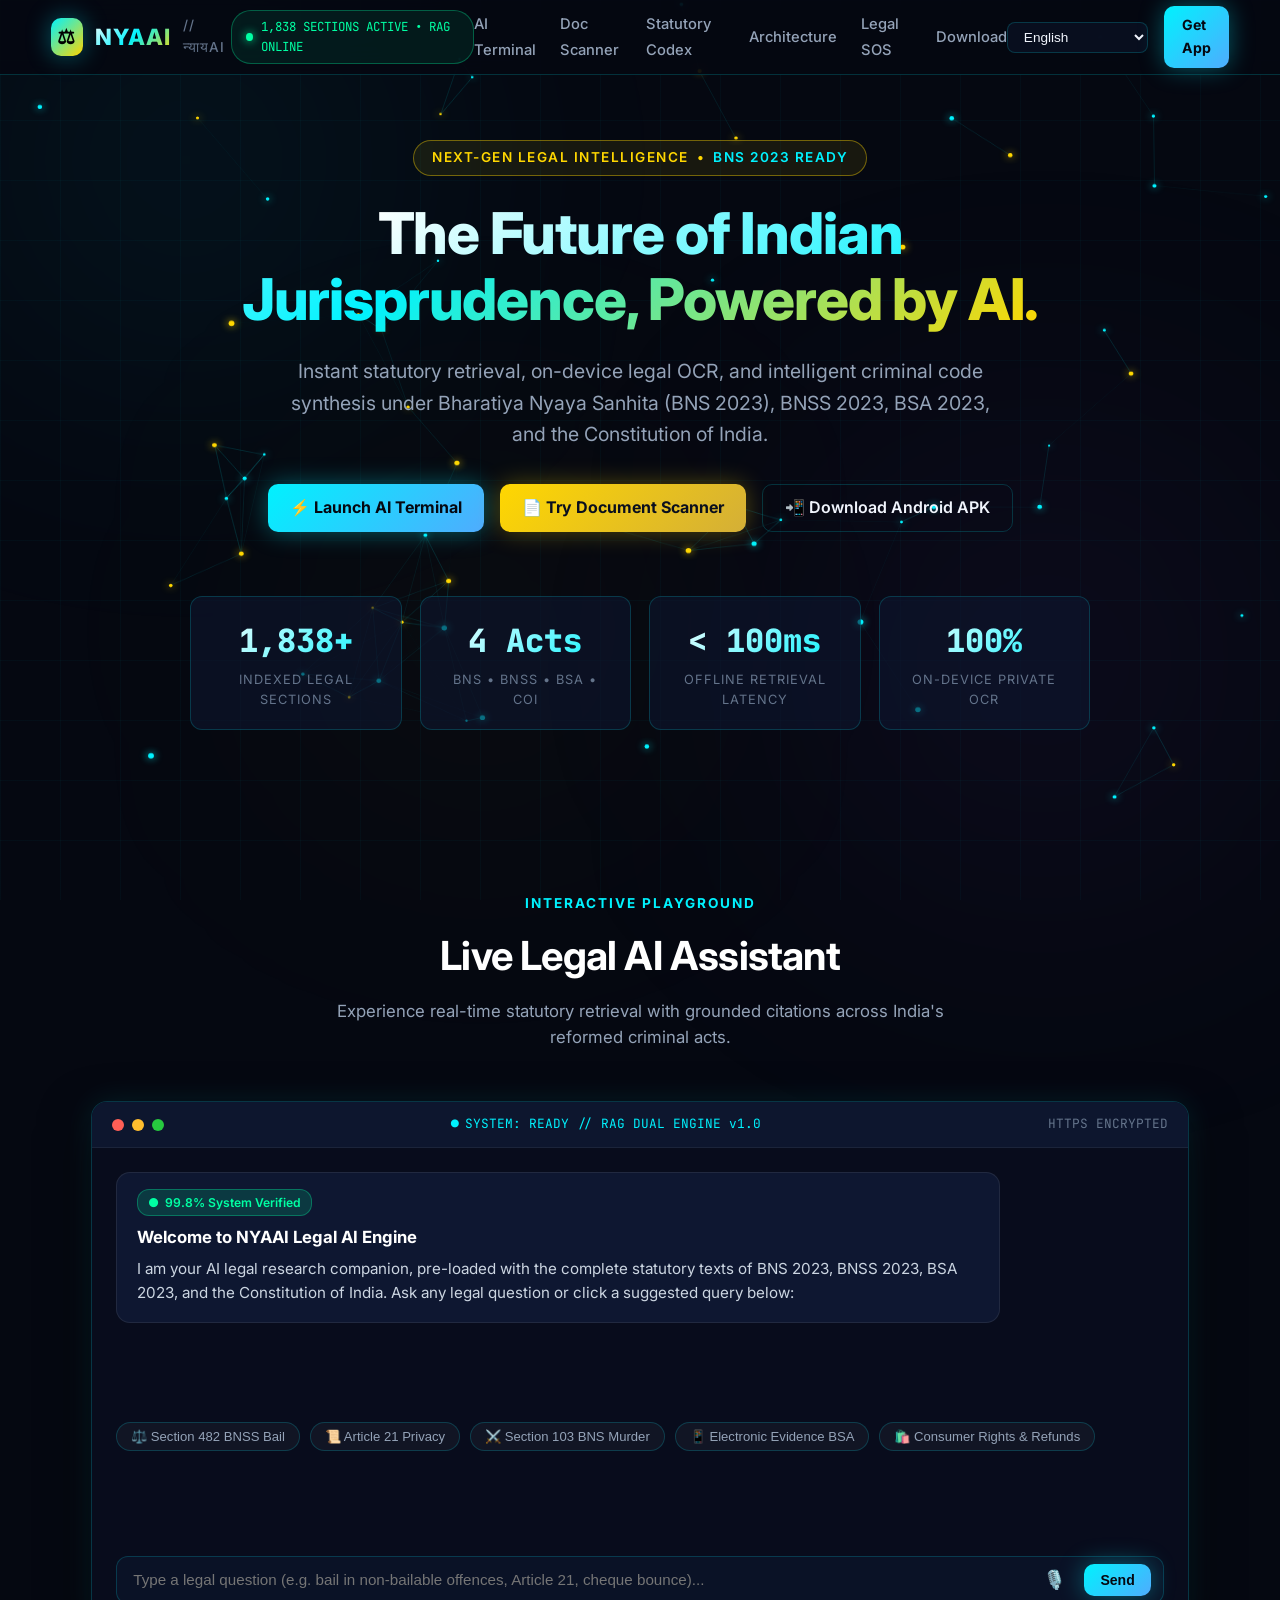
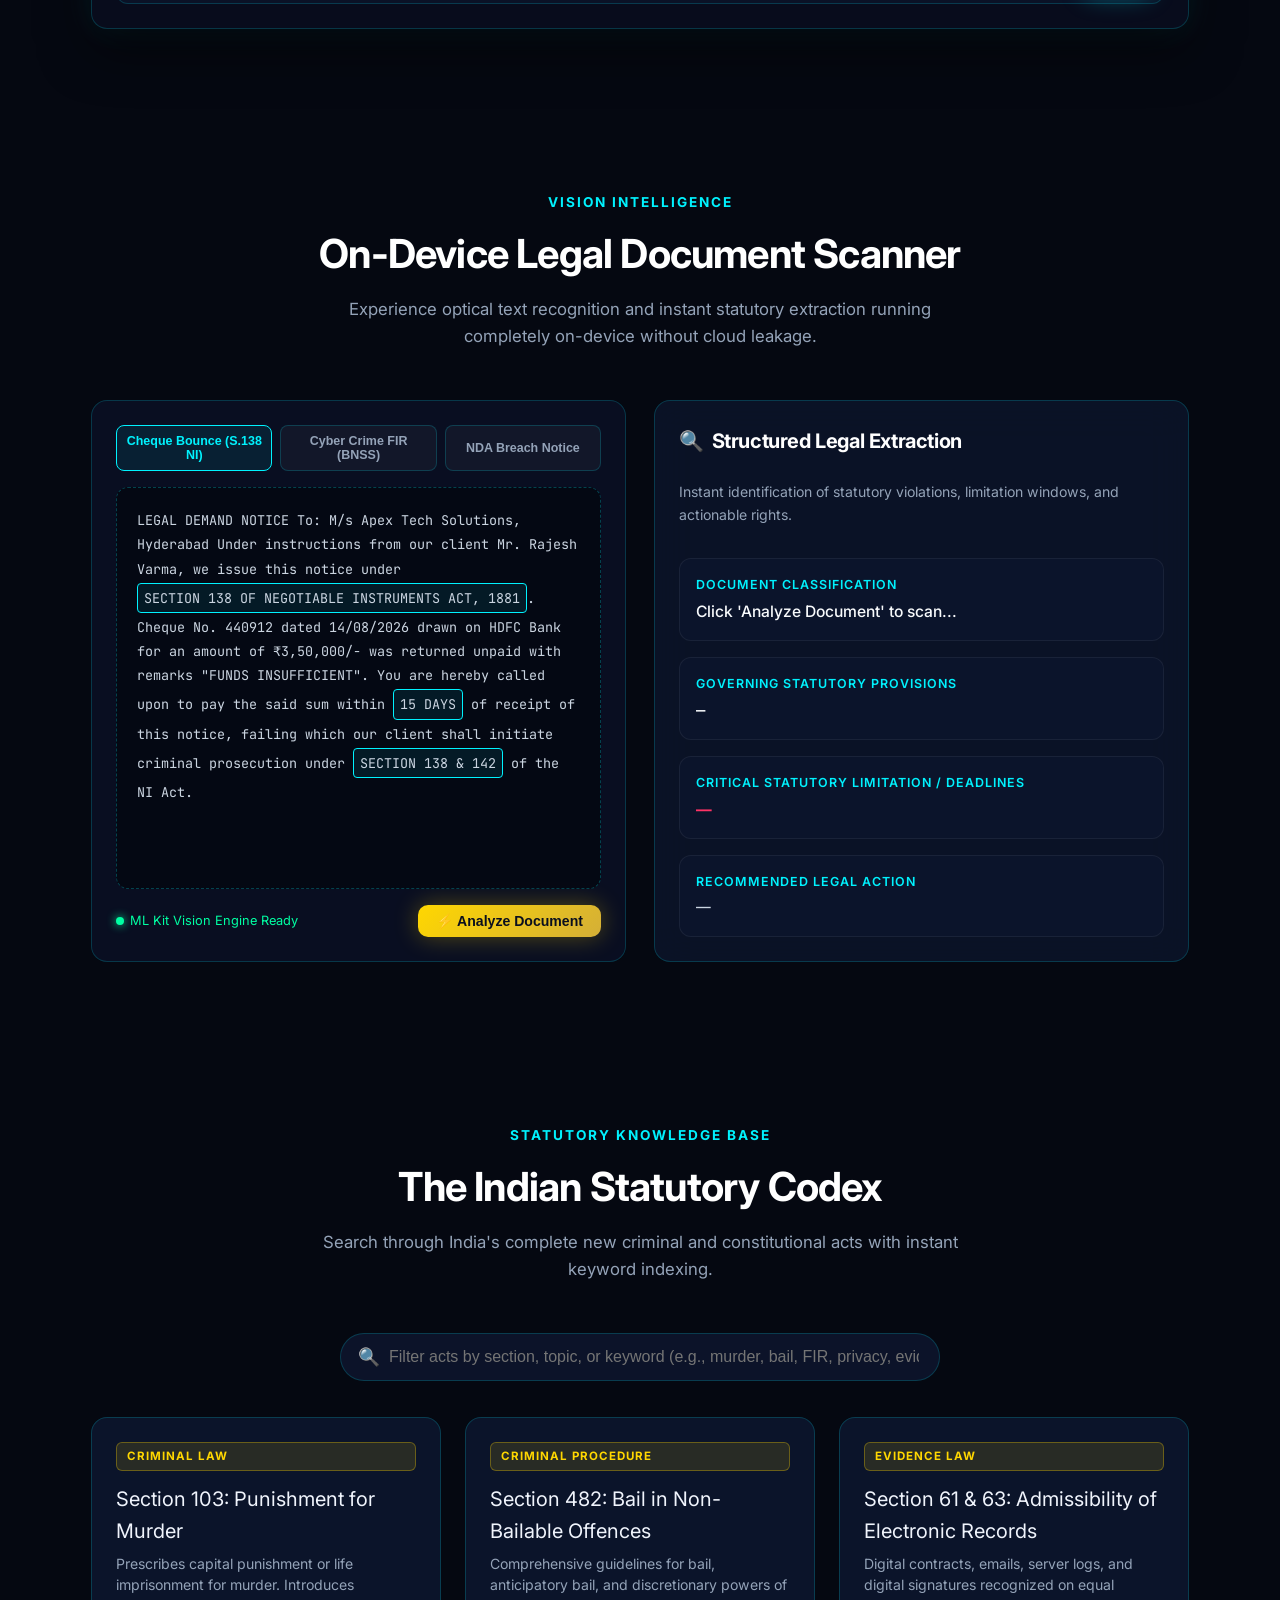
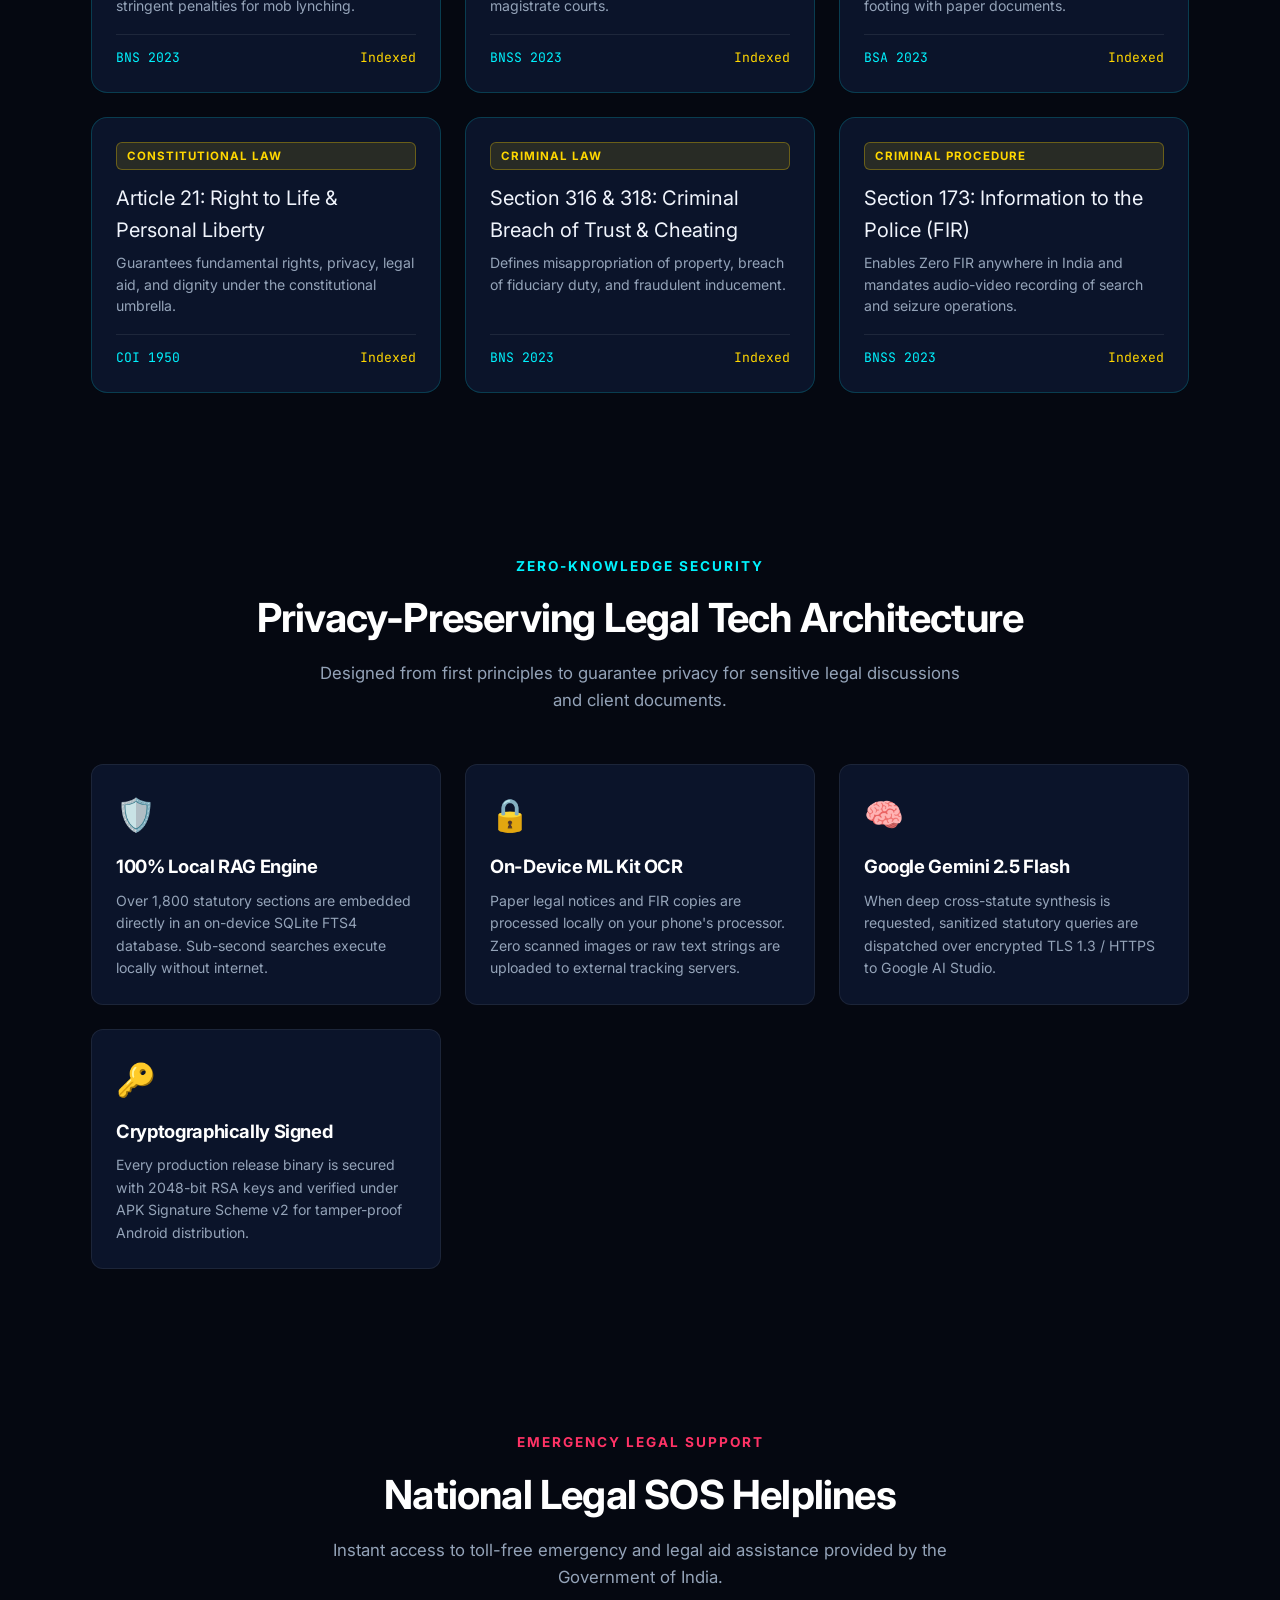
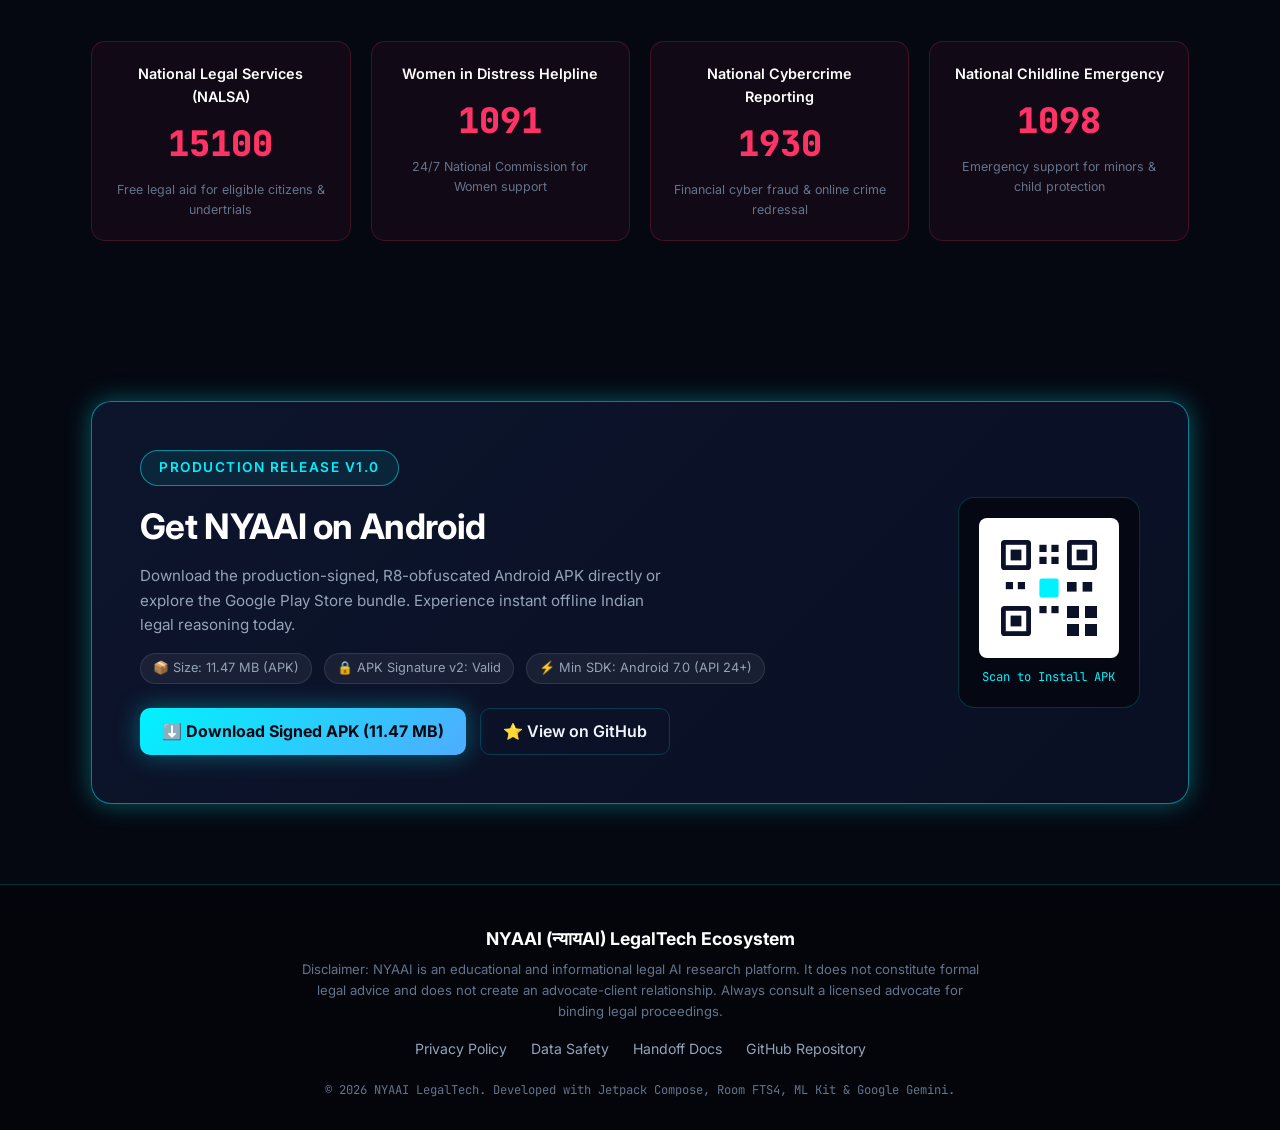
==== docs/index.html @ 8d6d221b "feat(pages): add docs/ folder for GitHub Pages deployment" ====
﻿<!DOCTYPE html>
<html lang="en">
<head>
  <meta charset="UTF-8">
  <meta name="viewport" content="width=device-width, initial-scale=1.0">
  <title>NYAAI (न्यायAI) — The Future of Indian Jurisprudence, Powered by AI</title>
  <meta name="description" content="India's premier AI-powered legal technology platform with offline statutory retrieval for BNS 2023, BNSS 2023, BSA 2023, and Constitution of India.">
  
  <!-- Fonts -->
  <link rel="preconnect" href="https://fonts.googleapis.com">
  <link rel="preconnect" href="https://fonts.gstatic.com" crossorigin>
  <link href="https://fonts.googleapis.com/css2?family=Inter:wght@300;400;500;600;700;800&family=JetBrains+Mono:wght@400;500;700&display=swap" rel="stylesheet">
  
  <link rel="stylesheet" href="styles.css">
</head>
<body>

  <!-- Glowing Mesh Elements -->
  <div class="bg-glow-orb orb-1"></div>
  <div class="bg-glow-orb orb-2"></div>
  <div class="bg-glow-orb orb-3"></div>

  <!-- Cyber Navigation Header -->
  <nav class="cyber-nav">
    <a href="#" class="brand-logo">
      <div class="logo-scales">⚖</div>
      <span class="text-gradient">NYAAI</span>
      <span style="font-size: 0.85rem; color: var(--text-muted); font-weight: 500;">// न्यायAI</span>
    </a>

    <div class="telemetry-pulse">
      <span class="pulse-dot"></span>
      <span class="mono">1,838 SECTIONS ACTIVE • RAG ONLINE</span>
    </div>

    <ul class="nav-links">
      <li><a href="#terminal">AI Terminal</a></li>
      <li><a href="#scanner">Doc Scanner</a></li>
      <li><a href="#codex">Statutory Codex</a></li>
      <li><a href="#architecture">Architecture</a></li>
      <li><a href="#sos">Legal SOS</a></li>
      <li><a href="#download">Download</a></li>
    </ul>

    <div class="nav-actions">
      <select id="langSelect" class="lang-select" aria-label="Language Selector">
        <option value="en">English</option>
        <option value="hi">हिन्दी (Hindi)</option>
        <option value="bn">বাংলা (Bengali)</option>
        <option value="te">తెలుగు (Telugu)</option>
        <option value="ta">தமிழ் (Tamil)</option>
      </select>
      <a href="#download" class="btn-primary" style="padding: 8px 18px; font-size: 0.88rem;">Get App</a>
    </div>
  </nav>

  <!-- Hero Section -->
  <header class="hero-section">
    <canvas id="neuralCanvas"></canvas>
    
    <div class="hero-content">
      <div class="badge-tag">
        <span>Next-Gen Legal Intelligence</span> • 
        <span class="text-cyan">BNS 2023 Ready</span>
      </div>

      <h1 class="hero-title">
        <span class="text-gradient">The Future of Indian Jurisprudence, Powered by AI.</span>
      </h1>

      <p class="hero-subtitle">
        Instant statutory retrieval, on-device legal OCR, and intelligent criminal code synthesis under Bharatiya Nyaya Sanhita (BNS 2023), BNSS 2023, BSA 2023, and the Constitution of India.
      </p>

      <div class="hero-ctas">
        <a href="#terminal" class="btn-primary">⚡ Launch AI Terminal</a>
        <a href="#scanner" class="btn-gold">📄 Try Document Scanner</a>
        <a href="#download" class="btn-outline">📲 Download Android APK</a>
      </div>

      <!-- Live Telemetry Strip -->
      <div class="telemetry-strip">
        <div class="telemetry-cell">
          <div class="telemetry-val">1,838+</div>
          <div class="telemetry-lbl">Indexed Legal Sections</div>
        </div>
        <div class="telemetry-cell">
          <div class="telemetry-val">4 Acts</div>
          <div class="telemetry-lbl">BNS • BNSS • BSA • COI</div>
        </div>
        <div class="telemetry-cell">
          <div class="telemetry-val">&lt; 100ms</div>
          <div class="telemetry-lbl">Offline Retrieval Latency</div>
        </div>
        <div class="telemetry-cell">
          <div class="telemetry-val">100%</div>
          <div class="telemetry-lbl">On-Device Private OCR</div>
        </div>
      </div>
    </div>
  </header>

  <!-- Section 1: Live Interactive AI Terminal -->
  <section id="terminal" class="section-wrapper">
    <div class="section-header">
      <span class="section-tag">Interactive Playground</span>
      <h2 class="section-title">Live Legal AI Assistant</h2>
      <p class="section-desc">Experience real-time statutory retrieval with grounded citations across India's reformed criminal acts.</p>
    </div>

    <div class="terminal-window glass-panel">
      <div class="terminal-titlebar">
        <div class="window-dots">
          <span class="dot dot-red"></span>
          <span class="dot dot-yellow"></span>
          <span class="dot dot-green"></span>
        </div>
        <div class="terminal-status mono">
          <span>●</span> SYSTEM: READY // RAG DUAL ENGINE v1.0
        </div>
        <div style="font-size: 0.8rem; color: var(--text-muted); font-family: var(--font-mono);">
          HTTPS ENCRYPTED
        </div>
      </div>

      <div class="terminal-body">
        <div id="chatHistory" class="chat-history">
          <!-- Initial bot message -->
          <div class="message-bubble bot-message">
            <div class="confidence-chip">
              <span>●</span> 99.8% System Verified
            </div>
            <div style="font-weight: 700; font-size: 1.05rem; margin-bottom: 6px; color: #FFF;">
              Welcome to NYAAI Legal AI Engine
            </div>
            <p style="color: #CBD5E1;">
              I am your AI legal research companion, pre-loaded with the complete statutory texts of BNS 2023, BNSS 2023, BSA 2023, and the Constitution of India. Ask any legal question or click a suggested query below:
            </p>
          </div>
        </div>

        <div class="terminal-suggestions">
          <button class="suggestion-chip" data-query="What are the bail provisions under Section 482 of BNSS 2023?">
            ⚖️ Section 482 BNSS Bail
          </button>
          <button class="suggestion-chip" data-query="Explain Fundamental Rights under Article 21 and Privacy">
            📜 Article 21 Privacy
          </button>
          <button class="suggestion-chip" data-query="What is the punishment for murder under Section 103 of BNS 2023?">
            ⚔️ Section 103 BNS Murder
          </button>
          <button class="suggestion-chip" data-query="How are electronic records and WhatsApp messages admitted under Section 61 and 63 of BSA 2023?">
            📱 Electronic Evidence BSA
          </button>
          <button class="suggestion-chip" data-query="What are consumer rights regarding defective products and refunds?">
            🛍️ Consumer Rights & Refunds
          </button>
        </div>

        <div class="terminal-input-bar">
          <input type="text" id="terminalInput" class="terminalInput terminal-input" placeholder="Type a legal question (e.g. bail in non-bailable offences, Article 21, cheque bounce)..." aria-label="Legal Question Input">
          <button id="micBtn" class="icon-btn" title="Voice Input (Speech to Text)">🎙️</button>
          <button id="sendBtn" class="btn-primary" style="padding: 8px 16px; font-size: 0.88rem;">Send</button>
        </div>
      </div>
    </div>
  </section>

  <!-- Section 2: Interactive Document OCR Scanner -->
  <section id="scanner" class="section-wrapper">
    <div class="section-header">
      <span class="section-tag">Vision Intelligence</span>
      <h2 class="section-title">On-Device Legal Document Scanner</h2>
      <p class="section-desc">Experience optical text recognition and instant statutory extraction running completely on-device without cloud leakage.</p>
    </div>

    <div class="scanner-grid">
      <!-- Left: Scanner Viewport -->
      <div class="scanner-frame glass-panel">
        <div id="scannerLaser" class="scanner-laser"></div>

        <div class="doc-sample-selector">
          <button class="sample-tab active" data-sample="notice138">Cheque Bounce (S.138 NI)</button>
          <button class="sample-tab" data-sample="firReport">Cyber Crime FIR (BNSS)</button>
          <button class="sample-tab" data-sample="ndaBreach">NDA Breach Notice</button>
        </div>

        <div id="docPreview" class="doc-preview-area">
          <!-- Populated by JS -->
        </div>

        <div style="margin-top: 16px; display: flex; justify-content: space-between; align-items: center;">
          <span style="font-size: 0.8rem; color: var(--neon-emerald); display: flex; align-items: center; gap: 6px;">
            <span class="pulse-dot"></span> ML Kit Vision Engine Ready
          </span>
          <button id="scanDocBtn" class="btn-gold" style="padding: 8px 18px; font-size: 0.88rem;">
            ⚡ Analyze Document
          </button>
        </div>
      </div>

      <!-- Right: Structured Legal Breakdown -->
      <div class="analysis-report glass-panel" style="padding: 24px;">
        <h3 style="font-size: 1.25rem; margin-bottom: 8px; color: #FFF; display: flex; align-items: center; gap: 8px;">
          <span>🔍</span> Structured Legal Extraction
        </h3>
        <p style="color: var(--text-secondary); font-size: 0.88rem; margin-bottom: 16px;">
          Instant identification of statutory violations, limitation windows, and actionable rights.
        </p>

        <div class="report-item">
          <div class="report-item-title">Document Classification</div>
          <div id="repType" class="report-item-val text-gold">Click 'Analyze Document' to scan...</div>
        </div>

        <div class="report-item">
          <div class="report-item-title">Governing Statutory Provisions</div>
          <div id="repStatutes" class="report-item-val mono text-cyan">—</div>
        </div>

        <div class="report-item">
          <div class="report-item-title">Critical Statutory Limitation / Deadlines</div>
          <div id="repDeadline" class="report-item-val" style="color: var(--danger); font-weight: 700;">—</div>
        </div>

        <div class="report-item">
          <div class="report-item-title">Recommended Legal Action</div>
          <div id="repAction" class="report-item-val" style="color: #CBD5E1; font-size: 0.92rem;">—</div>
        </div>
      </div>
    </div>
  </section>

  <!-- Section 3: 3D Statutory Codex -->
  <section id="codex" class="section-wrapper">
    <div class="section-header">
      <span class="section-tag">Statutory Knowledge Base</span>
      <h2 class="section-title">The Indian Statutory Codex</h2>
      <p class="section-desc">Search through India's complete new criminal and constitutional acts with instant keyword indexing.</p>
    </div>

    <div class="codex-search-bar">
      <span class="codex-search-icon">🔍</span>
      <input type="text" id="codexSearch" class="codex-search-input" placeholder="Filter acts by section, topic, or keyword (e.g., murder, bail, FIR, privacy, evidence)..." aria-label="Codex Search">
    </div>

    <div id="codexGrid" class="codex-grid">
      <!-- Cards rendered dynamically via JS -->
    </div>
  </section>

  <!-- Section 4: Architecture & Security -->
  <section id="architecture" class="section-wrapper">
    <div class="section-header">
      <span class="section-tag">Zero-Knowledge Security</span>
      <h2 class="section-title">Privacy-Preserving Legal Tech Architecture</h2>
      <p class="section-desc">Designed from first principles to guarantee privacy for sensitive legal discussions and client documents.</p>
    </div>

    <div style="display: grid; grid-template-columns: repeat(auto-fit, minmax(260px, 1fr)); gap: 24px;">
      <div class="glass-card">
        <div style="font-size: 2rem; margin-bottom: 12px;">🛡️</div>
        <h3 style="font-size: 1.15rem; margin-bottom: 8px;">100% Local RAG Engine</h3>
        <p style="color: var(--text-secondary); font-size: 0.88rem;">
          Over 1,800 statutory sections are embedded directly in an on-device SQLite FTS4 database. Sub-second searches execute locally without internet.
        </p>
      </div>

      <div class="glass-card">
        <div style="font-size: 2rem; margin-bottom: 12px;">🔒</div>
        <h3 style="font-size: 1.15rem; margin-bottom: 8px;">On-Device ML Kit OCR</h3>
        <p style="color: var(--text-secondary); font-size: 0.88rem;">
          Paper legal notices and FIR copies are processed locally on your phone's processor. Zero scanned images or raw text strings are uploaded to external tracking servers.
        </p>
      </div>

      <div class="glass-card">
        <div style="font-size: 2rem; margin-bottom: 12px;">🧠</div>
        <h3 style="font-size: 1.15rem; margin-bottom: 8px;">Google Gemini 2.5 Flash</h3>
        <p style="color: var(--text-secondary); font-size: 0.88rem;">
          When deep cross-statute synthesis is requested, sanitized statutory queries are dispatched over encrypted TLS 1.3 / HTTPS to Google AI Studio.
        </p>
      </div>

      <div class="glass-card">
        <div style="font-size: 2rem; margin-bottom: 12px;">🔑</div>
        <h3 style="font-size: 1.15rem; margin-bottom: 8px;">Cryptographically Signed</h3>
        <p style="color: var(--text-secondary); font-size: 0.88rem;">
          Every production release binary is secured with 2048-bit RSA keys and verified under APK Signature Scheme v2 for tamper-proof Android distribution.
        </p>
      </div>
    </div>
  </section>

  <!-- Section 5: Legal SOS Radar -->
  <section id="sos" class="section-wrapper">
    <div class="section-header">
      <span class="section-tag" style="color: var(--danger);">Emergency Legal Support</span>
      <h2 class="section-title">National Legal SOS Helplines</h2>
      <p class="section-desc">Instant access to toll-free emergency and legal aid assistance provided by the Government of India.</p>
    </div>

    <div class="sos-grid">
      <div class="sos-card">
        <div class="sos-label">National Legal Services (NALSA)</div>
        <div class="sos-number">15100</div>
        <div class="sos-desc">Free legal aid for eligible citizens & undertrials</div>
      </div>

      <div class="sos-card">
        <div class="sos-label">Women in Distress Helpline</div>
        <div class="sos-number">1091</div>
        <div class="sos-desc">24/7 National Commission for Women support</div>
      </div>

      <div class="sos-card">
        <div class="sos-label">National Cybercrime Reporting</div>
        <div class="sos-number">1930</div>
        <div class="sos-desc">Financial cyber fraud & online crime redressal</div>
      </div>

      <div class="sos-card">
        <div class="sos-label">National Childline Emergency</div>
        <div class="sos-number">1098</div>
        <div class="sos-desc">Emergency support for minors & child protection</div>
      </div>
    </div>
  </section>

  <!-- Section 6: App Download & Release Hub -->
  <section id="download" class="section-wrapper">
    <div class="download-box">
      <div class="download-info">
        <div class="badge-tag" style="background: rgba(0, 242, 254, 0.08); border-color: var(--border-glow); color: var(--neon-cyan); margin-bottom: 12px;">
          Production Release v1.0
        </div>
        <h2 style="font-size: 2.2rem; margin-bottom: 10px;">Get NYAAI on Android</h2>
        <p style="color: var(--text-secondary); max-width: 540px; font-size: 0.95rem;">
          Download the production-signed, R8-obfuscated Android APK directly or explore the Google Play Store bundle. Experience instant offline Indian legal reasoning today.
        </p>

        <div class="download-badges">
          <span class="metric-pill">📦 Size: 11.47 MB (APK)</span>
          <span class="metric-pill">🔒 APK Signature v2: Valid</span>
          <span class="metric-pill">⚡ Min SDK: Android 7.0 (API 24+)</span>
        </div>

        <div style="display: flex; gap: 14px; flex-wrap: wrap;">
          <a href="../release_package/binaries/app-release.apk" download="app-release.apk" class="btn-primary">
            ⬇️ Download Signed APK (11.47 MB)
          </a>
          <a href="https://github.com/Lunaca47/Nyaai_" target="_blank" rel="noopener noreferrer" class="btn-outline">
            ⭐ View on GitHub
          </a>
        </div>
      </div>

      <div class="qr-card">
        <div class="qr-placeholder">
          <!-- Stylized QR Code SVG -->
          <svg viewBox="0 0 100 100" fill="none" xmlns="http://www.w3.org/2000/svg">
            <rect width="100" height="100" fill="white"/>
            <!-- Outer Markers -->
            <rect x="10" y="10" width="25" height="25" rx="3" fill="#0A1128"/>
            <rect x="14" y="14" width="17" height="17" fill="white"/>
            <rect x="18" y="18" width="9" height="9" fill="#0A1128"/>

            <rect x="65" y="10" width="25" height="25" rx="3" fill="#0A1128"/>
            <rect x="69" y="14" width="17" height="17" fill="white"/>
            <rect x="73" y="18" width="9" height="9" fill="#0A1128"/>

            <rect x="10" y="65" width="25" height="25" rx="3" fill="#0A1128"/>
            <rect x="14" y="69" width="17" height="17" fill="white"/>
            <rect x="18" y="73" width="9" height="9" fill="#0A1128"/>

            <!-- Data Dots -->
            <rect x="42" y="14" width="6" height="6" fill="#0A1128"/>
            <rect x="52" y="14" width="6" height="6" fill="#0A1128"/>
            <rect x="42" y="24" width="6" height="6" fill="#0A1128"/>
            <rect x="52" y="24" width="6" height="6" fill="#0A1128"/>

            <rect x="42" y="42" width="16" height="16" rx="2" fill="#00F2FE"/>
            <rect x="14" y="45" width="6" height="6" fill="#0A1128"/>
            <rect x="24" y="45" width="6" height="6" fill="#0A1128"/>
            <rect x="65" y="45" width="8" height="8" fill="#0A1128"/>
            <rect x="78" y="45" width="8" height="8" fill="#0A1128"/>

            <rect x="42" y="65" width="6" height="6" fill="#0A1128"/>
            <rect x="52" y="65" width="6" height="6" fill="#0A1128"/>
            <rect x="65" y="65" width="10" height="10" fill="#0A1128"/>
            <rect x="80" y="65" width="10" height="10" fill="#0A1128"/>
            <rect x="65" y="80" width="10" height="10" fill="#0A1128"/>
            <rect x="80" y="80" width="10" height="10" fill="#0A1128"/>
          </svg>
        </div>
        <span class="mono" style="font-size: 0.76rem; color: var(--neon-cyan);">Scan to Install APK</span>
      </div>
    </div>
  </section>

  <!-- Cyber Footer -->
  <footer class="cyber-footer">
    <div style="font-weight: 700; font-size: 1.1rem; color: #FFF; margin-bottom: 6px;">
      NYAAI (न्यायAI) LegalTech Ecosystem
    </div>
    <p style="max-width: 680px; margin: 0 auto; font-size: 0.82rem; color: var(--text-muted);">
      Disclaimer: NYAAI is an educational and informational legal AI research platform. It does not constitute formal legal advice and does not create an advocate-client relationship. Always consult a licensed advocate for binding legal proceedings.
    </p>

    <div class="footer-links">
      <a href="../PRIVACY_POLICY.md">Privacy Policy</a>
      <a href="../DATA_SAFETY_GUIDE.md">Data Safety</a>
      <a href="../release_package/HANDOFF_README.md">Handoff Docs</a>
      <a href="https://github.com/Lunaca47/Nyaai_" target="_blank" rel="noopener noreferrer">GitHub Repository</a>
    </div>

    <div class="mono" style="font-size: 0.76rem; color: var(--text-muted); margin-top: 14px;">
      © 2026 NYAAI LegalTech. Developed with Jetpack Compose, Room FTS4, ML Kit & Google Gemini.
    </div>
  </footer>

  <script src="app.js"></script>
</body>
</html>
---- docs/styles.css ----
﻿/* =========================================================
   NYAAI (न्यायAI) — Futuristic Cyber-Legal Design System
   ========================================================= */

:root {
  --bg-primary: #050811;
  --bg-secondary: #0A1124;
  --bg-surface: rgba(14, 23, 48, 0.7);
  --bg-card: rgba(16, 28, 58, 0.65);
  --border-subtle: rgba(0, 242, 254, 0.18);
  --border-glow: rgba(0, 242, 254, 0.5);
  --border-gold: rgba(255, 215, 0, 0.4);

  --neon-cyan: #00F2FE;
  --neon-blue: #4FACFE;
  --neon-emerald: #00FFA3;
  --legal-gold: #FFD700;
  --legal-gold-bright: #FFE866;
  --accent-purple: #9D4EDD;
  --text-primary: #F0F4FC;
  --text-secondary: #94A3B8;
  --text-muted: #64748B;
  --danger: #FF3366;

  --glow-cyan: 0 0 25px rgba(0, 242, 254, 0.35);
  --glow-gold: 0 0 25px rgba(255, 215, 0, 0.3);
  --glow-emerald: 0 0 20px rgba(0, 255, 163, 0.3);

  --font-mono: 'JetBrains Mono', 'Fira Code', 'Courier New', monospace;
  --font-sans: 'Inter', -apple-system, BlinkMacSystemFont, 'Segoe UI', Roboto, sans-serif;
  --transition-smooth: all 0.3s cubic-bezier(0.16, 1, 0.3, 1);
}

* {
  margin: 0;
  padding: 0;
  box-sizing: border-box;
}

html {
  scroll-behavior: smooth;
  font-size: 16px;
}

body {
  font-family: var(--font-sans);
  background-color: var(--bg-primary);
  color: var(--text-primary);
  overflow-x: hidden;
  line-height: 1.6;
  position: relative;
  min-height: 100vh;
}

/* Background Cyber Grid */
body::before {
  content: "";
  position: fixed;
  top: 0;
  left: 0;
  width: 100vw;
  height: 100vh;
  background-image: 
    linear-gradient(to right, rgba(0, 242, 254, 0.03) 1px, transparent 1px),
    linear-gradient(to bottom, rgba(0, 242, 254, 0.03) 1px, transparent 1px);
  background-size: 60px 60px;
  pointer-events: none;
  z-index: 0;
}

/* Background Glowing Mesh */
.bg-glow-orb {
  position: fixed;
  border-radius: 50%;
  filter: blur(140px);
  pointer-events: none;
  z-index: 0;
}

.orb-1 {
  top: -10%;
  left: -5%;
  width: 500px;
  height: 500px;
  background: radial-gradient(circle, rgba(0, 242, 254, 0.15) 0%, transparent 70%);
}

.orb-2 {
  top: 40%;
  right: -5%;
  width: 600px;
  height: 600px;
  background: radial-gradient(circle, rgba(157, 78, 221, 0.12) 0%, transparent 70%);
}

.orb-3 {
  bottom: 5%;
  left: 20%;
  width: 450px;
  height: 450px;
  background: radial-gradient(circle, rgba(255, 215, 0, 0.08) 0%, transparent 70%);
}

/* Custom Cyber Scrollbar */
::-webkit-scrollbar {
  width: 8px;
}
::-webkit-scrollbar-track {
  background: var(--bg-primary);
}
::-webkit-scrollbar-thumb {
  background: linear-gradient(180deg, var(--neon-cyan), var(--accent-purple));
  border-radius: 4px;
}
::-webkit-scrollbar-thumb:hover {
  background: var(--neon-cyan);
  box-shadow: var(--glow-cyan);
}

/* Typography & Utilities */
h1, h2, h3, h4, h5 {
  font-weight: 700;
  letter-spacing: -0.02em;
  color: #FFFFFF;
}

.text-gradient {
  background: linear-gradient(135deg, #FFFFFF 0%, var(--neon-cyan) 50%, var(--legal-gold) 100%);
  -webkit-background-clip: text;
  -webkit-text-fill-color: transparent;
}

.text-gold {
  color: var(--legal-gold);
}

.text-cyan {
  color: var(--neon-cyan);
}

.text-emerald {
  color: var(--neon-emerald);
}

.mono {
  font-family: var(--font-mono);
}

/* Glassmorphism Containers */
.glass-panel {
  background: var(--bg-surface);
  backdrop-filter: blur(20px);
  -webkit-backdrop-filter: blur(20px);
  border: 1px solid var(--border-subtle);
  border-radius: 16px;
  position: relative;
  transition: var(--transition-smooth);
}

.glass-panel:hover {
  border-color: var(--border-glow);
  box-shadow: 0 8px 32px rgba(0, 242, 254, 0.12);
}

.glass-card {
  background: var(--bg-card);
  backdrop-filter: blur(16px);
  -webkit-backdrop-filter: blur(16px);
  border: 1px solid rgba(255, 255, 255, 0.07);
  border-radius: 12px;
  padding: 1.5rem;
  transition: var(--transition-smooth);
}

.glass-card:hover {
  transform: translateY(-4px);
  border-color: var(--neon-cyan);
  box-shadow: var(--glow-cyan);
}

/* Navigation Header */
.cyber-nav {
  position: fixed;
  top: 0;
  left: 0;
  width: 100%;
  height: 75px;
  display: flex;
  align-items: center;
  justify-content: space-between;
  padding: 0 4%;
  background: rgba(5, 8, 17, 0.85);
  backdrop-filter: blur(24px);
  -webkit-backdrop-filter: blur(24px);
  border-bottom: 1px solid var(--border-subtle);
  z-index: 1000;
}

.brand-logo {
  display: flex;
  align-items: center;
  gap: 12px;
  text-decoration: none;
  font-size: 1.4rem;
  font-weight: 800;
  letter-spacing: 1px;
}

.logo-scales {
  width: 38px;
  height: 38px;
  background: linear-gradient(135deg, var(--neon-cyan), var(--legal-gold));
  border-radius: 10px;
  display: flex;
  align-items: center;
  justify-content: center;
  color: #000;
  font-size: 1.25rem;
  box-shadow: var(--glow-cyan);
}

.telemetry-pulse {
  display: flex;
  align-items: center;
  gap: 8px;
  padding: 6px 14px;
  border-radius: 20px;
  background: rgba(0, 255, 163, 0.08);
  border: 1px solid rgba(0, 255, 163, 0.3);
  font-size: 0.78rem;
  color: var(--neon-emerald);
}

.pulse-dot {
  width: 8px;
  height: 8px;
  background: var(--neon-emerald);
  border-radius: 50%;
  box-shadow: 0 0 10px var(--neon-emerald);
  animation: pulse-ring 2s infinite;
}

@keyframes pulse-ring {
  0% { transform: scale(0.95); opacity: 0.8; }
  50% { transform: scale(1.3); opacity: 1; filter: drop-shadow(0 0 6px var(--neon-emerald)); }
  100% { transform: scale(0.95); opacity: 0.8; }
}

.nav-links {
  display: flex;
  align-items: center;
  gap: 24px;
  list-style: none;
}

.nav-links a {
  color: var(--text-secondary);
  text-decoration: none;
  font-size: 0.92rem;
  font-weight: 500;
  transition: var(--transition-smooth);
}

.nav-links a:hover {
  color: var(--neon-cyan);
  text-shadow: 0 0 10px var(--neon-cyan);
}

.nav-actions {
  display: flex;
  align-items: center;
  gap: 16px;
}

.lang-select {
  background: rgba(10, 17, 36, 0.8);
  color: var(--text-primary);
  border: 1px solid var(--border-subtle);
  border-radius: 8px;
  padding: 6px 12px;
  font-size: 0.85rem;
  outline: none;
  cursor: pointer;
  transition: var(--transition-smooth);
}

.lang-select:hover, .lang-select:focus {
  border-color: var(--neon-cyan);
  box-shadow: 0 0 10px rgba(0, 242, 254, 0.3);
}

.btn-primary {
  background: linear-gradient(135deg, var(--neon-cyan), var(--neon-blue));
  color: #050811;
  font-weight: 700;
  padding: 10px 22px;
  border-radius: 10px;
  border: none;
  cursor: pointer;
  text-decoration: none;
  display: inline-flex;
  align-items: center;
  gap: 8px;
  box-shadow: var(--glow-cyan);
  transition: var(--transition-smooth);
}

.btn-primary:hover {
  transform: scale(1.03);
  box-shadow: 0 0 30px rgba(0, 242, 254, 0.6);
}

.btn-gold {
  background: linear-gradient(135deg, var(--legal-gold), #D4AF37);
  color: #0A0F1E;
  font-weight: 700;
  padding: 10px 22px;
  border-radius: 10px;
  border: none;
  cursor: pointer;
  text-decoration: none;
  display: inline-flex;
  align-items: center;
  gap: 8px;
  box-shadow: var(--glow-gold);
  transition: var(--transition-smooth);
}

.btn-gold:hover {
  transform: scale(1.03);
  box-shadow: 0 0 30px rgba(255, 215, 0, 0.5);
}

.btn-outline {
  background: transparent;
  color: var(--text-primary);
  border: 1px solid var(--border-subtle);
  font-weight: 600;
  padding: 10px 22px;
  border-radius: 10px;
  cursor: pointer;
  text-decoration: none;
  display: inline-flex;
  align-items: center;
  gap: 8px;
  transition: var(--transition-smooth);
}

.btn-outline:hover {
  border-color: var(--neon-cyan);
  color: var(--neon-cyan);
  background: rgba(0, 242, 254, 0.05);
  box-shadow: var(--glow-cyan);
}

/* =========================================================
   Hero Section & Canvas
   ========================================================= */
.hero-section {
  position: relative;
  min-height: 90vh;
  display: flex;
  align-items: center;
  justify-content: center;
  padding: 120px 4% 60px 4%;
  overflow: hidden;
  z-index: 1;
}

#neuralCanvas {
  position: absolute;
  top: 0;
  left: 0;
  width: 100%;
  height: 100%;
  z-index: -1;
  pointer-events: none;
}

.hero-content {
  max-width: 900px;
  text-align: center;
  display: flex;
  flex-direction: column;
  align-items: center;
  gap: 24px;
}

.badge-tag {
  display: inline-flex;
  align-items: center;
  gap: 8px;
  padding: 6px 18px;
  border-radius: 30px;
  background: rgba(255, 215, 0, 0.08);
  border: 1px solid var(--border-gold);
  font-size: 0.85rem;
  color: var(--legal-gold);
  text-transform: uppercase;
  letter-spacing: 1.5px;
  font-weight: 600;
}

.hero-title {
  font-size: 3.6rem;
  line-height: 1.15;
  font-weight: 800;
}

.hero-subtitle {
  font-size: 1.22rem;
  color: var(--text-secondary);
  max-width: 720px;
  font-weight: 400;
}

.hero-ctas {
  display: flex;
  gap: 16px;
  flex-wrap: wrap;
  justify-content: center;
  margin-top: 10px;
}

/* Telemetry Grid */
.telemetry-strip {
  display: grid;
  grid-template-columns: repeat(4, 1fr);
  gap: 18px;
  width: 100%;
  max-width: 1100px;
  margin: 40px auto 0 auto;
}

.telemetry-cell {
  background: rgba(14, 23, 48, 0.6);
  border: 1px solid var(--border-subtle);
  border-radius: 12px;
  padding: 18px;
  text-align: center;
  transition: var(--transition-smooth);
}

.telemetry-cell:hover {
  border-color: var(--neon-cyan);
  transform: translateY(-2px);
}

.telemetry-val {
  font-size: 2rem;
  font-weight: 800;
  font-family: var(--font-mono);
  background: linear-gradient(135deg, #FFF, var(--neon-cyan));
  -webkit-background-clip: text;
  -webkit-text-fill-color: transparent;
}

.telemetry-lbl {
  font-size: 0.8rem;
  color: var(--text-muted);
  text-transform: uppercase;
  letter-spacing: 1px;
  margin-top: 4px;
}

/* =========================================================
   Interactive AI Terminal (Playground)
   ========================================================= */
.section-wrapper {
  max-width: 1200px;
  margin: 0 auto;
  padding: 80px 4%;
  position: relative;
  z-index: 1;
}

.section-header {
  text-align: center;
  margin-bottom: 50px;
}

.section-tag {
  font-size: 0.85rem;
  text-transform: uppercase;
  letter-spacing: 2px;
  font-weight: 700;
  color: var(--neon-cyan);
}

.section-title {
  font-size: 2.5rem;
  margin-top: 8px;
}

.section-desc {
  color: var(--text-secondary);
  font-size: 1.05rem;
  max-width: 640px;
  margin: 10px auto 0 auto;
}

.terminal-window {
  border: 1px solid var(--border-subtle);
  border-radius: 16px;
  background: rgba(9, 14, 30, 0.92);
  box-shadow: 0 20px 50px rgba(0, 0, 0, 0.5), 0 0 30px rgba(0, 242, 254, 0.1);
  overflow: hidden;
}

.terminal-titlebar {
  background: rgba(14, 23, 48, 0.95);
  border-bottom: 1px solid rgba(255, 255, 255, 0.06);
  padding: 12px 20px;
  display: flex;
  align-items: center;
  justify-content: space-between;
}

.window-dots {
  display: flex;
  gap: 8px;
}

.dot {
  width: 12px;
  height: 12px;
  border-radius: 50%;
}
.dot-red { background: #FF5F56; }
.dot-yellow { background: #FFBD2E; }
.dot-green { background: #27C93F; }

.terminal-status {
  font-family: var(--font-mono);
  font-size: 0.8rem;
  color: var(--neon-cyan);
  display: flex;
  align-items: center;
  gap: 6px;
}

.terminal-body {
  padding: 24px;
  min-height: 480px;
  display: flex;
  flex-direction: column;
  justify-content: space-between;
}

.chat-history {
  display: flex;
  flex-direction: column;
  gap: 18px;
  max-height: 420px;
  overflow-y: auto;
  padding-right: 8px;
}

.message-bubble {
  max-width: 85%;
  border-radius: 14px;
  padding: 16px 20px;
  font-size: 0.95rem;
  line-height: 1.6;
}

.user-message {
  align-self: flex-end;
  background: linear-gradient(135deg, rgba(0, 242, 254, 0.15), rgba(79, 172, 254, 0.25));
  border: 1px solid rgba(0, 242, 254, 0.4);
  color: #FFFFFF;
}

.bot-message {
  align-self: flex-start;
  background: rgba(16, 26, 54, 0.85);
  border: 1px solid rgba(255, 255, 255, 0.08);
}

.citation-card {
  margin-top: 12px;
  background: rgba(255, 215, 0, 0.06);
  border-left: 3px solid var(--legal-gold);
  border-radius: 4px;
  padding: 10px 14px;
  font-size: 0.88rem;
}

.confidence-chip {
  display: inline-flex;
  align-items: center;
  gap: 6px;
  font-size: 0.76rem;
  padding: 3px 10px;
  border-radius: 12px;
  background: rgba(0, 255, 163, 0.15);
  color: var(--neon-emerald);
  border: 1px solid rgba(0, 255, 163, 0.3);
  font-weight: 600;
  margin-bottom: 8px;
}

.terminal-suggestions {
  display: flex;
  gap: 10px;
  flex-wrap: wrap;
  margin: 16px 0 12px 0;
}

.suggestion-chip {
  background: rgba(255, 255, 255, 0.04);
  border: 1px solid var(--border-subtle);
  color: var(--text-secondary);
  padding: 6px 14px;
  border-radius: 20px;
  font-size: 0.82rem;
  cursor: pointer;
  transition: var(--transition-smooth);
}

.suggestion-chip:hover {
  border-color: var(--neon-cyan);
  color: var(--neon-cyan);
  background: rgba(0, 242, 254, 0.08);
}

.terminal-input-bar {
  display: flex;
  gap: 12px;
  margin-top: 10px;
  background: rgba(12, 19, 41, 0.9);
  border: 1px solid var(--border-subtle);
  border-radius: 12px;
  padding: 6px 12px;
  align-items: center;
}

.terminal-input-bar:focus-within {
  border-color: var(--neon-cyan);
  box-shadow: 0 0 15px rgba(0, 242, 254, 0.25);
}

.terminal-input {
  flex: 1;
  background: transparent;
  border: none;
  outline: none;
  color: #FFFFFF;
  font-size: 0.95rem;
  padding: 8px 4px;
}

.icon-btn {
  background: transparent;
  border: none;
  color: var(--text-secondary);
  font-size: 1.15rem;
  cursor: pointer;
  padding: 6px;
  border-radius: 8px;
  display: flex;
  align-items: center;
  justify-content: center;
  transition: var(--transition-smooth);
}

.icon-btn:hover {
  color: var(--neon-cyan);
  background: rgba(0, 242, 254, 0.1);
}

.icon-btn.recording {
  color: var(--danger);
  animation: pulse-ring 1s infinite;
}

/* =========================================================
   Interactive Document OCR Scanner Simulator
   ========================================================= */
.scanner-grid {
  display: grid;
  grid-template-columns: 1fr 1fr;
  gap: 28px;
  margin-top: 20px;
}

.scanner-frame {
  position: relative;
  background: rgba(10, 16, 36, 0.9);
  border: 1px solid var(--border-subtle);
  border-radius: 16px;
  padding: 24px;
  min-height: 480px;
  overflow: hidden;
  display: flex;
  flex-direction: column;
}

.scanner-laser {
  position: absolute;
  top: 0;
  left: 0;
  width: 100%;
  height: 3px;
  background: linear-gradient(90deg, transparent, var(--neon-cyan), var(--neon-emerald), transparent);
  box-shadow: 0 0 20px var(--neon-cyan);
  opacity: 0;
  pointer-events: none;
  z-index: 10;
}

.scanner-laser.active {
  opacity: 1;
  animation: scan-sweep 2.5s infinite alternate ease-in-out;
}

@keyframes scan-sweep {
  0% { top: 5%; }
  100% { top: 92%; }
}

.doc-sample-selector {
  display: flex;
  gap: 8px;
  margin-bottom: 16px;
}

.sample-tab {
  flex: 1;
  padding: 8px;
  background: rgba(255, 255, 255, 0.04);
  border: 1px solid var(--border-subtle);
  border-radius: 8px;
  color: var(--text-secondary);
  font-size: 0.78rem;
  font-weight: 600;
  cursor: pointer;
  text-align: center;
  transition: var(--transition-smooth);
}

.sample-tab.active, .sample-tab:hover {
  border-color: var(--neon-cyan);
  color: var(--neon-cyan);
  background: rgba(0, 242, 254, 0.08);
}

.doc-preview-area {
  flex: 1;
  background: rgba(5, 8, 18, 0.9);
  border: 1px dashed rgba(0, 242, 254, 0.25);
  border-radius: 12px;
  padding: 20px;
  font-family: var(--font-mono);
  font-size: 0.84rem;
  line-height: 1.8;
  color: #CBD5E1;
  position: relative;
  overflow: hidden;
}

.ocr-box {
  background: rgba(0, 242, 254, 0.08);
  border: 1px solid var(--neon-cyan);
  border-radius: 4px;
  padding: 2px 6px;
  display: inline-block;
  margin: 2px 0;
}

.analysis-report {
  display: flex;
  flex-direction: column;
  gap: 16px;
}

.report-item {
  background: rgba(14, 23, 48, 0.7);
  border: 1px solid rgba(255, 255, 255, 0.06);
  border-radius: 12px;
  padding: 16px;
}

.report-item-title {
  font-size: 0.78rem;
  text-transform: uppercase;
  letter-spacing: 1px;
  color: var(--neon-cyan);
  margin-bottom: 4px;
  font-weight: 600;
}

.report-item-val {
  font-size: 0.98rem;
  color: #F8FAFC;
  font-weight: 500;
}

/* =========================================================
   3D Statutory Codex (Indian Legal Library)
   ========================================================= */
.codex-search-bar {
  max-width: 600px;
  margin: 0 auto 36px auto;
  position: relative;
}

.codex-search-input {
  width: 100%;
  padding: 14px 20px 14px 48px;
  background: rgba(14, 23, 48, 0.8);
  border: 1px solid var(--border-subtle);
  border-radius: 30px;
  color: #FFFFFF;
  font-size: 1rem;
  outline: none;
  transition: var(--transition-smooth);
}

.codex-search-input:focus {
  border-color: var(--neon-cyan);
  box-shadow: 0 0 20px rgba(0, 242, 254, 0.3);
}

.codex-search-icon {
  position: absolute;
  top: 50%;
  left: 18px;
  transform: translateY(-50%);
  color: var(--neon-cyan);
  font-size: 1.1rem;
}

.codex-grid {
  display: grid;
  grid-template-columns: repeat(auto-fit, minmax(260px, 1fr));
  gap: 24px;
}

.codex-card {
  background: var(--bg-card);
  border: 1px solid var(--border-subtle);
  border-radius: 16px;
  padding: 24px;
  display: flex;
  flex-direction: column;
  justify-content: space-between;
  transition: var(--transition-smooth);
  cursor: pointer;
}

.codex-card:hover {
  transform: translateY(-6px);
  border-color: var(--legal-gold);
  box-shadow: 0 12px 30px rgba(255, 215, 0, 0.15);
}

.codex-badge {
  align-self: flex-start;
  padding: 4px 10px;
  border-radius: 6px;
  font-size: 0.72rem;
  font-weight: 700;
  text-transform: uppercase;
  letter-spacing: 1px;
  background: rgba(255, 215, 0, 0.12);
  color: var(--legal-gold);
  border: 1px solid rgba(255, 215, 0, 0.3);
  margin-bottom: 12px;
}

.codex-act-title {
  font-size: 1.25rem;
  margin-bottom: 6px;
}

.codex-act-desc {
  font-size: 0.88rem;
  color: var(--text-secondary);
  line-height: 1.5;
  margin-bottom: 18px;
}

.codex-meta {
  display: flex;
  justify-content: space-between;
  border-top: 1px solid rgba(255, 255, 255, 0.08);
  padding-top: 12px;
  font-size: 0.82rem;
  font-family: var(--font-mono);
  color: var(--neon-cyan);
}

/* =========================================================
   Legal SOS Radar
   ========================================================= */
.sos-grid {
  display: grid;
  grid-template-columns: repeat(auto-fit, minmax(220px, 1fr));
  gap: 20px;
}

.sos-card {
  background: rgba(255, 51, 102, 0.05);
  border: 1px solid rgba(255, 51, 102, 0.2);
  border-radius: 14px;
  padding: 20px;
  text-align: center;
  transition: var(--transition-smooth);
}

.sos-card:hover {
  border-color: var(--danger);
  transform: scale(1.03);
  box-shadow: 0 0 20px rgba(255, 51, 102, 0.25);
}

.sos-number {
  font-size: 2.2rem;
  font-weight: 900;
  font-family: var(--font-mono);
  color: #FF3366;
  margin: 8px 0;
}

.sos-label {
  font-size: 0.9rem;
  font-weight: 600;
  color: #FFFFFF;
}

.sos-desc {
  font-size: 0.78rem;
  color: var(--text-muted);
}

/* =========================================================
   App Download & Release Hub
   ========================================================= */
.download-box {
  background: linear-gradient(135deg, rgba(14, 23, 48, 0.9), rgba(10, 16, 36, 0.95));
  border: 1px solid var(--border-glow);
  border-radius: 20px;
  padding: 48px;
  display: flex;
  align-items: center;
  justify-content: space-between;
  gap: 40px;
  box-shadow: var(--glow-cyan);
}

.download-info {
  flex: 1;
}

.download-badges {
  display: flex;
  gap: 12px;
  flex-wrap: wrap;
  margin: 16px 0 24px 0;
}

.metric-pill {
  display: inline-flex;
  align-items: center;
  gap: 6px;
  font-size: 0.8rem;
  padding: 4px 12px;
  border-radius: 20px;
  background: rgba(255, 255, 255, 0.06);
  border: 1px solid rgba(255, 255, 255, 0.1);
  color: var(--text-secondary);
}

.qr-card {
  background: rgba(5, 8, 18, 0.9);
  border: 1px solid var(--border-subtle);
  border-radius: 16px;
  padding: 20px;
  text-align: center;
  display: flex;
  flex-direction: column;
  align-items: center;
  gap: 10px;
}

.qr-placeholder {
  width: 140px;
  height: 140px;
  background: #FFFFFF;
  border-radius: 8px;
  padding: 10px;
  display: flex;
  align-items: center;
  justify-content: center;
}

.qr-placeholder svg {
  width: 100%;
  height: 100%;
}

/* Footer */
.cyber-footer {
  background: #03050B;
  border-top: 1px solid var(--border-subtle);
  padding: 40px 4% 30px 4%;
  text-align: center;
  font-size: 0.88rem;
  color: var(--text-muted);
  position: relative;
  z-index: 1;
}

.footer-links {
  display: flex;
  justify-content: center;
  gap: 24px;
  margin: 16px 0 20px 0;
  flex-wrap: wrap;
}

.footer-links a {
  color: var(--text-secondary);
  text-decoration: none;
  transition: var(--transition-smooth);
}

.footer-links a:hover {
  color: var(--neon-cyan);
}

/* Responsive Media Queries */
@media (max-width: 900px) {
  .hero-title { font-size: 2.6rem; }
  .telemetry-strip { grid-template-columns: repeat(2, 1fr); }
  .scanner-grid { grid-template-columns: 1fr; }
  .download-box { flex-direction: column; text-align: center; padding: 32px 20px; }
  .download-badges { justify-content: center; }
  .nav-links { display: none; }
}

@media (max-width: 600px) {
  .hero-title { font-size: 2.1rem; }
  .telemetry-strip { grid-template-columns: 1fr; }
  .terminal-body { min-height: 400px; padding: 14px; }
  .message-bubble { max-width: 95%; }
}
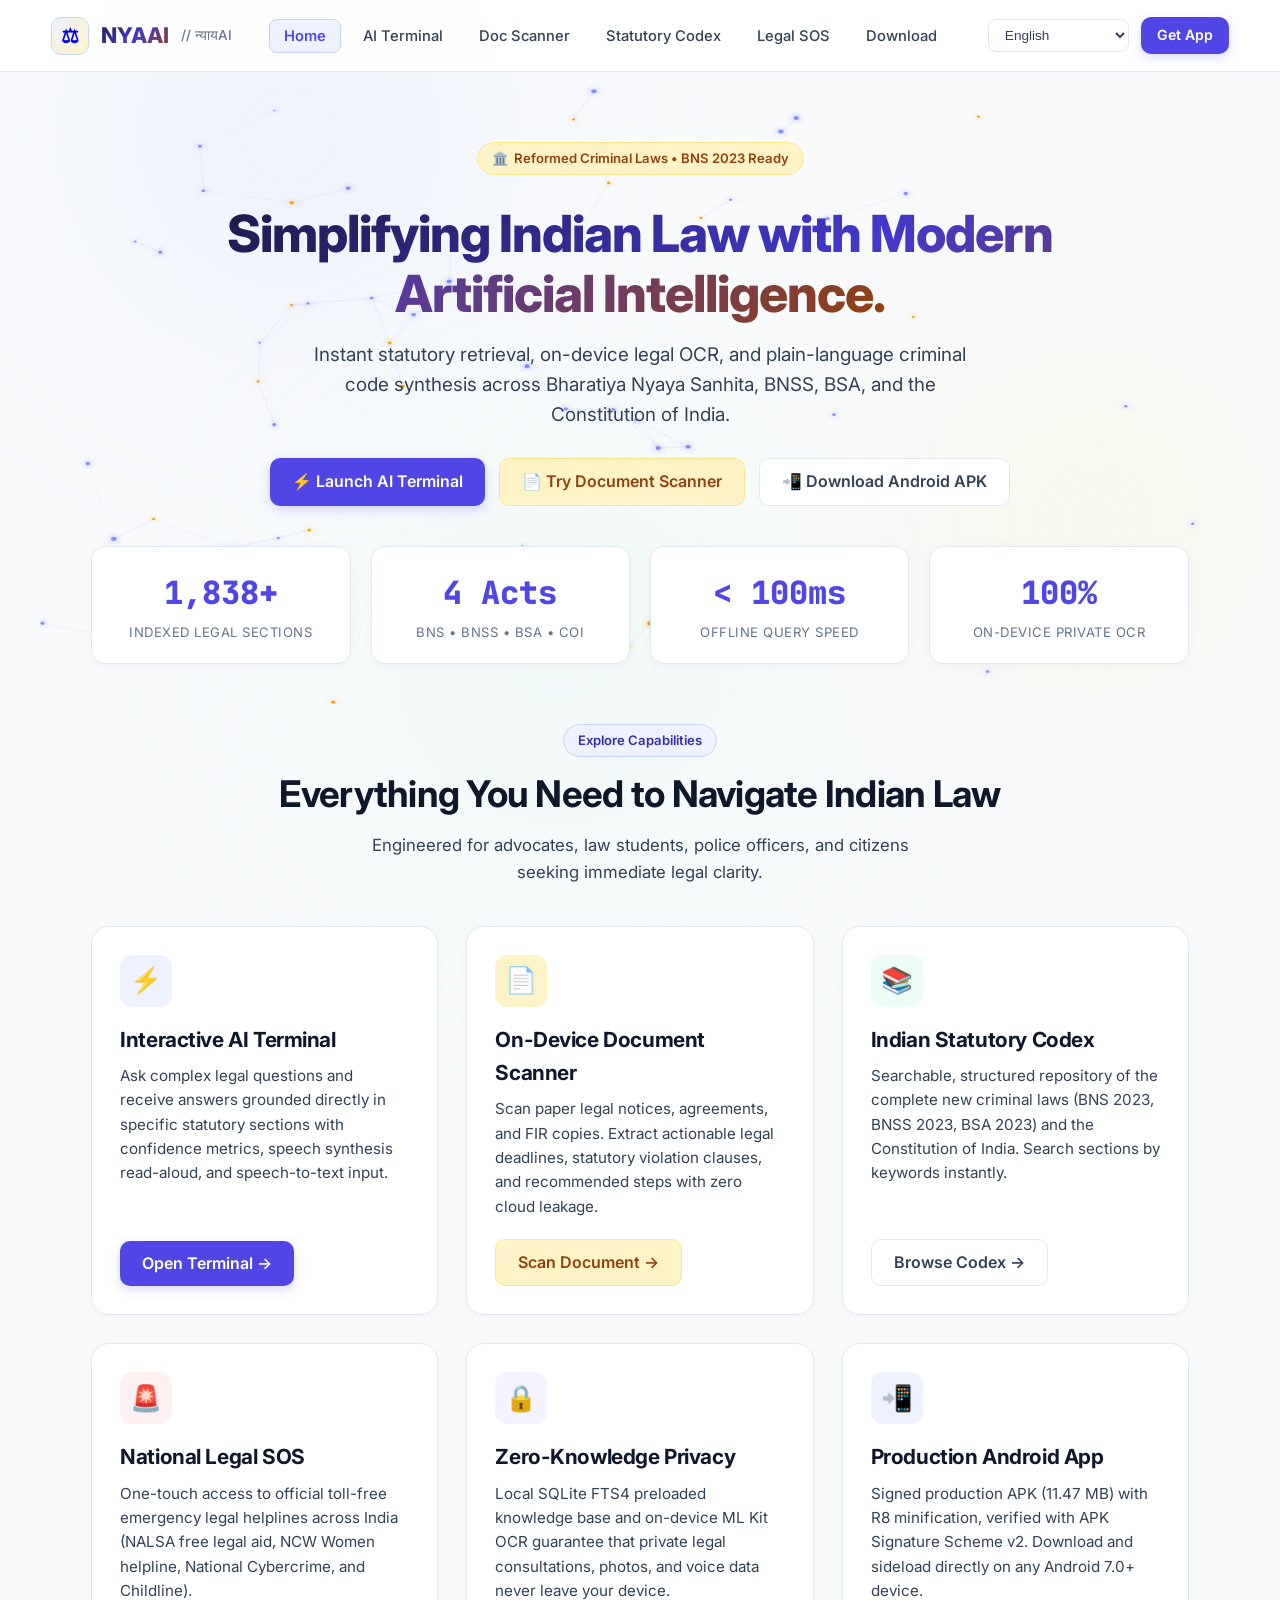
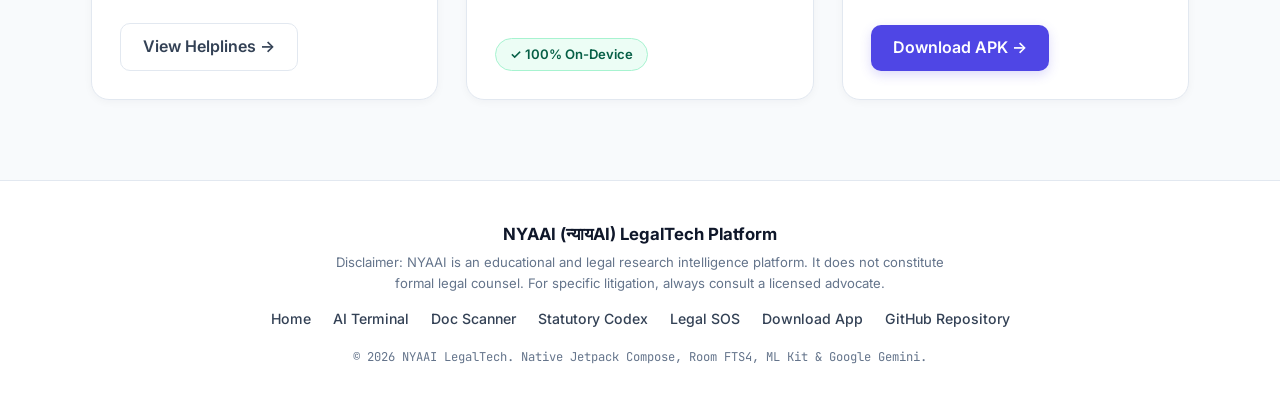
==== commit e86b8ee0: "feat(web): redesign website to multi-page architecture with warm pastel theme" ====
--- a/docs/index.html
+++ b/docs/index.html
@@ -3,419 +3,197 @@
 <head>
   <meta charset="UTF-8">
   <meta name="viewport" content="width=device-width, initial-scale=1.0">
-  <title>NYAAI (न्यायAI) — The Future of Indian Jurisprudence, Powered by AI</title>
-  <meta name="description" content="India's premier AI-powered legal technology platform with offline statutory retrieval for BNS 2023, BNSS 2023, BSA 2023, and Constitution of India.">
-  
-  <!-- Fonts -->
+  <title>NYAAI (न्यायAI) — Indian Legal AI Assistant</title>
+  <meta name="description" content="India's premier AI legal assistant with offline statutory retrieval for BNS 2023, BNSS 2023, BSA 2023, and Constitution of India.">
   <link rel="preconnect" href="https://fonts.googleapis.com">
   <link rel="preconnect" href="https://fonts.gstatic.com" crossorigin>
-  <link href="https://fonts.googleapis.com/css2?family=Inter:wght@300;400;500;600;700;800&family=JetBrains+Mono:wght@400;500;700&display=swap" rel="stylesheet">
-  
+  <link href="https://fonts.googleapis.com/css2?family=Inter:wght@400;500;600;700;800&family=JetBrains+Mono:wght@500;700&display=swap" rel="stylesheet">
   <link rel="stylesheet" href="styles.css">
 </head>
 <body>
 
-  <!-- Glowing Mesh Elements -->
-  <div class="bg-glow-orb orb-1"></div>
-  <div class="bg-glow-orb orb-2"></div>
-  <div class="bg-glow-orb orb-3"></div>
-
-  <!-- Cyber Navigation Header -->
-  <nav class="cyber-nav">
-    <a href="#" class="brand-logo">
-      <div class="logo-scales">⚖</div>
+  <!-- Pastel Ambient Meshes -->
+  <div class="bg-pastel-orb orb-1"></div>
+  <div class="bg-pastel-orb orb-2"></div>
+  <div class="bg-pastel-orb orb-3"></div>
+
+  <!-- Navigation -->
+  <nav class="pastel-nav">
+    <a href="index.html" class="brand-logo">
+      <div class="logo-box">⚖</div>
       <span class="text-gradient">NYAAI</span>
       <span style="font-size: 0.85rem; color: var(--text-muted); font-weight: 500;">// न्यायAI</span>
     </a>
 
-    <div class="telemetry-pulse">
-      <span class="pulse-dot"></span>
-      <span class="mono">1,838 SECTIONS ACTIVE • RAG ONLINE</span>
-    </div>
-
     <ul class="nav-links">
-      <li><a href="#terminal">AI Terminal</a></li>
-      <li><a href="#scanner">Doc Scanner</a></li>
-      <li><a href="#codex">Statutory Codex</a></li>
-      <li><a href="#architecture">Architecture</a></li>
-      <li><a href="#sos">Legal SOS</a></li>
-      <li><a href="#download">Download</a></li>
+      <li><a href="index.html" class="active">Home</a></li>
+      <li><a href="terminal.html">AI Terminal</a></li>
+      <li><a href="scanner.html">Doc Scanner</a></li>
+      <li><a href="codex.html">Statutory Codex</a></li>
+      <li><a href="sos.html">Legal SOS</a></li>
+      <li><a href="download.html">Download</a></li>
     </ul>
 
     <div class="nav-actions">
-      <select id="langSelect" class="lang-select" aria-label="Language Selector">
+      <select id="langSelect" class="lang-select" aria-label="Select Language">
         <option value="en">English</option>
         <option value="hi">हिन्दी (Hindi)</option>
         <option value="bn">বাংলা (Bengali)</option>
         <option value="te">తెలుగు (Telugu)</option>
         <option value="ta">தமிழ் (Tamil)</option>
       </select>
-      <a href="#download" class="btn-primary" style="padding: 8px 18px; font-size: 0.88rem;">Get App</a>
+      <a href="download.html" class="btn-primary" style="padding: 7px 16px; font-size: 0.88rem;">Get App</a>
     </div>
   </nav>
 
   <!-- Hero Section -->
-  <header class="hero-section">
+  <header class="hero-wrapper">
     <canvas id="neuralCanvas"></canvas>
-    
-    <div class="hero-content">
-      <div class="badge-tag">
-        <span>Next-Gen Legal Intelligence</span> • 
-        <span class="text-cyan">BNS 2023 Ready</span>
-      </div>
-
-      <h1 class="hero-title">
-        <span class="text-gradient">The Future of Indian Jurisprudence, Powered by AI.</span>
-      </h1>
-
-      <p class="hero-subtitle">
-        Instant statutory retrieval, on-device legal OCR, and intelligent criminal code synthesis under Bharatiya Nyaya Sanhita (BNS 2023), BNSS 2023, BSA 2023, and the Constitution of India.
-      </p>
-
-      <div class="hero-ctas">
-        <a href="#terminal" class="btn-primary">⚡ Launch AI Terminal</a>
-        <a href="#scanner" class="btn-gold">📄 Try Document Scanner</a>
-        <a href="#download" class="btn-outline">📲 Download Android APK</a>
-      </div>
-
-      <!-- Live Telemetry Strip -->
-      <div class="telemetry-strip">
-        <div class="telemetry-cell">
-          <div class="telemetry-val">1,838+</div>
-          <div class="telemetry-lbl">Indexed Legal Sections</div>
-        </div>
-        <div class="telemetry-cell">
-          <div class="telemetry-val">4 Acts</div>
-          <div class="telemetry-lbl">BNS • BNSS • BSA • COI</div>
-        </div>
-        <div class="telemetry-cell">
-          <div class="telemetry-val">&lt; 100ms</div>
-          <div class="telemetry-lbl">Offline Retrieval Latency</div>
-        </div>
-        <div class="telemetry-cell">
-          <div class="telemetry-val">100%</div>
-          <div class="telemetry-lbl">On-Device Private OCR</div>
-        </div>
+
+    <div class="badge-pastel-gold" style="margin-bottom: 12px;">
+      <span>🏛️</span>
+      <span>Reformed Criminal Laws • BNS 2023 Ready</span>
+    </div>
+
+    <h1 class="hero-title">
+      <span class="text-gradient">Simplifying Indian Law with Modern Artificial Intelligence.</span>
+    </h1>
+
+    <p class="hero-subtitle">
+      Instant statutory retrieval, on-device legal OCR, and plain-language criminal code synthesis across Bharatiya Nyaya Sanhita, BNSS, BSA, and the Constitution of India.
+    </p>
+
+    <div class="hero-buttons">
+      <a href="terminal.html" class="btn-primary">⚡ Launch AI Terminal</a>
+      <a href="scanner.html" class="btn-honey">📄 Try Document Scanner</a>
+      <a href="download.html" class="btn-secondary">📲 Download Android APK</a>
+    </div>
+
+    <!-- Live Telemetry Strip -->
+    <div class="metrics-row">
+      <div class="metric-card">
+        <div class="metric-number">1,838+</div>
+        <div class="metric-label">Indexed Legal Sections</div>
+      </div>
+      <div class="metric-card">
+        <div class="metric-number">4 Acts</div>
+        <div class="metric-label">BNS • BNSS • BSA • COI</div>
+      </div>
+      <div class="metric-card">
+        <div class="metric-number">&lt; 100ms</div>
+        <div class="metric-label">Offline Query Speed</div>
+      </div>
+      <div class="metric-card">
+        <div class="metric-number">100%</div>
+        <div class="metric-label">On-Device Private OCR</div>
       </div>
     </div>
   </header>
 
-  <!-- Section 1: Live Interactive AI Terminal -->
-  <section id="terminal" class="section-wrapper">
-    <div class="section-header">
-      <span class="section-tag">Interactive Playground</span>
-      <h2 class="section-title">Live Legal AI Assistant</h2>
-      <p class="section-desc">Experience real-time statutory retrieval with grounded citations across India's reformed criminal acts.</p>
-    </div>
-
-    <div class="terminal-window glass-panel">
-      <div class="terminal-titlebar">
-        <div class="window-dots">
-          <span class="dot dot-red"></span>
-          <span class="dot dot-yellow"></span>
-          <span class="dot dot-green"></span>
-        </div>
-        <div class="terminal-status mono">
-          <span>●</span> SYSTEM: READY // RAG DUAL ENGINE v1.0
-        </div>
-        <div style="font-size: 0.8rem; color: var(--text-muted); font-family: var(--font-mono);">
-          HTTPS ENCRYPTED
-        </div>
-      </div>
-
-      <div class="terminal-body">
-        <div id="chatHistory" class="chat-history">
-          <!-- Initial bot message -->
-          <div class="message-bubble bot-message">
-            <div class="confidence-chip">
-              <span>●</span> 99.8% System Verified
-            </div>
-            <div style="font-weight: 700; font-size: 1.05rem; margin-bottom: 6px; color: #FFF;">
-              Welcome to NYAAI Legal AI Engine
-            </div>
-            <p style="color: #CBD5E1;">
-              I am your AI legal research companion, pre-loaded with the complete statutory texts of BNS 2023, BNSS 2023, BSA 2023, and the Constitution of India. Ask any legal question or click a suggested query below:
-            </p>
-          </div>
-        </div>
-
-        <div class="terminal-suggestions">
-          <button class="suggestion-chip" data-query="What are the bail provisions under Section 482 of BNSS 2023?">
-            ⚖️ Section 482 BNSS Bail
-          </button>
-          <button class="suggestion-chip" data-query="Explain Fundamental Rights under Article 21 and Privacy">
-            📜 Article 21 Privacy
-          </button>
-          <button class="suggestion-chip" data-query="What is the punishment for murder under Section 103 of BNS 2023?">
-            ⚔️ Section 103 BNS Murder
-          </button>
-          <button class="suggestion-chip" data-query="How are electronic records and WhatsApp messages admitted under Section 61 and 63 of BSA 2023?">
-            📱 Electronic Evidence BSA
-          </button>
-          <button class="suggestion-chip" data-query="What are consumer rights regarding defective products and refunds?">
-            🛍️ Consumer Rights & Refunds
-          </button>
-        </div>
-
-        <div class="terminal-input-bar">
-          <input type="text" id="terminalInput" class="terminalInput terminal-input" placeholder="Type a legal question (e.g. bail in non-bailable offences, Article 21, cheque bounce)..." aria-label="Legal Question Input">
-          <button id="micBtn" class="icon-btn" title="Voice Input (Speech to Text)">🎙️</button>
-          <button id="sendBtn" class="btn-primary" style="padding: 8px 16px; font-size: 0.88rem;">Send</button>
-        </div>
+  <!-- Feature Showcase Grid -->
+  <section class="page-container" style="padding-top: 20px;">
+    <div class="page-header">
+      <span class="badge-pastel-blue">Explore Capabilities</span>
+      <h2 class="page-title">Everything You Need to Navigate Indian Law</h2>
+      <p class="page-desc">Engineered for advocates, law students, police officers, and citizens seeking immediate legal clarity.</p>
+    </div>
+
+    <div class="feature-showcase-grid">
+      <!-- Feature 1 -->
+      <div class="showcase-card">
+        <div>
+          <div class="showcase-icon" style="background: var(--pastel-blue-bg); color: var(--primary-blue);">⚡</div>
+          <h3 style="font-size: 1.3rem; margin-bottom: 8px;">Interactive AI Terminal</h3>
+          <p style="color: var(--text-secondary); font-size: 0.95rem; line-height: 1.6; margin-bottom: 20px;">
+            Ask complex legal questions and receive answers grounded directly in specific statutory sections with confidence metrics, speech synthesis read-aloud, and speech-to-text input.
+          </p>
+        </div>
+        <a href="terminal.html" class="btn-primary" style="align-self: flex-start;">Open Terminal →</a>
+      </div>
+
+      <!-- Feature 2 -->
+      <div class="showcase-card">
+        <div>
+          <div class="showcase-icon" style="background: var(--pastel-gold-bg); color: var(--primary-gold);">📄</div>
+          <h3 style="font-size: 1.3rem; margin-bottom: 8px;">On-Device Document Scanner</h3>
+          <p style="color: var(--text-secondary); font-size: 0.95rem; line-height: 1.6; margin-bottom: 20px;">
+            Scan paper legal notices, agreements, and FIR copies. Extract actionable legal deadlines, statutory violation clauses, and recommended steps with zero cloud leakage.
+          </p>
+        </div>
+        <a href="scanner.html" class="btn-honey" style="align-self: flex-start;">Scan Document →</a>
+      </div>
+
+      <!-- Feature 3 -->
+      <div class="showcase-card">
+        <div>
+          <div class="showcase-icon" style="background: var(--pastel-sage-bg); color: var(--primary-emerald);">📚</div>
+          <h3 style="font-size: 1.3rem; margin-bottom: 8px;">Indian Statutory Codex</h3>
+          <p style="color: var(--text-secondary); font-size: 0.95rem; line-height: 1.6; margin-bottom: 20px;">
+            Searchable, structured repository of the complete new criminal laws (BNS 2023, BNSS 2023, BSA 2023) and the Constitution of India. Search sections by keywords instantly.
+          </p>
+        </div>
+        <a href="codex.html" class="btn-secondary" style="align-self: flex-start;">Browse Codex →</a>
+      </div>
+
+      <!-- Feature 4 -->
+      <div class="showcase-card">
+        <div>
+          <div class="showcase-icon" style="background: var(--pastel-rose-bg); color: var(--primary-rose);">🚨</div>
+          <h3 style="font-size: 1.3rem; margin-bottom: 8px;">National Legal SOS</h3>
+          <p style="color: var(--text-secondary); font-size: 0.95rem; line-height: 1.6; margin-bottom: 20px;">
+            One-touch access to official toll-free emergency legal helplines across India (NALSA free legal aid, NCW Women helpline, National Cybercrime, and Childline).
+          </p>
+        </div>
+        <a href="sos.html" class="btn-secondary" style="align-self: flex-start;">View Helplines →</a>
+      </div>
+
+      <!-- Feature 5 -->
+      <div class="showcase-card">
+        <div>
+          <div class="showcase-icon" style="background: var(--pastel-purple-bg); color: var(--pastel-purple-text);">🔒</div>
+          <h3 style="font-size: 1.3rem; margin-bottom: 8px;">Zero-Knowledge Privacy</h3>
+          <p style="color: var(--text-secondary); font-size: 0.95rem; line-height: 1.6; margin-bottom: 20px;">
+            Local SQLite FTS4 preloaded knowledge base and on-device ML Kit OCR guarantee that private legal consultations, photos, and voice data never leave your device.
+          </p>
+        </div>
+        <span class="badge-pastel-sage" style="align-self: flex-start;">✓ 100% On-Device</span>
+      </div>
+
+      <!-- Feature 6 -->
+      <div class="showcase-card">
+        <div>
+          <div class="showcase-icon" style="background: var(--pastel-blue-bg); color: var(--primary-blue);">📲</div>
+          <h3 style="font-size: 1.3rem; margin-bottom: 8px;">Production Android App</h3>
+          <p style="color: var(--text-secondary); font-size: 0.95rem; line-height: 1.6; margin-bottom: 20px;">
+            Signed production APK (11.47 MB) with R8 minification, verified with APK Signature Scheme v2. Download and sideload directly on any Android 7.0+ device.
+          </p>
+        </div>
+        <a href="download.html" class="btn-primary" style="align-self: flex-start;">Download APK →</a>
       </div>
     </div>
   </section>
 
-  <!-- Section 2: Interactive Document OCR Scanner -->
-  <section id="scanner" class="section-wrapper">
-    <div class="section-header">
-      <span class="section-tag">Vision Intelligence</span>
-      <h2 class="section-title">On-Device Legal Document Scanner</h2>
-      <p class="section-desc">Experience optical text recognition and instant statutory extraction running completely on-device without cloud leakage.</p>
-    </div>
-
-    <div class="scanner-grid">
-      <!-- Left: Scanner Viewport -->
-      <div class="scanner-frame glass-panel">
-        <div id="scannerLaser" class="scanner-laser"></div>
-
-        <div class="doc-sample-selector">
-          <button class="sample-tab active" data-sample="notice138">Cheque Bounce (S.138 NI)</button>
-          <button class="sample-tab" data-sample="firReport">Cyber Crime FIR (BNSS)</button>
-          <button class="sample-tab" data-sample="ndaBreach">NDA Breach Notice</button>
-        </div>
-
-        <div id="docPreview" class="doc-preview-area">
-          <!-- Populated by JS -->
-        </div>
-
-        <div style="margin-top: 16px; display: flex; justify-content: space-between; align-items: center;">
-          <span style="font-size: 0.8rem; color: var(--neon-emerald); display: flex; align-items: center; gap: 6px;">
-            <span class="pulse-dot"></span> ML Kit Vision Engine Ready
-          </span>
-          <button id="scanDocBtn" class="btn-gold" style="padding: 8px 18px; font-size: 0.88rem;">
-            ⚡ Analyze Document
-          </button>
-        </div>
-      </div>
-
-      <!-- Right: Structured Legal Breakdown -->
-      <div class="analysis-report glass-panel" style="padding: 24px;">
-        <h3 style="font-size: 1.25rem; margin-bottom: 8px; color: #FFF; display: flex; align-items: center; gap: 8px;">
-          <span>🔍</span> Structured Legal Extraction
-        </h3>
-        <p style="color: var(--text-secondary); font-size: 0.88rem; margin-bottom: 16px;">
-          Instant identification of statutory violations, limitation windows, and actionable rights.
-        </p>
-
-        <div class="report-item">
-          <div class="report-item-title">Document Classification</div>
-          <div id="repType" class="report-item-val text-gold">Click 'Analyze Document' to scan...</div>
-        </div>
-
-        <div class="report-item">
-          <div class="report-item-title">Governing Statutory Provisions</div>
-          <div id="repStatutes" class="report-item-val mono text-cyan">—</div>
-        </div>
-
-        <div class="report-item">
-          <div class="report-item-title">Critical Statutory Limitation / Deadlines</div>
-          <div id="repDeadline" class="report-item-val" style="color: var(--danger); font-weight: 700;">—</div>
-        </div>
-
-        <div class="report-item">
-          <div class="report-item-title">Recommended Legal Action</div>
-          <div id="repAction" class="report-item-val" style="color: #CBD5E1; font-size: 0.92rem;">—</div>
-        </div>
-      </div>
-    </div>
-  </section>
-
-  <!-- Section 3: 3D Statutory Codex -->
-  <section id="codex" class="section-wrapper">
-    <div class="section-header">
-      <span class="section-tag">Statutory Knowledge Base</span>
-      <h2 class="section-title">The Indian Statutory Codex</h2>
-      <p class="section-desc">Search through India's complete new criminal and constitutional acts with instant keyword indexing.</p>
-    </div>
-
-    <div class="codex-search-bar">
-      <span class="codex-search-icon">🔍</span>
-      <input type="text" id="codexSearch" class="codex-search-input" placeholder="Filter acts by section, topic, or keyword (e.g., murder, bail, FIR, privacy, evidence)..." aria-label="Codex Search">
-    </div>
-
-    <div id="codexGrid" class="codex-grid">
-      <!-- Cards rendered dynamically via JS -->
-    </div>
-  </section>
-
-  <!-- Section 4: Architecture & Security -->
-  <section id="architecture" class="section-wrapper">
-    <div class="section-header">
-      <span class="section-tag">Zero-Knowledge Security</span>
-      <h2 class="section-title">Privacy-Preserving Legal Tech Architecture</h2>
-      <p class="section-desc">Designed from first principles to guarantee privacy for sensitive legal discussions and client documents.</p>
-    </div>
-
-    <div style="display: grid; grid-template-columns: repeat(auto-fit, minmax(260px, 1fr)); gap: 24px;">
-      <div class="glass-card">
-        <div style="font-size: 2rem; margin-bottom: 12px;">🛡️</div>
-        <h3 style="font-size: 1.15rem; margin-bottom: 8px;">100% Local RAG Engine</h3>
-        <p style="color: var(--text-secondary); font-size: 0.88rem;">
-          Over 1,800 statutory sections are embedded directly in an on-device SQLite FTS4 database. Sub-second searches execute locally without internet.
-        </p>
-      </div>
-
-      <div class="glass-card">
-        <div style="font-size: 2rem; margin-bottom: 12px;">🔒</div>
-        <h3 style="font-size: 1.15rem; margin-bottom: 8px;">On-Device ML Kit OCR</h3>
-        <p style="color: var(--text-secondary); font-size: 0.88rem;">
-          Paper legal notices and FIR copies are processed locally on your phone's processor. Zero scanned images or raw text strings are uploaded to external tracking servers.
-        </p>
-      </div>
-
-      <div class="glass-card">
-        <div style="font-size: 2rem; margin-bottom: 12px;">🧠</div>
-        <h3 style="font-size: 1.15rem; margin-bottom: 8px;">Google Gemini 2.5 Flash</h3>
-        <p style="color: var(--text-secondary); font-size: 0.88rem;">
-          When deep cross-statute synthesis is requested, sanitized statutory queries are dispatched over encrypted TLS 1.3 / HTTPS to Google AI Studio.
-        </p>
-      </div>
-
-      <div class="glass-card">
-        <div style="font-size: 2rem; margin-bottom: 12px;">🔑</div>
-        <h3 style="font-size: 1.15rem; margin-bottom: 8px;">Cryptographically Signed</h3>
-        <p style="color: var(--text-secondary); font-size: 0.88rem;">
-          Every production release binary is secured with 2048-bit RSA keys and verified under APK Signature Scheme v2 for tamper-proof Android distribution.
-        </p>
-      </div>
-    </div>
-  </section>
-
-  <!-- Section 5: Legal SOS Radar -->
-  <section id="sos" class="section-wrapper">
-    <div class="section-header">
-      <span class="section-tag" style="color: var(--danger);">Emergency Legal Support</span>
-      <h2 class="section-title">National Legal SOS Helplines</h2>
-      <p class="section-desc">Instant access to toll-free emergency and legal aid assistance provided by the Government of India.</p>
-    </div>
-
-    <div class="sos-grid">
-      <div class="sos-card">
-        <div class="sos-label">National Legal Services (NALSA)</div>
-        <div class="sos-number">15100</div>
-        <div class="sos-desc">Free legal aid for eligible citizens & undertrials</div>
-      </div>
-
-      <div class="sos-card">
-        <div class="sos-label">Women in Distress Helpline</div>
-        <div class="sos-number">1091</div>
-        <div class="sos-desc">24/7 National Commission for Women support</div>
-      </div>
-
-      <div class="sos-card">
-        <div class="sos-label">National Cybercrime Reporting</div>
-        <div class="sos-number">1930</div>
-        <div class="sos-desc">Financial cyber fraud & online crime redressal</div>
-      </div>
-
-      <div class="sos-card">
-        <div class="sos-label">National Childline Emergency</div>
-        <div class="sos-number">1098</div>
-        <div class="sos-desc">Emergency support for minors & child protection</div>
-      </div>
-    </div>
-  </section>
-
-  <!-- Section 6: App Download & Release Hub -->
-  <section id="download" class="section-wrapper">
-    <div class="download-box">
-      <div class="download-info">
-        <div class="badge-tag" style="background: rgba(0, 242, 254, 0.08); border-color: var(--border-glow); color: var(--neon-cyan); margin-bottom: 12px;">
-          Production Release v1.0
-        </div>
-        <h2 style="font-size: 2.2rem; margin-bottom: 10px;">Get NYAAI on Android</h2>
-        <p style="color: var(--text-secondary); max-width: 540px; font-size: 0.95rem;">
-          Download the production-signed, R8-obfuscated Android APK directly or explore the Google Play Store bundle. Experience instant offline Indian legal reasoning today.
-        </p>
-
-        <div class="download-badges">
-          <span class="metric-pill">📦 Size: 11.47 MB (APK)</span>
-          <span class="metric-pill">🔒 APK Signature v2: Valid</span>
-          <span class="metric-pill">⚡ Min SDK: Android 7.0 (API 24+)</span>
-        </div>
-
-        <div style="display: flex; gap: 14px; flex-wrap: wrap;">
-          <a href="../release_package/binaries/app-release.apk" download="app-release.apk" class="btn-primary">
-            ⬇️ Download Signed APK (11.47 MB)
-          </a>
-          <a href="https://github.com/Lunaca47/Nyaai_" target="_blank" rel="noopener noreferrer" class="btn-outline">
-            ⭐ View on GitHub
-          </a>
-        </div>
-      </div>
-
-      <div class="qr-card">
-        <div class="qr-placeholder">
-          <!-- Stylized QR Code SVG -->
-          <svg viewBox="0 0 100 100" fill="none" xmlns="http://www.w3.org/2000/svg">
-            <rect width="100" height="100" fill="white"/>
-            <!-- Outer Markers -->
-            <rect x="10" y="10" width="25" height="25" rx="3" fill="#0A1128"/>
-            <rect x="14" y="14" width="17" height="17" fill="white"/>
-            <rect x="18" y="18" width="9" height="9" fill="#0A1128"/>
-
-            <rect x="65" y="10" width="25" height="25" rx="3" fill="#0A1128"/>
-            <rect x="69" y="14" width="17" height="17" fill="white"/>
-            <rect x="73" y="18" width="9" height="9" fill="#0A1128"/>
-
-            <rect x="10" y="65" width="25" height="25" rx="3" fill="#0A1128"/>
-            <rect x="14" y="69" width="17" height="17" fill="white"/>
-            <rect x="18" y="73" width="9" height="9" fill="#0A1128"/>
-
-            <!-- Data Dots -->
-            <rect x="42" y="14" width="6" height="6" fill="#0A1128"/>
-            <rect x="52" y="14" width="6" height="6" fill="#0A1128"/>
-            <rect x="42" y="24" width="6" height="6" fill="#0A1128"/>
-            <rect x="52" y="24" width="6" height="6" fill="#0A1128"/>
-
-            <rect x="42" y="42" width="16" height="16" rx="2" fill="#00F2FE"/>
-            <rect x="14" y="45" width="6" height="6" fill="#0A1128"/>
-            <rect x="24" y="45" width="6" height="6" fill="#0A1128"/>
-            <rect x="65" y="45" width="8" height="8" fill="#0A1128"/>
-            <rect x="78" y="45" width="8" height="8" fill="#0A1128"/>
-
-            <rect x="42" y="65" width="6" height="6" fill="#0A1128"/>
-            <rect x="52" y="65" width="6" height="6" fill="#0A1128"/>
-            <rect x="65" y="65" width="10" height="10" fill="#0A1128"/>
-            <rect x="80" y="65" width="10" height="10" fill="#0A1128"/>
-            <rect x="65" y="80" width="10" height="10" fill="#0A1128"/>
-            <rect x="80" y="80" width="10" height="10" fill="#0A1128"/>
-          </svg>
-        </div>
-        <span class="mono" style="font-size: 0.76rem; color: var(--neon-cyan);">Scan to Install APK</span>
-      </div>
-    </div>
-  </section>
-
-  <!-- Cyber Footer -->
-  <footer class="cyber-footer">
-    <div style="font-weight: 700; font-size: 1.1rem; color: #FFF; margin-bottom: 6px;">
-      NYAAI (न्यायAI) LegalTech Ecosystem
-    </div>
-    <p style="max-width: 680px; margin: 0 auto; font-size: 0.82rem; color: var(--text-muted);">
-      Disclaimer: NYAAI is an educational and informational legal AI research platform. It does not constitute formal legal advice and does not create an advocate-client relationship. Always consult a licensed advocate for binding legal proceedings.
+  <!-- Footer -->
+  <footer class="pastel-footer">
+    <div style="font-weight: 700; font-size: 1.05rem; color: var(--text-primary); margin-bottom: 4px;">
+      NYAAI (न्यायAI) LegalTech Platform
+    </div>
+    <p style="max-width: 650px; margin: 0 auto; font-size: 0.82rem; color: var(--text-muted);">
+      Disclaimer: NYAAI is an educational and legal research intelligence platform. It does not constitute formal legal counsel. For specific litigation, always consult a licensed advocate.
     </p>
 
-    <div class="footer-links">
-      <a href="../PRIVACY_POLICY.md">Privacy Policy</a>
-      <a href="../DATA_SAFETY_GUIDE.md">Data Safety</a>
-      <a href="../release_package/HANDOFF_README.md">Handoff Docs</a>
+    <div class="footer-nav">
+      <a href="index.html">Home</a>
+      <a href="terminal.html">AI Terminal</a>
+      <a href="scanner.html">Doc Scanner</a>
+      <a href="codex.html">Statutory Codex</a>
+      <a href="sos.html">Legal SOS</a>
+      <a href="download.html">Download App</a>
       <a href="https://github.com/Lunaca47/Nyaai_" target="_blank" rel="noopener noreferrer">GitHub Repository</a>
     </div>
 
-    <div class="mono" style="font-size: 0.76rem; color: var(--text-muted); margin-top: 14px;">
-      © 2026 NYAAI LegalTech. Developed with Jetpack Compose, Room FTS4, ML Kit & Google Gemini.
+    <div class="mono" style="font-size: 0.76rem; color: var(--text-muted); margin-top: 10px;">
+      © 2026 NYAAI LegalTech. Native Jetpack Compose, Room FTS4, ML Kit & Google Gemini.
     </div>
   </footer>
 
--- a/docs/styles.css
+++ b/docs/styles.css
@@ -1,34 +1,57 @@
 ﻿/* =========================================================
-   NYAAI (न्यायAI) — Futuristic Cyber-Legal Design System
+   NYAAI (न्यायAI) — Warm Pastel & Light LegalTech Design System
    ========================================================= */
 
 :root {
-  --bg-primary: #050811;
-  --bg-secondary: #0A1124;
-  --bg-surface: rgba(14, 23, 48, 0.7);
-  --bg-card: rgba(16, 28, 58, 0.65);
-  --border-subtle: rgba(0, 242, 254, 0.18);
-  --border-glow: rgba(0, 242, 254, 0.5);
-  --border-gold: rgba(255, 215, 0, 0.4);
-
-  --neon-cyan: #00F2FE;
-  --neon-blue: #4FACFE;
-  --neon-emerald: #00FFA3;
-  --legal-gold: #FFD700;
-  --legal-gold-bright: #FFE866;
-  --accent-purple: #9D4EDD;
-  --text-primary: #F0F4FC;
-  --text-secondary: #94A3B8;
+  /* Surfaces & Backgrounds */
+  --bg-primary: #F8FAFC;
+  --bg-secondary: #F1F5F9;
+  --bg-surface: rgba(255, 255, 255, 0.88);
+  --bg-card: #FFFFFF;
+  --bg-card-hover: #FCFDFF;
+  
+  /* Borders & Shadows */
+  --border-subtle: #E2E8F0;
+  --border-focus: #94A3B8;
+  --shadow-sm: 0 2px 8px rgba(15, 23, 42, 0.04);
+  --shadow-md: 0 8px 24px rgba(15, 23, 42, 0.06);
+  --shadow-lg: 0 16px 40px rgba(15, 23, 42, 0.08);
+
+  /* Typography */
+  --text-primary: #0F172A;
+  --text-secondary: #334155;
   --text-muted: #64748B;
-  --danger: #FF3366;
-
-  --glow-cyan: 0 0 25px rgba(0, 242, 254, 0.35);
-  --glow-gold: 0 0 25px rgba(255, 215, 0, 0.3);
-  --glow-emerald: 0 0 20px rgba(0, 255, 163, 0.3);
-
-  --font-mono: 'JetBrains Mono', 'Fira Code', 'Courier New', monospace;
+  --text-light: #94A3B8;
+
+  /* Pastel Color Tokens */
+  --pastel-blue-bg: #EEF2FF;
+  --pastel-blue-border: #C7D2FE;
+  --pastel-blue-text: #3730A3;
+  --primary-blue: #4F46E5;
+
+  --pastel-gold-bg: #FEF3C7;
+  --pastel-gold-border: #FDE68A;
+  --pastel-gold-text: #92400E;
+  --primary-gold: #D97706;
+
+  --pastel-sage-bg: #ECFDF5;
+  --pastel-sage-border: #A7F3D0;
+  --pastel-sage-text: #065F46;
+  --primary-emerald: #059669;
+
+  --pastel-rose-bg: #FFF1F2;
+  --pastel-rose-border: #FECDD3;
+  --pastel-rose-text: #9F1239;
+  --primary-rose: #E11D48;
+
+  --pastel-purple-bg: #F5F3FF;
+  --pastel-purple-border: #DDD6FE;
+  --pastel-purple-text: #5B21B6;
+
+  /* Fonts */
+  --font-mono: 'JetBrains Mono', 'Fira Code', 'Consolas', monospace;
   --font-sans: 'Inter', -apple-system, BlinkMacSystemFont, 'Segoe UI', Roboto, sans-serif;
-  --transition-smooth: all 0.3s cubic-bezier(0.16, 1, 0.3, 1);
+  --transition-smooth: all 0.25s cubic-bezier(0.16, 1, 0.3, 1);
 }
 
 * {
@@ -46,152 +69,147 @@
   font-family: var(--font-sans);
   background-color: var(--bg-primary);
   color: var(--text-primary);
+  line-height: 1.6;
   overflow-x: hidden;
-  line-height: 1.6;
   position: relative;
   min-height: 100vh;
 }
 
-/* Background Cyber Grid */
-body::before {
-  content: "";
+/* Subtle Organic Pastel Mesh Backgrounds */
+.bg-pastel-orb {
   position: fixed;
-  top: 0;
-  left: 0;
-  width: 100vw;
-  height: 100vh;
-  background-image: 
-    linear-gradient(to right, rgba(0, 242, 254, 0.03) 1px, transparent 1px),
-    linear-gradient(to bottom, rgba(0, 242, 254, 0.03) 1px, transparent 1px);
-  background-size: 60px 60px;
+  border-radius: 50%;
+  filter: blur(120px);
   pointer-events: none;
   z-index: 0;
 }
 
-/* Background Glowing Mesh */
-.bg-glow-orb {
-  position: fixed;
-  border-radius: 50%;
-  filter: blur(140px);
-  pointer-events: none;
-  z-index: 0;
-}
-
 .orb-1 {
   top: -10%;
-  left: -5%;
+  left: 5%;
+  width: 450px;
+  height: 450px;
+  background: radial-gradient(circle, rgba(199, 210, 254, 0.45) 0%, transparent 70%);
+}
+
+.orb-2 {
+  top: 30%;
+  right: -5%;
   width: 500px;
   height: 500px;
-  background: radial-gradient(circle, rgba(0, 242, 254, 0.15) 0%, transparent 70%);
-}
-
-.orb-2 {
-  top: 40%;
-  right: -5%;
-  width: 600px;
-  height: 600px;
-  background: radial-gradient(circle, rgba(157, 78, 221, 0.12) 0%, transparent 70%);
+  background: radial-gradient(circle, rgba(254, 243, 199, 0.5) 0%, transparent 70%);
 }
 
 .orb-3 {
-  bottom: 5%;
-  left: 20%;
-  width: 450px;
-  height: 450px;
-  background: radial-gradient(circle, rgba(255, 215, 0, 0.08) 0%, transparent 70%);
-}
-
-/* Custom Cyber Scrollbar */
+  bottom: 0%;
+  left: 25%;
+  width: 480px;
+  height: 480px;
+  background: radial-gradient(circle, rgba(209, 250, 229, 0.4) 0%, transparent 70%);
+}
+
+/* Custom Refined Scrollbar */
 ::-webkit-scrollbar {
-  width: 8px;
+  width: 7px;
 }
 ::-webkit-scrollbar-track {
   background: var(--bg-primary);
 }
 ::-webkit-scrollbar-thumb {
-  background: linear-gradient(180deg, var(--neon-cyan), var(--accent-purple));
+  background: #CBD5E1;
   border-radius: 4px;
 }
 ::-webkit-scrollbar-thumb:hover {
-  background: var(--neon-cyan);
-  box-shadow: var(--glow-cyan);
-}
-
-/* Typography & Utilities */
+  background: #94A3B8;
+}
+
+/* Typography & General Utilities */
 h1, h2, h3, h4, h5 {
   font-weight: 700;
+  color: var(--text-primary);
   letter-spacing: -0.02em;
-  color: #FFFFFF;
 }
 
 .text-gradient {
-  background: linear-gradient(135deg, #FFFFFF 0%, var(--neon-cyan) 50%, var(--legal-gold) 100%);
+  background: linear-gradient(135deg, #1E1B4B 0%, #4338CA 50%, #92400E 100%);
   -webkit-background-clip: text;
   -webkit-text-fill-color: transparent;
 }
 
-.text-gold {
-  color: var(--legal-gold);
-}
-
-.text-cyan {
-  color: var(--neon-cyan);
-}
-
-.text-emerald {
-  color: var(--neon-emerald);
-}
-
 .mono {
   font-family: var(--font-mono);
 }
 
-/* Glassmorphism Containers */
-.glass-panel {
-  background: var(--bg-surface);
-  backdrop-filter: blur(20px);
-  -webkit-backdrop-filter: blur(20px);
+/* Pastel Badges */
+.badge-pastel-blue {
+  display: inline-flex;
+  align-items: center;
+  gap: 6px;
+  padding: 5px 14px;
+  border-radius: 20px;
+  background: var(--pastel-blue-bg);
+  border: 1px solid var(--pastel-blue-border);
+  color: var(--pastel-blue-text);
+  font-size: 0.82rem;
+  font-weight: 600;
+}
+
+.badge-pastel-gold {
+  display: inline-flex;
+  align-items: center;
+  gap: 6px;
+  padding: 5px 14px;
+  border-radius: 20px;
+  background: var(--pastel-gold-bg);
+  border: 1px solid var(--pastel-gold-border);
+  color: var(--pastel-gold-text);
+  font-size: 0.82rem;
+  font-weight: 600;
+}
+
+.badge-pastel-sage {
+  display: inline-flex;
+  align-items: center;
+  gap: 6px;
+  padding: 5px 14px;
+  border-radius: 20px;
+  background: var(--pastel-sage-bg);
+  border: 1px solid var(--pastel-sage-border);
+  color: var(--pastel-sage-text);
+  font-size: 0.82rem;
+  font-weight: 600;
+}
+
+/* Cards & Surfaces */
+.card-pastel {
+  background: var(--bg-card);
   border: 1px solid var(--border-subtle);
   border-radius: 16px;
-  position: relative;
-  transition: var(--transition-smooth);
-}
-
-.glass-panel:hover {
-  border-color: var(--border-glow);
-  box-shadow: 0 8px 32px rgba(0, 242, 254, 0.12);
-}
-
-.glass-card {
-  background: var(--bg-card);
-  backdrop-filter: blur(16px);
-  -webkit-backdrop-filter: blur(16px);
-  border: 1px solid rgba(255, 255, 255, 0.07);
-  border-radius: 12px;
-  padding: 1.5rem;
-  transition: var(--transition-smooth);
-}
-
-.glass-card:hover {
-  transform: translateY(-4px);
-  border-color: var(--neon-cyan);
-  box-shadow: var(--glow-cyan);
+  padding: 24px;
+  box-shadow: var(--shadow-sm);
+  transition: var(--transition-smooth);
+}
+
+.card-pastel:hover {
+  box-shadow: var(--shadow-md);
+  border-color: #CBD5E1;
+  transform: translateY(-2px);
 }
 
 /* Navigation Header */
-.cyber-nav {
-  position: fixed;
+.pastel-nav {
+  position: sticky;
   top: 0;
   left: 0;
   width: 100%;
-  height: 75px;
+  height: 72px;
   display: flex;
   align-items: center;
   justify-content: space-between;
   padding: 0 4%;
-  background: rgba(5, 8, 17, 0.85);
-  backdrop-filter: blur(24px);
-  -webkit-backdrop-filter: blur(24px);
+  background: rgba(255, 255, 255, 0.88);
+  backdrop-filter: blur(16px);
+  -webkit-backdrop-filter: blur(16px);
   border-bottom: 1px solid var(--border-subtle);
   z-index: 1000;
 }
@@ -201,55 +219,26 @@
   align-items: center;
   gap: 12px;
   text-decoration: none;
-  font-size: 1.4rem;
+  font-size: 1.35rem;
   font-weight: 800;
-  letter-spacing: 1px;
-}
-
-.logo-scales {
+}
+
+.logo-box {
   width: 38px;
   height: 38px;
-  background: linear-gradient(135deg, var(--neon-cyan), var(--legal-gold));
+  background: linear-gradient(135deg, #EEF2FF, #FEF3C7);
+  border: 1px solid #C7D2FE;
   border-radius: 10px;
   display: flex;
   align-items: center;
   justify-content: center;
-  color: #000;
   font-size: 1.25rem;
-  box-shadow: var(--glow-cyan);
-}
-
-.telemetry-pulse {
+}
+
+.nav-links {
   display: flex;
   align-items: center;
   gap: 8px;
-  padding: 6px 14px;
-  border-radius: 20px;
-  background: rgba(0, 255, 163, 0.08);
-  border: 1px solid rgba(0, 255, 163, 0.3);
-  font-size: 0.78rem;
-  color: var(--neon-emerald);
-}
-
-.pulse-dot {
-  width: 8px;
-  height: 8px;
-  background: var(--neon-emerald);
-  border-radius: 50%;
-  box-shadow: 0 0 10px var(--neon-emerald);
-  animation: pulse-ring 2s infinite;
-}
-
-@keyframes pulse-ring {
-  0% { transform: scale(0.95); opacity: 0.8; }
-  50% { transform: scale(1.3); opacity: 1; filter: drop-shadow(0 0 6px var(--neon-emerald)); }
-  100% { transform: scale(0.95); opacity: 0.8; }
-}
-
-.nav-links {
-  display: flex;
-  align-items: center;
-  gap: 24px;
   list-style: none;
 }
 
@@ -258,41 +247,50 @@
   text-decoration: none;
   font-size: 0.92rem;
   font-weight: 500;
+  padding: 7px 14px;
+  border-radius: 8px;
   transition: var(--transition-smooth);
 }
 
 .nav-links a:hover {
-  color: var(--neon-cyan);
-  text-shadow: 0 0 10px var(--neon-cyan);
+  color: var(--primary-blue);
+  background: var(--pastel-blue-bg);
+}
+
+.nav-links a.active {
+  color: var(--primary-blue);
+  background: var(--pastel-blue-bg);
+  font-weight: 600;
+  border: 1px solid var(--pastel-blue-border);
 }
 
 .nav-actions {
   display: flex;
   align-items: center;
-  gap: 16px;
+  gap: 12px;
 }
 
 .lang-select {
-  background: rgba(10, 17, 36, 0.8);
-  color: var(--text-primary);
+  background: #FFFFFF;
+  color: var(--text-secondary);
   border: 1px solid var(--border-subtle);
   border-radius: 8px;
-  padding: 6px 12px;
+  padding: 7px 12px;
   font-size: 0.85rem;
   outline: none;
   cursor: pointer;
   transition: var(--transition-smooth);
 }
 
-.lang-select:hover, .lang-select:focus {
-  border-color: var(--neon-cyan);
-  box-shadow: 0 0 10px rgba(0, 242, 254, 0.3);
-}
-
+.lang-select:focus {
+  border-color: var(--primary-blue);
+}
+
+/* Button Variants */
 .btn-primary {
-  background: linear-gradient(135deg, var(--neon-cyan), var(--neon-blue));
-  color: #050811;
-  font-weight: 700;
+  background: #4F46E5;
+  color: #FFFFFF;
+  font-weight: 600;
   padding: 10px 22px;
   border-radius: 10px;
   border: none;
@@ -301,39 +299,19 @@
   display: inline-flex;
   align-items: center;
   gap: 8px;
-  box-shadow: var(--glow-cyan);
+  box-shadow: 0 4px 12px rgba(79, 70, 229, 0.2);
   transition: var(--transition-smooth);
 }
 
 .btn-primary:hover {
-  transform: scale(1.03);
-  box-shadow: 0 0 30px rgba(0, 242, 254, 0.6);
-}
-
-.btn-gold {
-  background: linear-gradient(135deg, var(--legal-gold), #D4AF37);
-  color: #0A0F1E;
-  font-weight: 700;
-  padding: 10px 22px;
-  border-radius: 10px;
-  border: none;
-  cursor: pointer;
-  text-decoration: none;
-  display: inline-flex;
-  align-items: center;
-  gap: 8px;
-  box-shadow: var(--glow-gold);
-  transition: var(--transition-smooth);
-}
-
-.btn-gold:hover {
-  transform: scale(1.03);
-  box-shadow: 0 0 30px rgba(255, 215, 0, 0.5);
-}
-
-.btn-outline {
-  background: transparent;
-  color: var(--text-primary);
+  background: #4338CA;
+  transform: translateY(-1px);
+  box-shadow: 0 6px 16px rgba(79, 70, 229, 0.28);
+}
+
+.btn-secondary {
+  background: #FFFFFF;
+  color: var(--text-secondary);
   border: 1px solid var(--border-subtle);
   font-weight: 600;
   padding: 10px 22px;
@@ -346,24 +324,38 @@
   transition: var(--transition-smooth);
 }
 
-.btn-outline:hover {
-  border-color: var(--neon-cyan);
-  color: var(--neon-cyan);
-  background: rgba(0, 242, 254, 0.05);
-  box-shadow: var(--glow-cyan);
-}
-
-/* =========================================================
-   Hero Section & Canvas
-   ========================================================= */
-.hero-section {
+.btn-secondary:hover {
+  background: var(--bg-secondary);
+  color: var(--text-primary);
+  border-color: #CBD5E1;
+}
+
+.btn-honey {
+  background: var(--pastel-gold-bg);
+  color: var(--pastel-gold-text);
+  border: 1px solid var(--pastel-gold-border);
+  font-weight: 600;
+  padding: 10px 22px;
+  border-radius: 10px;
+  cursor: pointer;
+  text-decoration: none;
+  display: inline-flex;
+  align-items: center;
+  gap: 8px;
+  transition: var(--transition-smooth);
+}
+
+.btn-honey:hover {
+  background: #FDE68A;
+}
+
+/* Hero Section */
+.hero-wrapper {
   position: relative;
-  min-height: 90vh;
-  display: flex;
-  align-items: center;
-  justify-content: center;
-  padding: 120px 4% 60px 4%;
-  overflow: hidden;
+  padding: 70px 4% 40px 4%;
+  max-width: 1200px;
+  margin: 0 auto;
+  text-align: center;
   z-index: 1;
 }
 
@@ -377,238 +369,202 @@
   pointer-events: none;
 }
 
-.hero-content {
-  max-width: 900px;
-  text-align: center;
-  display: flex;
-  flex-direction: column;
-  align-items: center;
-  gap: 24px;
-}
-
-.badge-tag {
-  display: inline-flex;
-  align-items: center;
-  gap: 8px;
-  padding: 6px 18px;
-  border-radius: 30px;
-  background: rgba(255, 215, 0, 0.08);
-  border: 1px solid var(--border-gold);
-  font-size: 0.85rem;
-  color: var(--legal-gold);
-  text-transform: uppercase;
-  letter-spacing: 1.5px;
-  font-weight: 600;
-}
-
 .hero-title {
-  font-size: 3.6rem;
-  line-height: 1.15;
+  font-size: 3.2rem;
+  line-height: 1.18;
+  max-width: 860px;
+  margin: 16px auto;
   font-weight: 800;
 }
 
 .hero-subtitle {
-  font-size: 1.22rem;
+  font-size: 1.18rem;
   color: var(--text-secondary);
-  max-width: 720px;
-  font-weight: 400;
-}
-
-.hero-ctas {
-  display: flex;
-  gap: 16px;
+  max-width: 680px;
+  margin: 0 auto 28px auto;
+}
+
+.hero-buttons {
+  display: flex;
+  gap: 14px;
+  justify-content: center;
   flex-wrap: wrap;
-  justify-content: center;
-  margin-top: 10px;
-}
-
-/* Telemetry Grid */
-.telemetry-strip {
+}
+
+/* Metric Cards */
+.metrics-row {
   display: grid;
   grid-template-columns: repeat(4, 1fr);
-  gap: 18px;
-  width: 100%;
+  gap: 20px;
   max-width: 1100px;
   margin: 40px auto 0 auto;
 }
 
-.telemetry-cell {
-  background: rgba(14, 23, 48, 0.6);
-  border: 1px solid var(--border-subtle);
-  border-radius: 12px;
-  padding: 18px;
+.metric-card {
+  background: #FFFFFF;
+  border: 1px solid var(--border-subtle);
+  border-radius: 14px;
+  padding: 20px;
   text-align: center;
-  transition: var(--transition-smooth);
-}
-
-.telemetry-cell:hover {
-  border-color: var(--neon-cyan);
+  box-shadow: var(--shadow-sm);
+  transition: var(--transition-smooth);
+}
+
+.metric-card:hover {
+  border-color: #CBD5E1;
   transform: translateY(-2px);
 }
 
-.telemetry-val {
+.metric-number {
   font-size: 2rem;
   font-weight: 800;
   font-family: var(--font-mono);
-  background: linear-gradient(135deg, #FFF, var(--neon-cyan));
-  -webkit-background-clip: text;
-  -webkit-text-fill-color: transparent;
-}
-
-.telemetry-lbl {
-  font-size: 0.8rem;
+  color: var(--primary-blue);
+}
+
+.metric-label {
+  font-size: 0.82rem;
   color: var(--text-muted);
   text-transform: uppercase;
-  letter-spacing: 1px;
+  letter-spacing: 0.5px;
   margin-top: 4px;
 }
 
-/* =========================================================
-   Interactive AI Terminal (Playground)
-   ========================================================= */
-.section-wrapper {
+/* Page Containers */
+.page-container {
   max-width: 1200px;
   margin: 0 auto;
-  padding: 80px 4%;
+  padding: 40px 4% 80px 4%;
   position: relative;
   z-index: 1;
 }
 
-.section-header {
+.page-header {
   text-align: center;
-  margin-bottom: 50px;
-}
-
-.section-tag {
-  font-size: 0.85rem;
-  text-transform: uppercase;
-  letter-spacing: 2px;
-  font-weight: 700;
-  color: var(--neon-cyan);
-}
-
-.section-title {
-  font-size: 2.5rem;
+  margin-bottom: 40px;
+}
+
+.page-title {
+  font-size: 2.3rem;
   margin-top: 8px;
 }
 
-.section-desc {
+.page-desc {
   color: var(--text-secondary);
   font-size: 1.05rem;
-  max-width: 640px;
-  margin: 10px auto 0 auto;
-}
-
-.terminal-window {
-  border: 1px solid var(--border-subtle);
-  border-radius: 16px;
-  background: rgba(9, 14, 30, 0.92);
-  box-shadow: 0 20px 50px rgba(0, 0, 0, 0.5), 0 0 30px rgba(0, 242, 254, 0.1);
-  overflow: hidden;
-}
-
-.terminal-titlebar {
-  background: rgba(14, 23, 48, 0.95);
-  border-bottom: 1px solid rgba(255, 255, 255, 0.06);
-  padding: 12px 20px;
-  display: flex;
-  align-items: center;
-  justify-content: space-between;
-}
-
-.window-dots {
-  display: flex;
-  gap: 8px;
-}
-
-.dot {
-  width: 12px;
-  height: 12px;
-  border-radius: 50%;
-}
-.dot-red { background: #FF5F56; }
-.dot-yellow { background: #FFBD2E; }
-.dot-green { background: #27C93F; }
-
-.terminal-status {
-  font-family: var(--font-mono);
-  font-size: 0.8rem;
-  color: var(--neon-cyan);
-  display: flex;
-  align-items: center;
-  gap: 6px;
-}
-
-.terminal-body {
-  padding: 24px;
-  min-height: 480px;
+  max-width: 600px;
+  margin: 8px auto 0 auto;
+}
+
+/* Feature Showcase Grid (Home) */
+.feature-showcase-grid {
+  display: grid;
+  grid-template-columns: repeat(auto-fit, minmax(320px, 1fr));
+  gap: 28px;
+  margin-top: 20px;
+}
+
+.showcase-card {
+  background: #FFFFFF;
+  border: 1px solid var(--border-subtle);
+  border-radius: 18px;
+  padding: 28px;
+  box-shadow: var(--shadow-sm);
   display: flex;
   flex-direction: column;
   justify-content: space-between;
-}
-
-.chat-history {
+  transition: var(--transition-smooth);
+}
+
+.showcase-card:hover {
+  box-shadow: var(--shadow-md);
+  border-color: #CBD5E1;
+  transform: translateY(-3px);
+}
+
+.showcase-icon {
+  width: 52px;
+  height: 52px;
+  border-radius: 12px;
+  display: flex;
+  align-items: center;
+  justify-content: center;
+  font-size: 1.6rem;
+  margin-bottom: 16px;
+}
+
+/* Terminal & Chat Workspace */
+.terminal-card {
+  background: #FFFFFF;
+  border: 1px solid var(--border-subtle);
+  border-radius: 18px;
+  box-shadow: var(--shadow-md);
+  overflow: hidden;
+  display: flex;
+  flex-direction: column;
+  min-height: 580px;
+}
+
+.terminal-topbar {
+  background: #F8FAFC;
+  border-bottom: 1px solid var(--border-subtle);
+  padding: 14px 20px;
+  display: flex;
+  align-items: center;
+  justify-content: space-between;
+}
+
+.chat-scroll {
+  flex: 1;
+  padding: 24px;
   display: flex;
   flex-direction: column;
   gap: 18px;
-  max-height: 420px;
+  max-height: 500px;
   overflow-y: auto;
-  padding-right: 8px;
-}
-
-.message-bubble {
+}
+
+.chat-bubble {
   max-width: 85%;
+  padding: 16px 20px;
   border-radius: 14px;
-  padding: 16px 20px;
-  font-size: 0.95rem;
+  font-size: 0.96rem;
   line-height: 1.6;
 }
 
-.user-message {
+.chat-user {
   align-self: flex-end;
-  background: linear-gradient(135deg, rgba(0, 242, 254, 0.15), rgba(79, 172, 254, 0.25));
-  border: 1px solid rgba(0, 242, 254, 0.4);
-  color: #FFFFFF;
-}
-
-.bot-message {
+  background: #EEF2FF;
+  border: 1px solid #C7D2FE;
+  color: #1E1B4B;
+}
+
+.chat-ai {
   align-self: flex-start;
-  background: rgba(16, 26, 54, 0.85);
-  border: 1px solid rgba(255, 255, 255, 0.08);
-}
-
-.citation-card {
+  background: #F8FAFC;
+  border: 1px solid var(--border-subtle);
+  color: var(--text-primary);
+}
+
+.citation-pastel-box {
   margin-top: 12px;
-  background: rgba(255, 215, 0, 0.06);
-  border-left: 3px solid var(--legal-gold);
-  border-radius: 4px;
+  background: var(--pastel-gold-bg);
+  border-left: 3px solid var(--primary-gold);
+  border-radius: 6px;
   padding: 10px 14px;
   font-size: 0.88rem;
-}
-
-.confidence-chip {
-  display: inline-flex;
-  align-items: center;
-  gap: 6px;
-  font-size: 0.76rem;
-  padding: 3px 10px;
-  border-radius: 12px;
-  background: rgba(0, 255, 163, 0.15);
-  color: var(--neon-emerald);
-  border: 1px solid rgba(0, 255, 163, 0.3);
-  font-weight: 600;
-  margin-bottom: 8px;
-}
-
-.terminal-suggestions {
-  display: flex;
-  gap: 10px;
+  color: #78350F;
+}
+
+.prompt-chips {
+  display: flex;
+  gap: 8px;
   flex-wrap: wrap;
-  margin: 16px 0 12px 0;
-}
-
-.suggestion-chip {
-  background: rgba(255, 255, 255, 0.04);
+  padding: 0 24px 14px 24px;
+}
+
+.chip-btn {
+  background: #F1F5F9;
   border: 1px solid var(--border-subtle);
   color: var(--text-secondary);
   padding: 6px 14px;
@@ -618,431 +574,199 @@
   transition: var(--transition-smooth);
 }
 
-.suggestion-chip:hover {
-  border-color: var(--neon-cyan);
-  color: var(--neon-cyan);
-  background: rgba(0, 242, 254, 0.08);
-}
-
-.terminal-input-bar {
-  display: flex;
+.chip-btn:hover {
+  background: var(--pastel-blue-bg);
+  border-color: var(--pastel-blue-border);
+  color: var(--primary-blue);
+}
+
+.terminal-bottom {
+  padding: 14px 20px;
+  background: #F8FAFC;
+  border-top: 1px solid var(--border-subtle);
+  display: flex;
+  align-items: center;
   gap: 12px;
-  margin-top: 10px;
-  background: rgba(12, 19, 41, 0.9);
-  border: 1px solid var(--border-subtle);
-  border-radius: 12px;
-  padding: 6px 12px;
-  align-items: center;
-}
-
-.terminal-input-bar:focus-within {
-  border-color: var(--neon-cyan);
-  box-shadow: 0 0 15px rgba(0, 242, 254, 0.25);
 }
 
 .terminal-input {
   flex: 1;
-  background: transparent;
-  border: none;
+  background: #FFFFFF;
+  border: 1px solid var(--border-subtle);
+  border-radius: 10px;
+  padding: 10px 16px;
+  font-size: 0.95rem;
+  color: var(--text-primary);
   outline: none;
-  color: #FFFFFF;
-  font-size: 0.95rem;
-  padding: 8px 4px;
-}
-
-.icon-btn {
-  background: transparent;
-  border: none;
-  color: var(--text-secondary);
-  font-size: 1.15rem;
-  cursor: pointer;
-  padding: 6px;
-  border-radius: 8px;
-  display: flex;
-  align-items: center;
-  justify-content: center;
-  transition: var(--transition-smooth);
-}
-
-.icon-btn:hover {
-  color: var(--neon-cyan);
-  background: rgba(0, 242, 254, 0.1);
-}
-
-.icon-btn.recording {
-  color: var(--danger);
-  animation: pulse-ring 1s infinite;
-}
-
-/* =========================================================
-   Interactive Document OCR Scanner Simulator
-   ========================================================= */
-.scanner-grid {
+  transition: var(--transition-smooth);
+}
+
+.terminal-input:focus {
+  border-color: var(--primary-blue);
+  box-shadow: 0 0 0 3px rgba(79, 70, 229, 0.1);
+}
+
+/* Scanner Workspace */
+.scanner-split {
   display: grid;
   grid-template-columns: 1fr 1fr;
   gap: 28px;
-  margin-top: 20px;
-}
-
-.scanner-frame {
-  position: relative;
-  background: rgba(10, 16, 36, 0.9);
+}
+
+.scanner-viewport {
+  background: #FFFFFF;
   border: 1px solid var(--border-subtle);
   border-radius: 16px;
   padding: 24px;
-  min-height: 480px;
+  box-shadow: var(--shadow-sm);
+  position: relative;
   overflow: hidden;
   display: flex;
   flex-direction: column;
 }
 
-.scanner-laser {
+.laser-bar {
   position: absolute;
   top: 0;
   left: 0;
   width: 100%;
   height: 3px;
-  background: linear-gradient(90deg, transparent, var(--neon-cyan), var(--neon-emerald), transparent);
-  box-shadow: 0 0 20px var(--neon-cyan);
+  background: linear-gradient(90deg, transparent, #4F46E5, #10B981, transparent);
+  box-shadow: 0 0 10px #4F46E5;
   opacity: 0;
   pointer-events: none;
-  z-index: 10;
-}
-
-.scanner-laser.active {
+}
+
+.laser-bar.active {
   opacity: 1;
-  animation: scan-sweep 2.5s infinite alternate ease-in-out;
-}
-
-@keyframes scan-sweep {
-  0% { top: 5%; }
+  animation: sweep-laser 2.2s infinite alternate ease-in-out;
+}
+
+@keyframes sweep-laser {
+  0% { top: 6%; }
   100% { top: 92%; }
 }
 
-.doc-sample-selector {
-  display: flex;
-  gap: 8px;
-  margin-bottom: 16px;
-}
-
-.sample-tab {
-  flex: 1;
-  padding: 8px;
-  background: rgba(255, 255, 255, 0.04);
-  border: 1px solid var(--border-subtle);
-  border-radius: 8px;
-  color: var(--text-secondary);
-  font-size: 0.78rem;
-  font-weight: 600;
-  cursor: pointer;
-  text-align: center;
-  transition: var(--transition-smooth);
-}
-
-.sample-tab.active, .sample-tab:hover {
-  border-color: var(--neon-cyan);
-  color: var(--neon-cyan);
-  background: rgba(0, 242, 254, 0.08);
-}
-
-.doc-preview-area {
-  flex: 1;
-  background: rgba(5, 8, 18, 0.9);
-  border: 1px dashed rgba(0, 242, 254, 0.25);
-  border-radius: 12px;
+.doc-paper {
+  background: #FAF8F5;
+  border: 1px solid #E7E5E4;
+  border-radius: 10px;
   padding: 20px;
   font-family: var(--font-mono);
-  font-size: 0.84rem;
+  font-size: 0.85rem;
   line-height: 1.8;
-  color: #CBD5E1;
+  color: #292524;
+  min-height: 280px;
+}
+
+.ocr-tag {
+  background: #E0E7FF;
+  border: 1px solid #A5B4FC;
+  color: #3730A3;
+  padding: 1px 6px;
+  border-radius: 4px;
+  font-weight: 600;
+}
+
+/* Statutory Codex */
+.codex-search {
+  max-width: 580px;
+  margin: 0 auto 30px auto;
   position: relative;
-  overflow: hidden;
-}
-
-.ocr-box {
-  background: rgba(0, 242, 254, 0.08);
-  border: 1px solid var(--neon-cyan);
-  border-radius: 4px;
-  padding: 2px 6px;
-  display: inline-block;
-  margin: 2px 0;
-}
-
-.analysis-report {
-  display: flex;
-  flex-direction: column;
-  gap: 16px;
-}
-
-.report-item {
-  background: rgba(14, 23, 48, 0.7);
-  border: 1px solid rgba(255, 255, 255, 0.06);
-  border-radius: 12px;
-  padding: 16px;
-}
-
-.report-item-title {
-  font-size: 0.78rem;
-  text-transform: uppercase;
-  letter-spacing: 1px;
-  color: var(--neon-cyan);
-  margin-bottom: 4px;
-  font-weight: 600;
-}
-
-.report-item-val {
-  font-size: 0.98rem;
-  color: #F8FAFC;
-  font-weight: 500;
-}
-
-/* =========================================================
-   3D Statutory Codex (Indian Legal Library)
-   ========================================================= */
-.codex-search-bar {
-  max-width: 600px;
-  margin: 0 auto 36px auto;
-  position: relative;
-}
-
-.codex-search-input {
+}
+
+.codex-input {
   width: 100%;
-  padding: 14px 20px 14px 48px;
-  background: rgba(14, 23, 48, 0.8);
+  padding: 12px 20px 12px 46px;
+  background: #FFFFFF;
   border: 1px solid var(--border-subtle);
   border-radius: 30px;
-  color: #FFFFFF;
-  font-size: 1rem;
+  color: var(--text-primary);
+  font-size: 0.95rem;
   outline: none;
-  transition: var(--transition-smooth);
-}
-
-.codex-search-input:focus {
-  border-color: var(--neon-cyan);
-  box-shadow: 0 0 20px rgba(0, 242, 254, 0.3);
-}
-
-.codex-search-icon {
-  position: absolute;
-  top: 50%;
-  left: 18px;
-  transform: translateY(-50%);
-  color: var(--neon-cyan);
-  font-size: 1.1rem;
-}
-
-.codex-grid {
+  box-shadow: var(--shadow-sm);
+}
+
+.codex-input:focus {
+  border-color: var(--primary-blue);
+  box-shadow: 0 0 0 3px rgba(79, 70, 229, 0.1);
+}
+
+.codex-grid-cards {
   display: grid;
-  grid-template-columns: repeat(auto-fit, minmax(260px, 1fr));
-  gap: 24px;
-}
-
-.codex-card {
-  background: var(--bg-card);
-  border: 1px solid var(--border-subtle);
+  grid-template-columns: repeat(auto-fit, minmax(280px, 1fr));
+  gap: 22px;
+}
+
+/* SOS Directory */
+.sos-directory {
+  display: grid;
+  grid-template-columns: repeat(auto-fit, minmax(240px, 1fr));
+  gap: 20px;
+  margin-bottom: 40px;
+}
+
+.sos-cell {
+  background: var(--pastel-rose-bg);
+  border: 1px solid var(--pastel-rose-border);
   border-radius: 16px;
   padding: 24px;
-  display: flex;
-  flex-direction: column;
-  justify-content: space-between;
-  transition: var(--transition-smooth);
-  cursor: pointer;
-}
-
-.codex-card:hover {
-  transform: translateY(-6px);
-  border-color: var(--legal-gold);
-  box-shadow: 0 12px 30px rgba(255, 215, 0, 0.15);
-}
-
-.codex-badge {
-  align-self: flex-start;
-  padding: 4px 10px;
-  border-radius: 6px;
-  font-size: 0.72rem;
-  font-weight: 700;
-  text-transform: uppercase;
-  letter-spacing: 1px;
-  background: rgba(255, 215, 0, 0.12);
-  color: var(--legal-gold);
-  border: 1px solid rgba(255, 215, 0, 0.3);
-  margin-bottom: 12px;
-}
-
-.codex-act-title {
-  font-size: 1.25rem;
-  margin-bottom: 6px;
-}
-
-.codex-act-desc {
-  font-size: 0.88rem;
-  color: var(--text-secondary);
-  line-height: 1.5;
-  margin-bottom: 18px;
-}
-
-.codex-meta {
-  display: flex;
-  justify-content: space-between;
-  border-top: 1px solid rgba(255, 255, 255, 0.08);
-  padding-top: 12px;
-  font-size: 0.82rem;
+  text-align: center;
+  transition: var(--transition-smooth);
+}
+
+.sos-cell:hover {
+  transform: translateY(-3px);
+  box-shadow: var(--shadow-md);
+}
+
+.sos-digits {
+  font-size: 2.4rem;
+  font-weight: 800;
   font-family: var(--font-mono);
-  color: var(--neon-cyan);
-}
-
-/* =========================================================
-   Legal SOS Radar
-   ========================================================= */
-.sos-grid {
-  display: grid;
-  grid-template-columns: repeat(auto-fit, minmax(220px, 1fr));
-  gap: 20px;
-}
-
-.sos-card {
-  background: rgba(255, 51, 102, 0.05);
-  border: 1px solid rgba(255, 51, 102, 0.2);
-  border-radius: 14px;
-  padding: 20px;
-  text-align: center;
-  transition: var(--transition-smooth);
-}
-
-.sos-card:hover {
-  border-color: var(--danger);
-  transform: scale(1.03);
-  box-shadow: 0 0 20px rgba(255, 51, 102, 0.25);
-}
-
-.sos-number {
-  font-size: 2.2rem;
-  font-weight: 900;
-  font-family: var(--font-mono);
-  color: #FF3366;
+  color: var(--primary-rose);
   margin: 8px 0;
 }
 
-.sos-label {
-  font-size: 0.9rem;
-  font-weight: 600;
-  color: #FFFFFF;
-}
-
-.sos-desc {
-  font-size: 0.78rem;
-  color: var(--text-muted);
-}
-
-/* =========================================================
-   App Download & Release Hub
-   ========================================================= */
-.download-box {
-  background: linear-gradient(135deg, rgba(14, 23, 48, 0.9), rgba(10, 16, 36, 0.95));
-  border: 1px solid var(--border-glow);
-  border-radius: 20px;
-  padding: 48px;
-  display: flex;
-  align-items: center;
-  justify-content: space-between;
-  gap: 40px;
-  box-shadow: var(--glow-cyan);
-}
-
-.download-info {
-  flex: 1;
-}
-
-.download-badges {
-  display: flex;
-  gap: 12px;
-  flex-wrap: wrap;
-  margin: 16px 0 24px 0;
-}
-
-.metric-pill {
-  display: inline-flex;
-  align-items: center;
-  gap: 6px;
-  font-size: 0.8rem;
-  padding: 4px 12px;
-  border-radius: 20px;
-  background: rgba(255, 255, 255, 0.06);
-  border: 1px solid rgba(255, 255, 255, 0.1);
-  color: var(--text-secondary);
-}
-
-.qr-card {
-  background: rgba(5, 8, 18, 0.9);
-  border: 1px solid var(--border-subtle);
-  border-radius: 16px;
-  padding: 20px;
-  text-align: center;
-  display: flex;
-  flex-direction: column;
-  align-items: center;
-  gap: 10px;
-}
-
-.qr-placeholder {
-  width: 140px;
-  height: 140px;
-  background: #FFFFFF;
-  border-radius: 8px;
-  padding: 10px;
-  display: flex;
-  align-items: center;
-  justify-content: center;
-}
-
-.qr-placeholder svg {
-  width: 100%;
-  height: 100%;
-}
-
 /* Footer */
-.cyber-footer {
-  background: #03050B;
+.pastel-footer {
+  background: #FFFFFF;
   border-top: 1px solid var(--border-subtle);
   padding: 40px 4% 30px 4%;
   text-align: center;
   font-size: 0.88rem;
   color: var(--text-muted);
-  position: relative;
-  z-index: 1;
-}
-
-.footer-links {
+}
+
+.footer-nav {
   display: flex;
   justify-content: center;
-  gap: 24px;
-  margin: 16px 0 20px 0;
+  gap: 22px;
+  margin: 14px 0 18px 0;
   flex-wrap: wrap;
 }
 
-.footer-links a {
+.footer-nav a {
   color: var(--text-secondary);
   text-decoration: none;
-  transition: var(--transition-smooth);
-}
-
-.footer-links a:hover {
-  color: var(--neon-cyan);
-}
-
-/* Responsive Media Queries */
+  font-weight: 500;
+  transition: var(--transition-smooth);
+}
+
+.footer-nav a:hover {
+  color: var(--primary-blue);
+}
+
+/* Responsive */
 @media (max-width: 900px) {
-  .hero-title { font-size: 2.6rem; }
-  .telemetry-strip { grid-template-columns: repeat(2, 1fr); }
-  .scanner-grid { grid-template-columns: 1fr; }
-  .download-box { flex-direction: column; text-align: center; padding: 32px 20px; }
-  .download-badges { justify-content: center; }
+  .hero-title { font-size: 2.4rem; }
+  .metrics-row { grid-template-columns: repeat(2, 1fr); }
+  .scanner-split { grid-template-columns: 1fr; }
   .nav-links { display: none; }
 }
 
 @media (max-width: 600px) {
-  .hero-title { font-size: 2.1rem; }
-  .telemetry-strip { grid-template-columns: 1fr; }
-  .terminal-body { min-height: 400px; padding: 14px; }
-  .message-bubble { max-width: 95%; }
-}
+  .hero-title { font-size: 2rem; }
+  .metrics-row { grid-template-columns: 1fr; }
+  .chat-bubble { max-width: 95%; }
+}
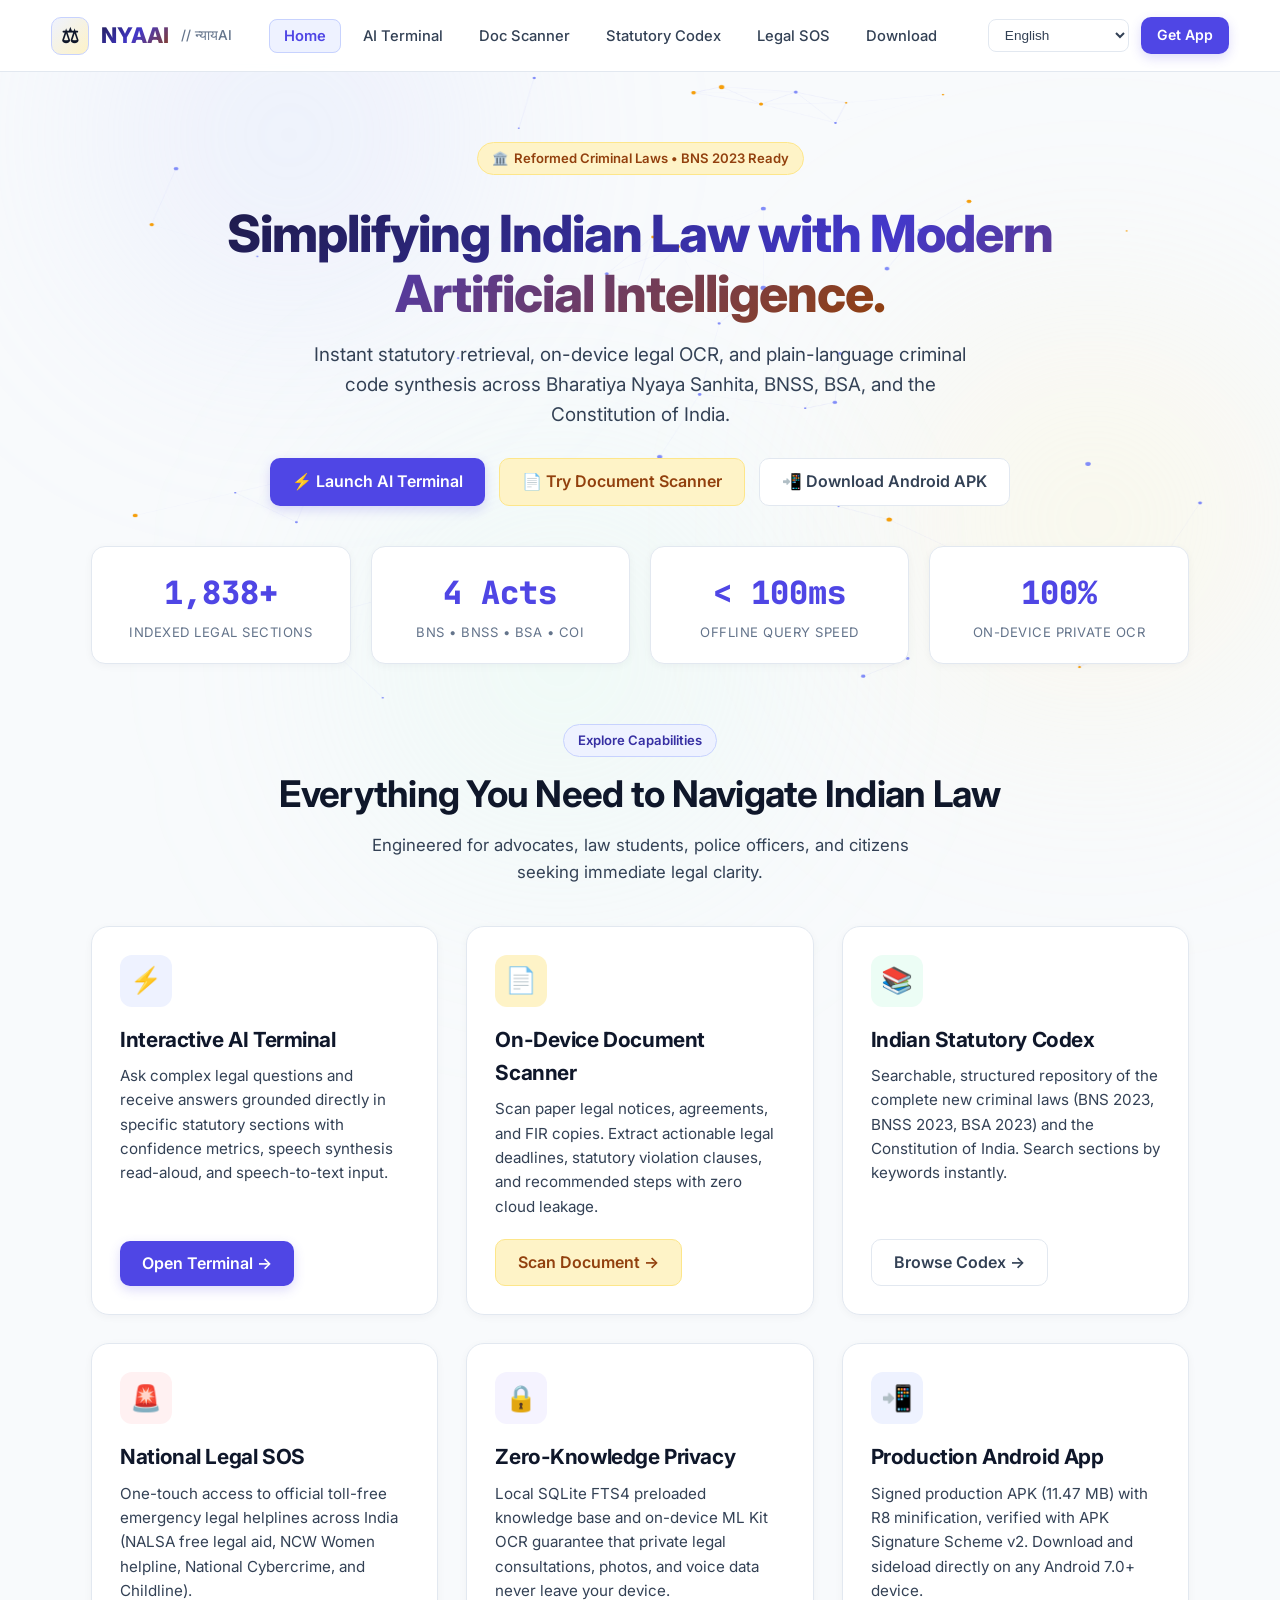
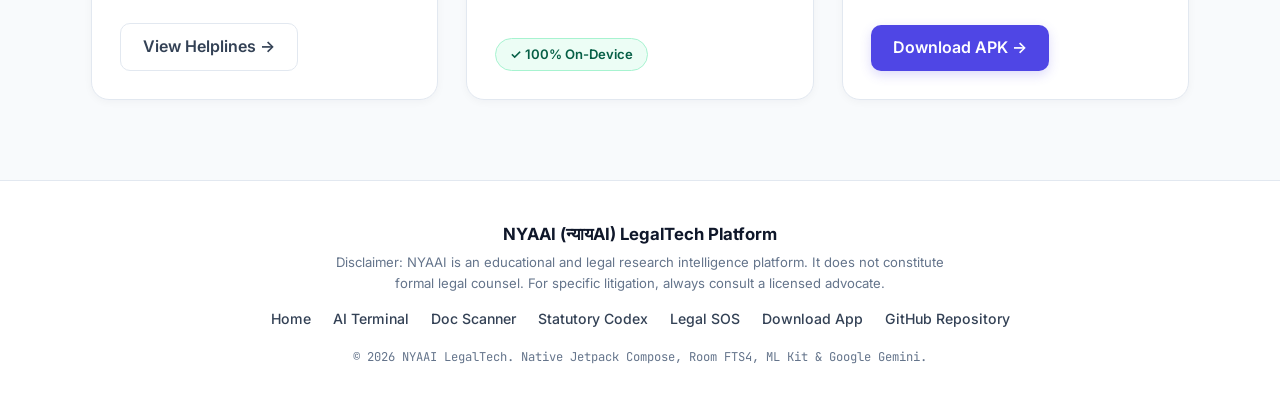
==== commit d6cbddea: "fix(web): remove UTF-8 BOM, add cache-busting v2.2, and enforce warm pastel theme across all pages" ====
--- a/docs/index.html
+++ b/docs/index.html
@@ -1,4 +1,4 @@
-﻿<!DOCTYPE html>
+<!DOCTYPE html>
 <html lang="en">
 <head>
   <meta charset="UTF-8">
@@ -8,7 +8,7 @@
   <link rel="preconnect" href="https://fonts.googleapis.com">
   <link rel="preconnect" href="https://fonts.gstatic.com" crossorigin>
   <link href="https://fonts.googleapis.com/css2?family=Inter:wght@400;500;600;700;800&family=JetBrains+Mono:wght@500;700&display=swap" rel="stylesheet">
-  <link rel="stylesheet" href="styles.css">
+  <link rel="stylesheet" href="styles.css?v=2.2">
 </head>
 <body>
 
@@ -197,6 +197,6 @@
     </div>
   </footer>
 
-  <script src="app.js"></script>
+  <script src="app.js?v=2.2"></script>
 </body>
 </html>
--- a/docs/styles.css
+++ b/docs/styles.css
@@ -1,14 +1,15 @@
-﻿/* =========================================================
+/* =========================================================
    NYAAI (न्यायAI) — Warm Pastel & Light LegalTech Design System
+   Pure UTF-8 (No BOM) | Version 2.2
    ========================================================= */
 
 :root {
   /* Surfaces & Backgrounds */
   --bg-primary: #F8FAFC;
   --bg-secondary: #F1F5F9;
-  --bg-surface: rgba(255, 255, 255, 0.88);
+  --bg-surface: rgba(255, 255, 255, 0.94);
   --bg-card: #FFFFFF;
-  --bg-card-hover: #FCFDFF;
+  --bg-card-hover: #F8FAFC;
   
   /* Borders & Shadows */
   --border-subtle: #E2E8F0;
@@ -49,7 +50,7 @@
   --pastel-purple-text: #5B21B6;
 
   /* Fonts */
-  --font-mono: 'JetBrains Mono', 'Fira Code', 'Consolas', monospace;
+  --font-mono: 'JetBrains Mono', 'Fira Code', Consolas, monospace;
   --font-sans: 'Inter', -apple-system, BlinkMacSystemFont, 'Segoe UI', Roboto, sans-serif;
   --transition-smooth: all 0.25s cubic-bezier(0.16, 1, 0.3, 1);
 }
@@ -63,19 +64,20 @@
 html {
   scroll-behavior: smooth;
   font-size: 16px;
+  background-color: #F8FAFC !important;
 }
 
 body {
   font-family: var(--font-sans);
-  background-color: var(--bg-primary);
-  color: var(--text-primary);
+  background-color: #F8FAFC !important;
+  color: #0F172A !important;
   line-height: 1.6;
   overflow-x: hidden;
   position: relative;
   min-height: 100vh;
 }
 
-/* Subtle Organic Pastel Mesh Backgrounds */
+/* Subtle Organic Pastel Ambient Meshes */
 .bg-pastel-orb {
   position: fixed;
   border-radius: 50%;
@@ -89,7 +91,7 @@
   left: 5%;
   width: 450px;
   height: 450px;
-  background: radial-gradient(circle, rgba(199, 210, 254, 0.45) 0%, transparent 70%);
+  background: radial-gradient(circle, rgba(199, 210, 254, 0.5) 0%, transparent 70%);
 }
 
 .orb-2 {
@@ -97,7 +99,7 @@
   right: -5%;
   width: 500px;
   height: 500px;
-  background: radial-gradient(circle, rgba(254, 243, 199, 0.5) 0%, transparent 70%);
+  background: radial-gradient(circle, rgba(254, 243, 199, 0.55) 0%, transparent 70%);
 }
 
 .orb-3 {
@@ -105,15 +107,16 @@
   left: 25%;
   width: 480px;
   height: 480px;
-  background: radial-gradient(circle, rgba(209, 250, 229, 0.4) 0%, transparent 70%);
+  background: radial-gradient(circle, rgba(209, 250, 229, 0.45) 0%, transparent 70%);
 }
 
 /* Custom Refined Scrollbar */
 ::-webkit-scrollbar {
   width: 7px;
+  height: 7px;
 }
 ::-webkit-scrollbar-track {
-  background: var(--bg-primary);
+  background: #F8FAFC;
 }
 ::-webkit-scrollbar-thumb {
   background: #CBD5E1;
@@ -123,10 +126,10 @@
   background: #94A3B8;
 }
 
-/* Typography & General Utilities */
+/* Typography & Utilities */
 h1, h2, h3, h4, h5 {
   font-weight: 700;
-  color: var(--text-primary);
+  color: #0F172A;
   letter-spacing: -0.02em;
 }
 
@@ -140,16 +143,16 @@
   font-family: var(--font-mono);
 }
 
-/* Pastel Badges */
+/* Pastel Badges & Chips */
 .badge-pastel-blue {
   display: inline-flex;
   align-items: center;
   gap: 6px;
   padding: 5px 14px;
   border-radius: 20px;
-  background: var(--pastel-blue-bg);
-  border: 1px solid var(--pastel-blue-border);
-  color: var(--pastel-blue-text);
+  background: #EEF2FF;
+  border: 1px solid #C7D2FE;
+  color: #3730A3;
   font-size: 0.82rem;
   font-weight: 600;
 }
@@ -160,57 +163,70 @@
   gap: 6px;
   padding: 5px 14px;
   border-radius: 20px;
-  background: var(--pastel-gold-bg);
-  border: 1px solid var(--pastel-gold-border);
-  color: var(--pastel-gold-text);
+  background: #FEF3C7;
+  border: 1px solid #FDE68A;
+  color: #92400E;
   font-size: 0.82rem;
   font-weight: 600;
 }
 
-.badge-pastel-sage {
+.badge-pastel-sage, .confidence-chip {
   display: inline-flex;
   align-items: center;
   gap: 6px;
   padding: 5px 14px;
   border-radius: 20px;
-  background: var(--pastel-sage-bg);
-  border: 1px solid var(--pastel-sage-border);
-  color: var(--pastel-sage-text);
+  background: #ECFDF5;
+  border: 1px solid #A7F3D0;
+  color: #065F46;
   font-size: 0.82rem;
   font-weight: 600;
 }
 
+.badge-pastel-rose {
+  display: inline-flex;
+  align-items: center;
+  gap: 6px;
+  padding: 5px 14px;
+  border-radius: 20px;
+  background: #FFF1F2;
+  border: 1px solid #FECDD3;
+  color: #9F1239;
+  font-size: 0.82rem;
+  font-weight: 600;
+}
+
 /* Cards & Surfaces */
-.card-pastel {
-  background: var(--bg-card);
-  border: 1px solid var(--border-subtle);
+.card-pastel, .glass-panel {
+  background: #FFFFFF;
+  border: 1px solid #E2E8F0;
   border-radius: 16px;
   padding: 24px;
-  box-shadow: var(--shadow-sm);
-  transition: var(--transition-smooth);
-}
-
-.card-pastel:hover {
-  box-shadow: var(--shadow-md);
+  box-shadow: 0 2px 8px rgba(15, 23, 42, 0.04);
+  transition: all 0.25s cubic-bezier(0.16, 1, 0.3, 1);
+}
+
+.card-pastel:hover, .glass-panel:hover {
+  box-shadow: 0 8px 24px rgba(15, 23, 42, 0.06);
   border-color: #CBD5E1;
   transform: translateY(-2px);
 }
 
-/* Navigation Header */
+/* Sticky Navigation Header */
 .pastel-nav {
   position: sticky;
   top: 0;
   left: 0;
   width: 100%;
-  height: 72px;
+  min-height: 72px;
   display: flex;
   align-items: center;
   justify-content: space-between;
   padding: 0 4%;
-  background: rgba(255, 255, 255, 0.88);
+  background: rgba(255, 255, 255, 0.94);
   backdrop-filter: blur(16px);
   -webkit-backdrop-filter: blur(16px);
-  border-bottom: 1px solid var(--border-subtle);
+  border-bottom: 1px solid #E2E8F0;
   z-index: 1000;
 }
 
@@ -221,6 +237,7 @@
   text-decoration: none;
   font-size: 1.35rem;
   font-weight: 800;
+  color: #0F172A;
 }
 
 .logo-box {
@@ -243,25 +260,26 @@
 }
 
 .nav-links a {
-  color: var(--text-secondary);
+  color: #334155;
   text-decoration: none;
   font-size: 0.92rem;
   font-weight: 500;
   padding: 7px 14px;
   border-radius: 8px;
-  transition: var(--transition-smooth);
+  transition: all 0.25s cubic-bezier(0.16, 1, 0.3, 1);
+  white-space: nowrap;
 }
 
 .nav-links a:hover {
-  color: var(--primary-blue);
-  background: var(--pastel-blue-bg);
+  color: #4F46E5;
+  background: #EEF2FF;
 }
 
 .nav-links a.active {
-  color: var(--primary-blue);
-  background: var(--pastel-blue-bg);
-  font-weight: 600;
-  border: 1px solid var(--pastel-blue-border);
+  color: #4F46E5;
+  background: #EEF2FF;
+  font-weight: 600;
+  border: 1px solid #C7D2FE;
 }
 
 .nav-actions {
@@ -272,24 +290,24 @@
 
 .lang-select {
   background: #FFFFFF;
-  color: var(--text-secondary);
-  border: 1px solid var(--border-subtle);
+  color: #334155;
+  border: 1px solid #E2E8F0;
   border-radius: 8px;
   padding: 7px 12px;
   font-size: 0.85rem;
   outline: none;
   cursor: pointer;
-  transition: var(--transition-smooth);
+  transition: all 0.25s cubic-bezier(0.16, 1, 0.3, 1);
 }
 
 .lang-select:focus {
-  border-color: var(--primary-blue);
+  border-color: #4F46E5;
 }
 
 /* Button Variants */
 .btn-primary {
   background: #4F46E5;
-  color: #FFFFFF;
+  color: #FFFFFF !important;
   font-weight: 600;
   padding: 10px 22px;
   border-radius: 10px;
@@ -300,7 +318,7 @@
   align-items: center;
   gap: 8px;
   box-shadow: 0 4px 12px rgba(79, 70, 229, 0.2);
-  transition: var(--transition-smooth);
+  transition: all 0.25s cubic-bezier(0.16, 1, 0.3, 1);
 }
 
 .btn-primary:hover {
@@ -311,8 +329,8 @@
 
 .btn-secondary {
   background: #FFFFFF;
-  color: var(--text-secondary);
-  border: 1px solid var(--border-subtle);
+  color: #334155 !important;
+  border: 1px solid #E2E8F0;
   font-weight: 600;
   padding: 10px 22px;
   border-radius: 10px;
@@ -321,19 +339,19 @@
   display: inline-flex;
   align-items: center;
   gap: 8px;
-  transition: var(--transition-smooth);
+  transition: all 0.25s cubic-bezier(0.16, 1, 0.3, 1);
 }
 
 .btn-secondary:hover {
-  background: var(--bg-secondary);
-  color: var(--text-primary);
+  background: #F1F5F9;
+  color: #0F172A !important;
   border-color: #CBD5E1;
 }
 
 .btn-honey {
-  background: var(--pastel-gold-bg);
-  color: var(--pastel-gold-text);
-  border: 1px solid var(--pastel-gold-border);
+  background: #FEF3C7;
+  color: #92400E !important;
+  border: 1px solid #FDE68A;
   font-weight: 600;
   padding: 10px 22px;
   border-radius: 10px;
@@ -342,7 +360,7 @@
   display: inline-flex;
   align-items: center;
   gap: 8px;
-  transition: var(--transition-smooth);
+  transition: all 0.25s cubic-bezier(0.16, 1, 0.3, 1);
 }
 
 .btn-honey:hover {
@@ -375,11 +393,12 @@
   max-width: 860px;
   margin: 16px auto;
   font-weight: 800;
+  color: #0F172A;
 }
 
 .hero-subtitle {
   font-size: 1.18rem;
-  color: var(--text-secondary);
+  color: #334155;
   max-width: 680px;
   margin: 0 auto 28px auto;
 }
@@ -402,12 +421,12 @@
 
 .metric-card {
   background: #FFFFFF;
-  border: 1px solid var(--border-subtle);
+  border: 1px solid #E2E8F0;
   border-radius: 14px;
   padding: 20px;
   text-align: center;
-  box-shadow: var(--shadow-sm);
-  transition: var(--transition-smooth);
+  box-shadow: 0 2px 8px rgba(15, 23, 42, 0.04);
+  transition: all 0.25s cubic-bezier(0.16, 1, 0.3, 1);
 }
 
 .metric-card:hover {
@@ -419,12 +438,12 @@
   font-size: 2rem;
   font-weight: 800;
   font-family: var(--font-mono);
-  color: var(--primary-blue);
+  color: #4F46E5;
 }
 
 .metric-label {
   font-size: 0.82rem;
-  color: var(--text-muted);
+  color: #64748B;
   text-transform: uppercase;
   letter-spacing: 0.5px;
   margin-top: 4px;
@@ -447,10 +466,11 @@
 .page-title {
   font-size: 2.3rem;
   margin-top: 8px;
+  color: #0F172A;
 }
 
 .page-desc {
-  color: var(--text-secondary);
+  color: #334155;
   font-size: 1.05rem;
   max-width: 600px;
   margin: 8px auto 0 auto;
@@ -466,18 +486,18 @@
 
 .showcase-card {
   background: #FFFFFF;
-  border: 1px solid var(--border-subtle);
+  border: 1px solid #E2E8F0;
   border-radius: 18px;
   padding: 28px;
-  box-shadow: var(--shadow-sm);
+  box-shadow: 0 2px 8px rgba(15, 23, 42, 0.04);
   display: flex;
   flex-direction: column;
   justify-content: space-between;
-  transition: var(--transition-smooth);
+  transition: all 0.25s cubic-bezier(0.16, 1, 0.3, 1);
 }
 
 .showcase-card:hover {
-  box-shadow: var(--shadow-md);
+  box-shadow: 0 8px 24px rgba(15, 23, 42, 0.06);
   border-color: #CBD5E1;
   transform: translateY(-3px);
 }
@@ -496,9 +516,9 @@
 /* Terminal & Chat Workspace */
 .terminal-card {
   background: #FFFFFF;
-  border: 1px solid var(--border-subtle);
+  border: 1px solid #E2E8F0;
   border-radius: 18px;
-  box-shadow: var(--shadow-md);
+  box-shadow: 0 8px 24px rgba(15, 23, 42, 0.06);
   overflow: hidden;
   display: flex;
   flex-direction: column;
@@ -507,11 +527,13 @@
 
 .terminal-topbar {
   background: #F8FAFC;
-  border-bottom: 1px solid var(--border-subtle);
+  border-bottom: 1px solid #E2E8F0;
   padding: 14px 20px;
   display: flex;
   align-items: center;
   justify-content: space-between;
+  flex-wrap: wrap;
+  gap: 10px;
 }
 
 .chat-scroll {
@@ -522,38 +544,43 @@
   gap: 18px;
   max-height: 500px;
   overflow-y: auto;
-}
-
-.chat-bubble {
+  background: #FFFFFF;
+}
+
+.chat-bubble, .message-bubble {
   max-width: 85%;
   padding: 16px 20px;
   border-radius: 14px;
   font-size: 0.96rem;
   line-height: 1.6;
-}
-
-.chat-user {
+  word-break: break-word;
+}
+
+.chat-user, .user-message {
   align-self: flex-end;
-  background: #EEF2FF;
-  border: 1px solid #C7D2FE;
-  color: #1E1B4B;
-}
-
-.chat-ai {
+  background: #EEF2FF !important;
+  border: 1px solid #C7D2FE !important;
+  color: #1E1B4B !important;
+  border-bottom-right-radius: 4px;
+}
+
+.chat-ai, .bot-message {
   align-self: flex-start;
-  background: #F8FAFC;
-  border: 1px solid var(--border-subtle);
-  color: var(--text-primary);
-}
-
-.citation-pastel-box {
+  background: #F8FAFC !important;
+  border: 1px solid #E2E8F0 !important;
+  color: #0F172A !important;
+  border-bottom-left-radius: 4px;
+}
+
+.citation-pastel-box, .citation-card {
   margin-top: 12px;
-  background: var(--pastel-gold-bg);
-  border-left: 3px solid var(--primary-gold);
+  background: #FEF3C7 !important;
+  border-left: 3px solid #D97706 !important;
+  border: 1px solid #FDE68A;
   border-radius: 6px;
   padding: 10px 14px;
   font-size: 0.88rem;
-  color: #78350F;
+  color: #78350F !important;
 }
 
 .prompt-chips {
@@ -561,29 +588,30 @@
   gap: 8px;
   flex-wrap: wrap;
   padding: 0 24px 14px 24px;
-}
-
-.chip-btn {
+  background: #FFFFFF;
+}
+
+.chip-btn, .suggestion-chip {
   background: #F1F5F9;
-  border: 1px solid var(--border-subtle);
-  color: var(--text-secondary);
+  border: 1px solid #E2E8F0;
+  color: #334155;
   padding: 6px 14px;
   border-radius: 20px;
   font-size: 0.82rem;
   cursor: pointer;
-  transition: var(--transition-smooth);
-}
-
-.chip-btn:hover {
-  background: var(--pastel-blue-bg);
-  border-color: var(--pastel-blue-border);
-  color: var(--primary-blue);
+  transition: all 0.25s cubic-bezier(0.16, 1, 0.3, 1);
+}
+
+.chip-btn:hover, .suggestion-chip:hover {
+  background: #EEF2FF;
+  border-color: #C7D2FE;
+  color: #4F46E5;
 }
 
 .terminal-bottom {
   padding: 14px 20px;
   background: #F8FAFC;
-  border-top: 1px solid var(--border-subtle);
+  border-top: 1px solid #E2E8F0;
   display: flex;
   align-items: center;
   gap: 12px;
@@ -592,17 +620,17 @@
 .terminal-input {
   flex: 1;
   background: #FFFFFF;
-  border: 1px solid var(--border-subtle);
+  border: 1px solid #E2E8F0;
   border-radius: 10px;
   padding: 10px 16px;
   font-size: 0.95rem;
-  color: var(--text-primary);
+  color: #0F172A;
   outline: none;
-  transition: var(--transition-smooth);
+  transition: all 0.25s cubic-bezier(0.16, 1, 0.3, 1);
 }
 
 .terminal-input:focus {
-  border-color: var(--primary-blue);
+  border-color: #4F46E5;
   box-shadow: 0 0 0 3px rgba(79, 70, 229, 0.1);
 }
 
@@ -615,10 +643,10 @@
 
 .scanner-viewport {
   background: #FFFFFF;
-  border: 1px solid var(--border-subtle);
+  border: 1px solid #E2E8F0;
   border-radius: 16px;
   padding: 24px;
-  box-shadow: var(--shadow-sm);
+  box-shadow: 0 2px 8px rgba(15, 23, 42, 0.04);
   position: relative;
   overflow: hidden;
   display: flex;
@@ -657,9 +685,10 @@
   line-height: 1.8;
   color: #292524;
   min-height: 280px;
-}
-
-.ocr-tag {
+  white-space: pre-line;
+}
+
+.ocr-tag, .ocr-box {
   background: #E0E7FF;
   border: 1px solid #A5B4FC;
   color: #3730A3;
@@ -668,6 +697,36 @@
   font-weight: 600;
 }
 
+.sample-tabs {
+  display: flex;
+  gap: 8px;
+  margin-bottom: 16px;
+  flex-wrap: wrap;
+}
+
+.sample-tab {
+  background: #F1F5F9;
+  border: 1px solid #E2E8F0;
+  color: #334155;
+  padding: 7px 14px;
+  border-radius: 8px;
+  font-size: 0.85rem;
+  cursor: pointer;
+  transition: all 0.25s cubic-bezier(0.16, 1, 0.3, 1);
+}
+
+.sample-tab:hover {
+  background: #EEF2FF;
+  color: #4F46E5;
+}
+
+.sample-tab.active {
+  background: #EEF2FF;
+  border-color: #C7D2FE;
+  color: #4F46E5;
+  font-weight: 600;
+}
+
 /* Statutory Codex */
 .codex-search {
   max-width: 580px;
@@ -679,16 +738,16 @@
   width: 100%;
   padding: 12px 20px 12px 46px;
   background: #FFFFFF;
-  border: 1px solid var(--border-subtle);
+  border: 1px solid #E2E8F0;
   border-radius: 30px;
-  color: var(--text-primary);
+  color: #0F172A;
   font-size: 0.95rem;
   outline: none;
-  box-shadow: var(--shadow-sm);
+  box-shadow: 0 2px 8px rgba(15, 23, 42, 0.04);
 }
 
 .codex-input:focus {
-  border-color: var(--primary-blue);
+  border-color: #4F46E5;
   box-shadow: 0 0 0 3px rgba(79, 70, 229, 0.1);
 }
 
@@ -696,6 +755,60 @@
   display: grid;
   grid-template-columns: repeat(auto-fit, minmax(280px, 1fr));
   gap: 22px;
+}
+
+.codex-card {
+  background: #FFFFFF;
+  border: 1px solid #E2E8F0;
+  border-radius: 14px;
+  padding: 22px;
+  display: flex;
+  flex-direction: column;
+  justify-content: space-between;
+  box-shadow: 0 2px 8px rgba(15, 23, 42, 0.04);
+  transition: all 0.25s cubic-bezier(0.16, 1, 0.3, 1);
+}
+
+.codex-card:hover {
+  border-color: #CBD5E1;
+  transform: translateY(-2px);
+  box-shadow: 0 8px 24px rgba(15, 23, 42, 0.06);
+}
+
+.codex-badge {
+  display: inline-block;
+  font-size: 0.74rem;
+  font-weight: 600;
+  color: #3730A3;
+  background: #EEF2FF;
+  border: 1px solid #C7D2FE;
+  padding: 3px 10px;
+  border-radius: 20px;
+  margin-bottom: 10px;
+}
+
+.codex-act-title {
+  font-size: 1.1rem;
+  font-weight: 700;
+  color: #0F172A;
+  margin-bottom: 8px;
+}
+
+.codex-act-desc {
+  font-size: 0.88rem;
+  color: #475569;
+  line-height: 1.55;
+  margin-bottom: 14px;
+}
+
+.codex-meta {
+  border-top: 1px solid #F1F5F9;
+  padding-top: 12px;
+  display: flex;
+  justify-content: space-between;
+  font-size: 0.8rem;
+  font-family: var(--font-mono);
+  color: #64748B;
 }
 
 /* SOS Directory */
@@ -707,35 +820,35 @@
 }
 
 .sos-cell {
-  background: var(--pastel-rose-bg);
-  border: 1px solid var(--pastel-rose-border);
+  background: #FFF1F2;
+  border: 1px solid #FECDD3;
   border-radius: 16px;
   padding: 24px;
   text-align: center;
-  transition: var(--transition-smooth);
+  transition: all 0.25s cubic-bezier(0.16, 1, 0.3, 1);
 }
 
 .sos-cell:hover {
   transform: translateY(-3px);
-  box-shadow: var(--shadow-md);
+  box-shadow: 0 8px 24px rgba(15, 23, 42, 0.06);
 }
 
 .sos-digits {
   font-size: 2.4rem;
   font-weight: 800;
   font-family: var(--font-mono);
-  color: var(--primary-rose);
+  color: #E11D48;
   margin: 8px 0;
 }
 
 /* Footer */
 .pastel-footer {
   background: #FFFFFF;
-  border-top: 1px solid var(--border-subtle);
+  border-top: 1px solid #E2E8F0;
   padding: 40px 4% 30px 4%;
   text-align: center;
   font-size: 0.88rem;
-  color: var(--text-muted);
+  color: #64748B;
 }
 
 .footer-nav {
@@ -747,26 +860,52 @@
 }
 
 .footer-nav a {
-  color: var(--text-secondary);
+  color: #334155;
   text-decoration: none;
   font-weight: 500;
-  transition: var(--transition-smooth);
+  transition: all 0.25s cubic-bezier(0.16, 1, 0.3, 1);
 }
 
 .footer-nav a:hover {
-  color: var(--primary-blue);
-}
-
-/* Responsive */
+  color: #4F46E5;
+}
+
+/* Responsive Rules & Mobile Navigation */
 @media (max-width: 900px) {
+  .pastel-nav {
+    min-height: auto;
+    padding: 12px 16px;
+    flex-wrap: wrap;
+    gap: 12px;
+  }
+
+  .nav-links {
+    display: flex;
+    overflow-x: auto;
+    width: 100%;
+    order: 3;
+    padding: 4px 0 6px 0;
+    gap: 6px;
+    -webkit-overflow-scrolling: touch;
+    scrollbar-width: none;
+  }
+
+  .nav-links::-webkit-scrollbar {
+    display: none;
+  }
+
+  .nav-links a {
+    font-size: 0.84rem;
+    padding: 6px 12px;
+  }
+
   .hero-title { font-size: 2.4rem; }
   .metrics-row { grid-template-columns: repeat(2, 1fr); }
   .scanner-split { grid-template-columns: 1fr; }
-  .nav-links { display: none; }
 }
 
 @media (max-width: 600px) {
   .hero-title { font-size: 2rem; }
   .metrics-row { grid-template-columns: 1fr; }
-  .chat-bubble { max-width: 95%; }
-}
+  .chat-bubble, .message-bubble { max-width: 95%; }
+}
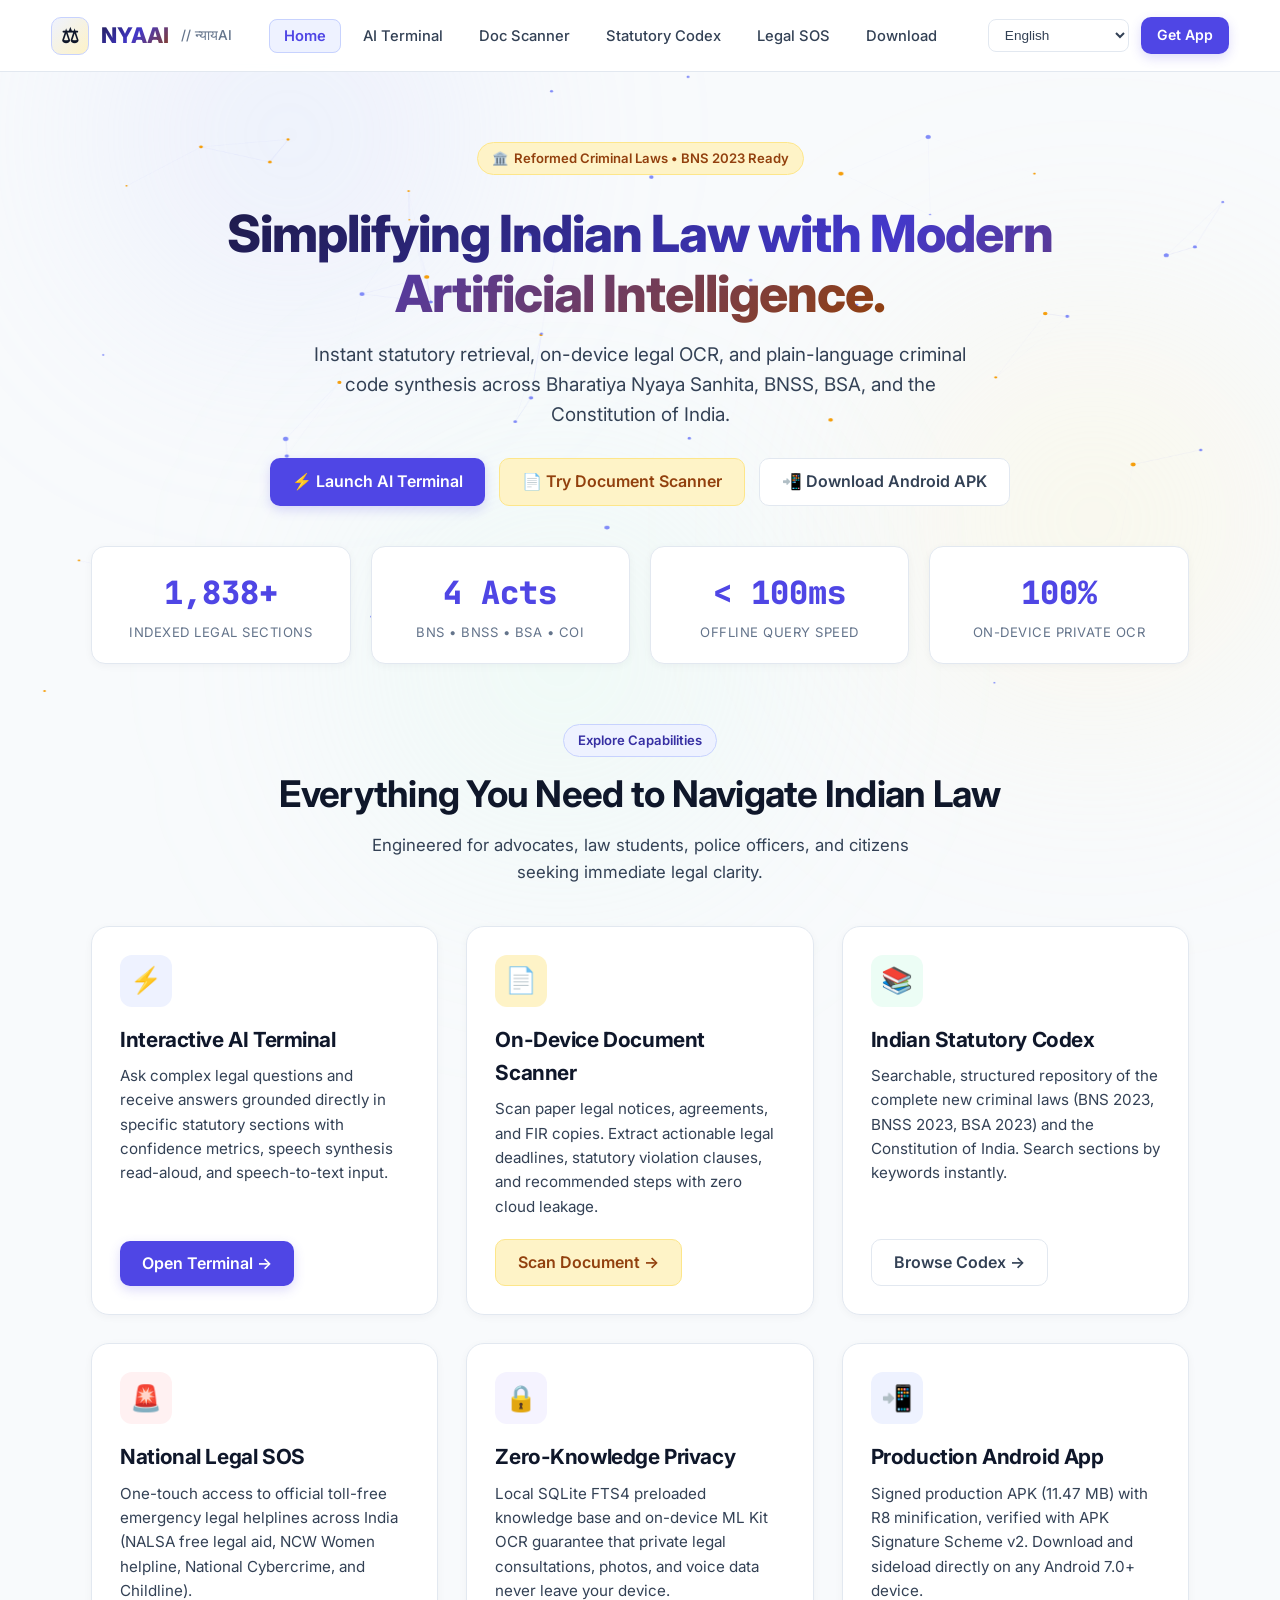
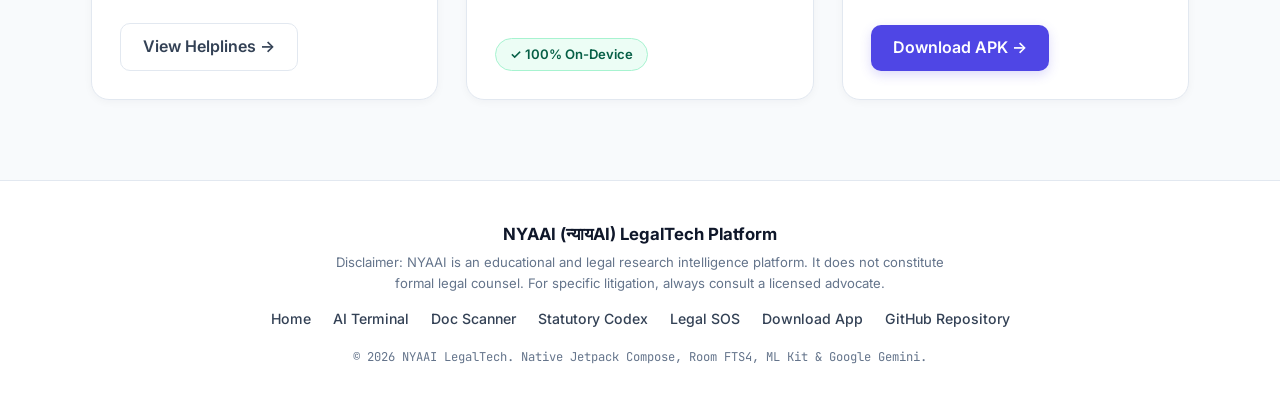
==== commit 9c8c709b: "feat(distribution): include release APK binary in docs and fix repository URLs to Nyaai" ====
--- a/docs/index.html
+++ b/docs/index.html
@@ -189,7 +189,7 @@
       <a href="codex.html">Statutory Codex</a>
       <a href="sos.html">Legal SOS</a>
       <a href="download.html">Download App</a>
-      <a href="https://github.com/Lunaca47/Nyaai_" target="_blank" rel="noopener noreferrer">GitHub Repository</a>
+      <a href="https://github.com/Lunaca47/Nyaai" target="_blank" rel="noopener noreferrer">GitHub Repository</a>
     </div>
 
     <div class="mono" style="font-size: 0.76rem; color: var(--text-muted); margin-top: 10px;">
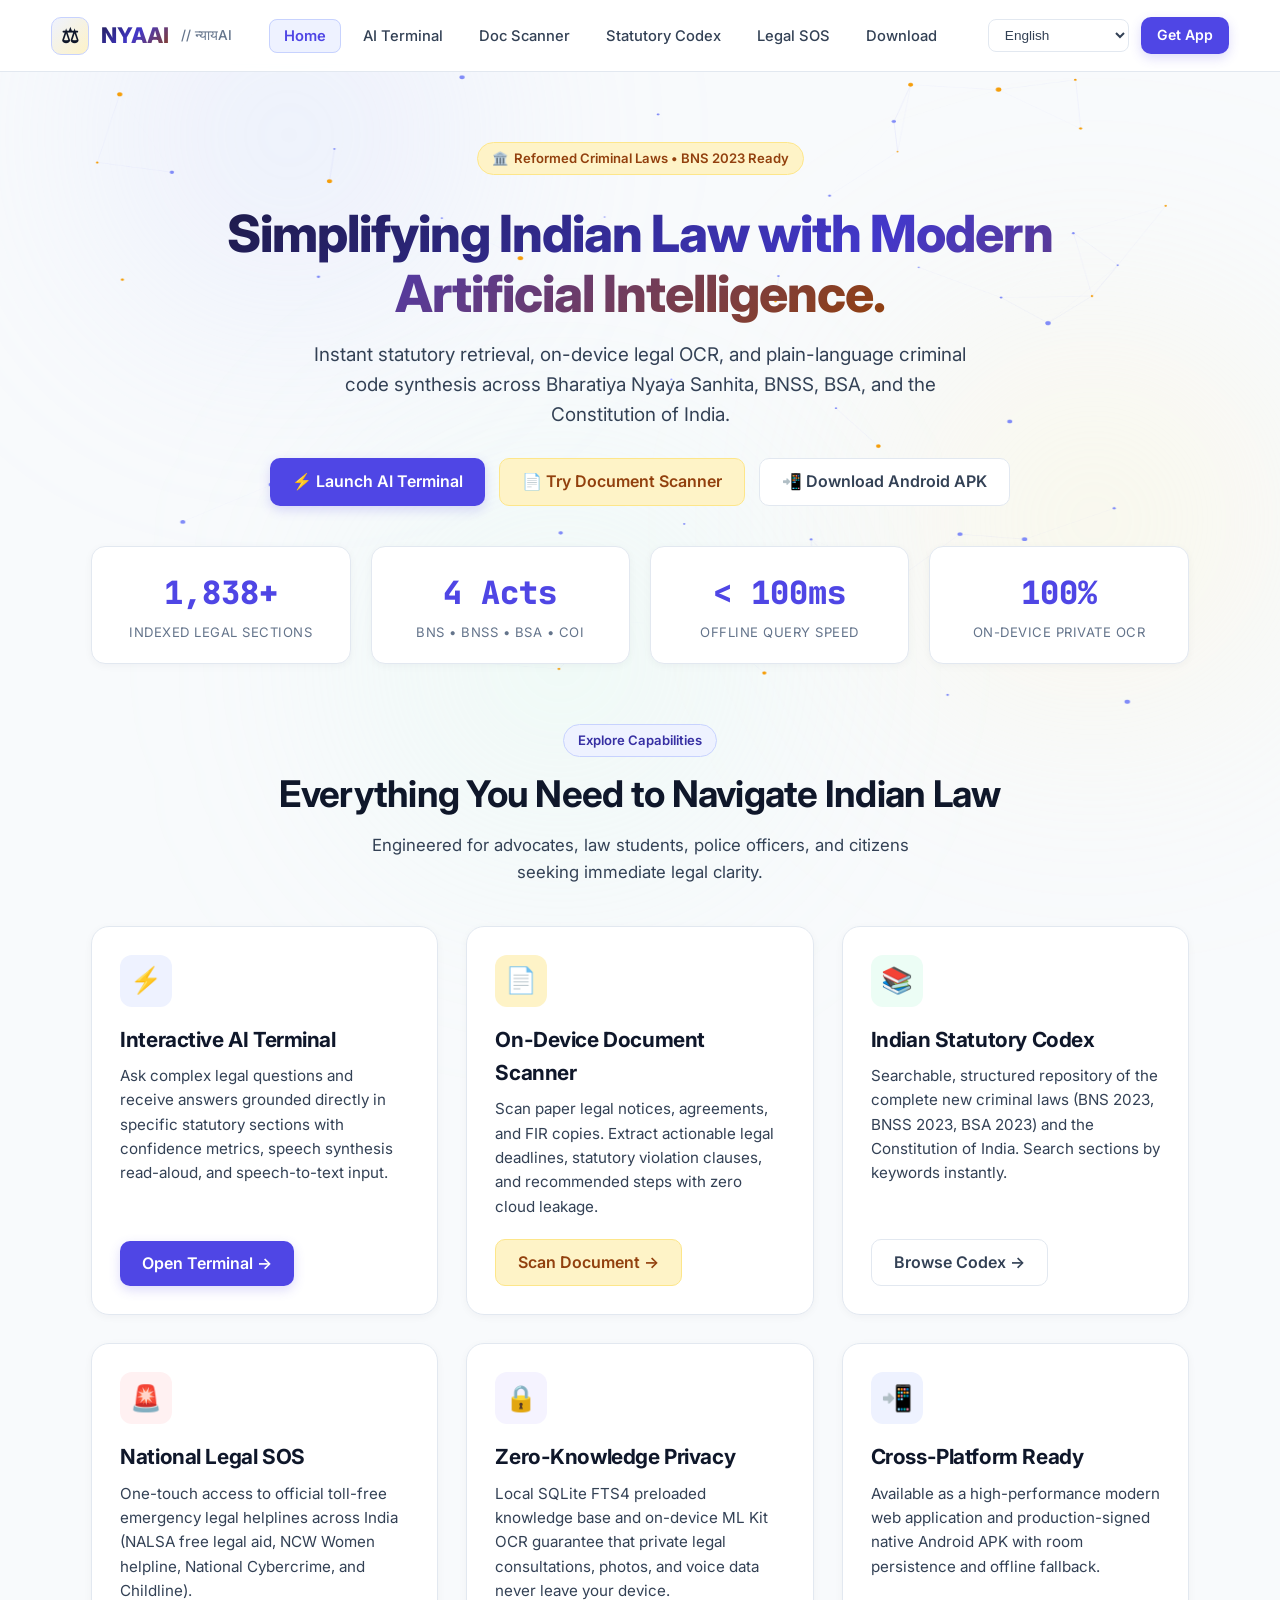
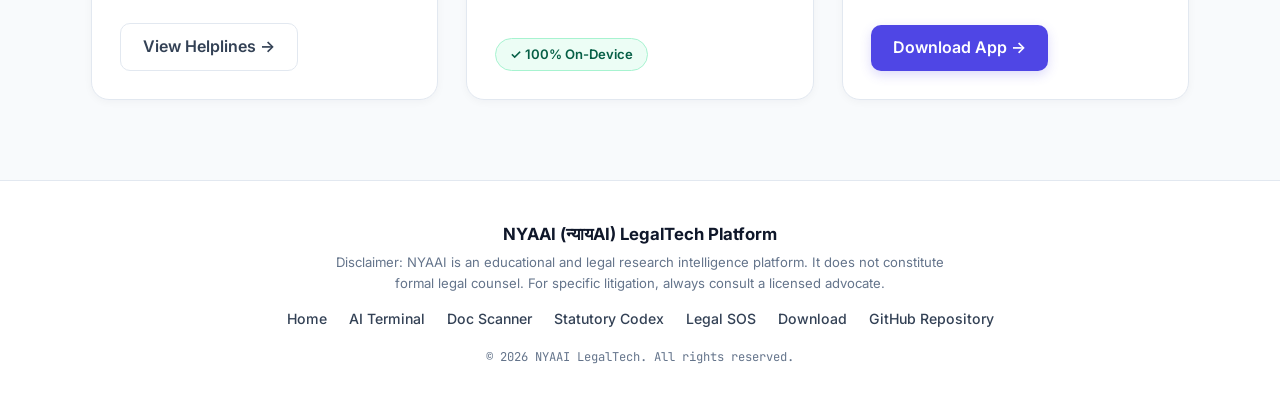
==== commit 454ea0d2: "feat: NYAAI V2 Architecture Refactor and Remediation Passes 1-8 - Backend: FastAPI service with Post" ====
--- a/docs/index.html
+++ b/docs/index.html
@@ -197,6 +197,7 @@
     </div>
   </footer>
 
+  <script src="config.js?v=2.2"></script>
   <script src="app.js?v=2.2"></script>
 </body>
 </html>
--- a/docs/styles.css
+++ b/docs/styles.css
@@ -583,29 +583,135 @@
   color: #78350F !important;
 }
 
+.prompt-chips-wrapper {
+  position: relative;
+  background: #FFFFFF;
+  border-top: 1px solid #F1F5F9;
+}
+
 .prompt-chips {
   display: flex;
   gap: 8px;
-  flex-wrap: wrap;
-  padding: 0 24px 14px 24px;
-  background: #FFFFFF;
+  flex-wrap: nowrap;
+  overflow-x: auto;
+  overflow-y: hidden;
+  padding: 8px 20px 10px 20px;
+  background: #FFFFFF;
+  scrollbar-width: thin;
+  scrollbar-color: #CBD5E1 transparent;
+  -webkit-overflow-scrolling: touch;
+  align-items: center;
+  scroll-behavior: smooth;
+}
+
+.prompt-chips::-webkit-scrollbar {
+  height: 5px;
+}
+
+.prompt-chips::-webkit-scrollbar-track {
+  background: #F8FAFC;
+  border-radius: 4px;
+  margin: 0 16px;
+}
+
+.prompt-chips::-webkit-scrollbar-thumb {
+  background: #CBD5E1;
+  border-radius: 10px;
+}
+
+.prompt-chips::-webkit-scrollbar-thumb:hover {
+  background: #94A3B8;
 }
 
 .chip-btn, .suggestion-chip {
   background: #F1F5F9;
   border: 1px solid #E2E8F0;
   color: #334155;
-  padding: 6px 14px;
+  padding: 6px 13px;
   border-radius: 20px;
-  font-size: 0.82rem;
+  font-size: 0.81rem;
+  font-weight: 500;
   cursor: pointer;
-  transition: all 0.25s cubic-bezier(0.16, 1, 0.3, 1);
+  white-space: nowrap;
+  flex-shrink: 0;
+  display: inline-flex;
+  align-items: center;
+  gap: 5px;
+  transition: all 0.2s cubic-bezier(0.16, 1, 0.3, 1);
+  user-select: none;
 }
 
 .chip-btn:hover, .suggestion-chip:hover {
   background: #EEF2FF;
   border-color: #C7D2FE;
   color: #4F46E5;
+  transform: translateY(-1px);
+}
+
+.chip-category-badge {
+  flex-shrink: 0;
+  font-size: 0.70rem;
+  font-weight: 700;
+  text-transform: uppercase;
+  letter-spacing: 0.04em;
+  padding: 3px 8px;
+  border-radius: 6px;
+  white-space: nowrap;
+  display: inline-flex;
+  align-items: center;
+  gap: 4px;
+}
+
+.badge-statute {
+  background: #F1F5F9;
+  color: #475569;
+  border: 1px solid #E2E8F0;
+}
+
+.badge-scenario {
+  background: #FEF3C7;
+  color: #92400E;
+  border: 1px solid #FDE68A;
+}
+
+.badge-brief {
+  background: #EEF2FF;
+  color: #4338CA;
+  border: 1px solid #C7D2FE;
+}
+
+.chip-divider {
+  display: inline-block;
+  width: 1px;
+  height: 16px;
+  background: #E2E8F0;
+  margin: 0 4px;
+  flex-shrink: 0;
+}
+
+.chip-scenario {
+  background: #FFFBEB;
+  border-color: #FDE68A;
+  color: #92400E;
+}
+
+.chip-scenario:hover {
+  background: #FEF3C7;
+  border-color: #F59E0B;
+  color: #78350F;
+}
+
+.chip-brief {
+  background: #EEF2FF;
+  border-color: #C7D2FE;
+  color: #4338CA;
+  font-weight: 600;
+}
+
+.chip-brief:hover {
+  background: #E0E7FF;
+  border-color: #818CF8;
+  color: #312E81;
 }
 
 .terminal-bottom {
@@ -909,3 +1015,73 @@
   .metrics-row { grid-template-columns: 1fr; }
   .chat-bubble, .message-bubble { max-width: 95%; }
 }
+
+/* =========================================================
+   Advocate Advisory & Legal Proceeding Styles
+   ========================================================= */
+.advocate-card {
+  background: #FFFFFF !important;
+  border: 1px solid #E0E7FF !important;
+  border-left: 5px solid #4F46E5 !important;
+  box-shadow: 0 8px 30px rgba(79, 70, 229, 0.08) !important;
+  border-radius: 12px !important;
+  padding: 18px 20px !important;
+  margin-top: 8px !important;
+}
+
+.advocate-badge {
+  background: linear-gradient(135deg, #4F46E5, #3730A3);
+  color: #FFFFFF !important;
+  font-weight: 700;
+  font-size: 0.76rem;
+  padding: 4px 12px;
+  border-radius: 20px;
+  display: inline-flex;
+  align-items: center;
+  gap: 6px;
+  letter-spacing: 0.02em;
+}
+
+.advocate-section-title {
+  font-weight: 700;
+  font-size: 0.95rem;
+  margin: 14px 0 6px 0;
+  display: flex;
+  align-items: center;
+  gap: 6px;
+}
+
+.advocate-list {
+  padding-left: 20px;
+  margin: 0;
+  color: #334155;
+  font-size: 0.91rem;
+  line-height: 1.62;
+}
+
+.advocate-list li {
+  margin-bottom: 6px;
+}
+
+.advocate-list li strong {
+  color: #0F172A;
+}
+
+.advocate-meta-box {
+  background: #F8FAFC;
+  border: 1px solid #E2E8F0;
+  border-radius: 8px;
+  padding: 10px 14px;
+  font-size: 0.88rem;
+  margin: 10px 0 14px 0;
+}
+
+.advocate-caution-box {
+  background: #FFFBEB;
+  border: 1px solid #FDE68A;
+  border-radius: 8px;
+  padding: 10px 14px;
+  margin: 14px 0;
+  font-size: 0.88rem;
+}
+
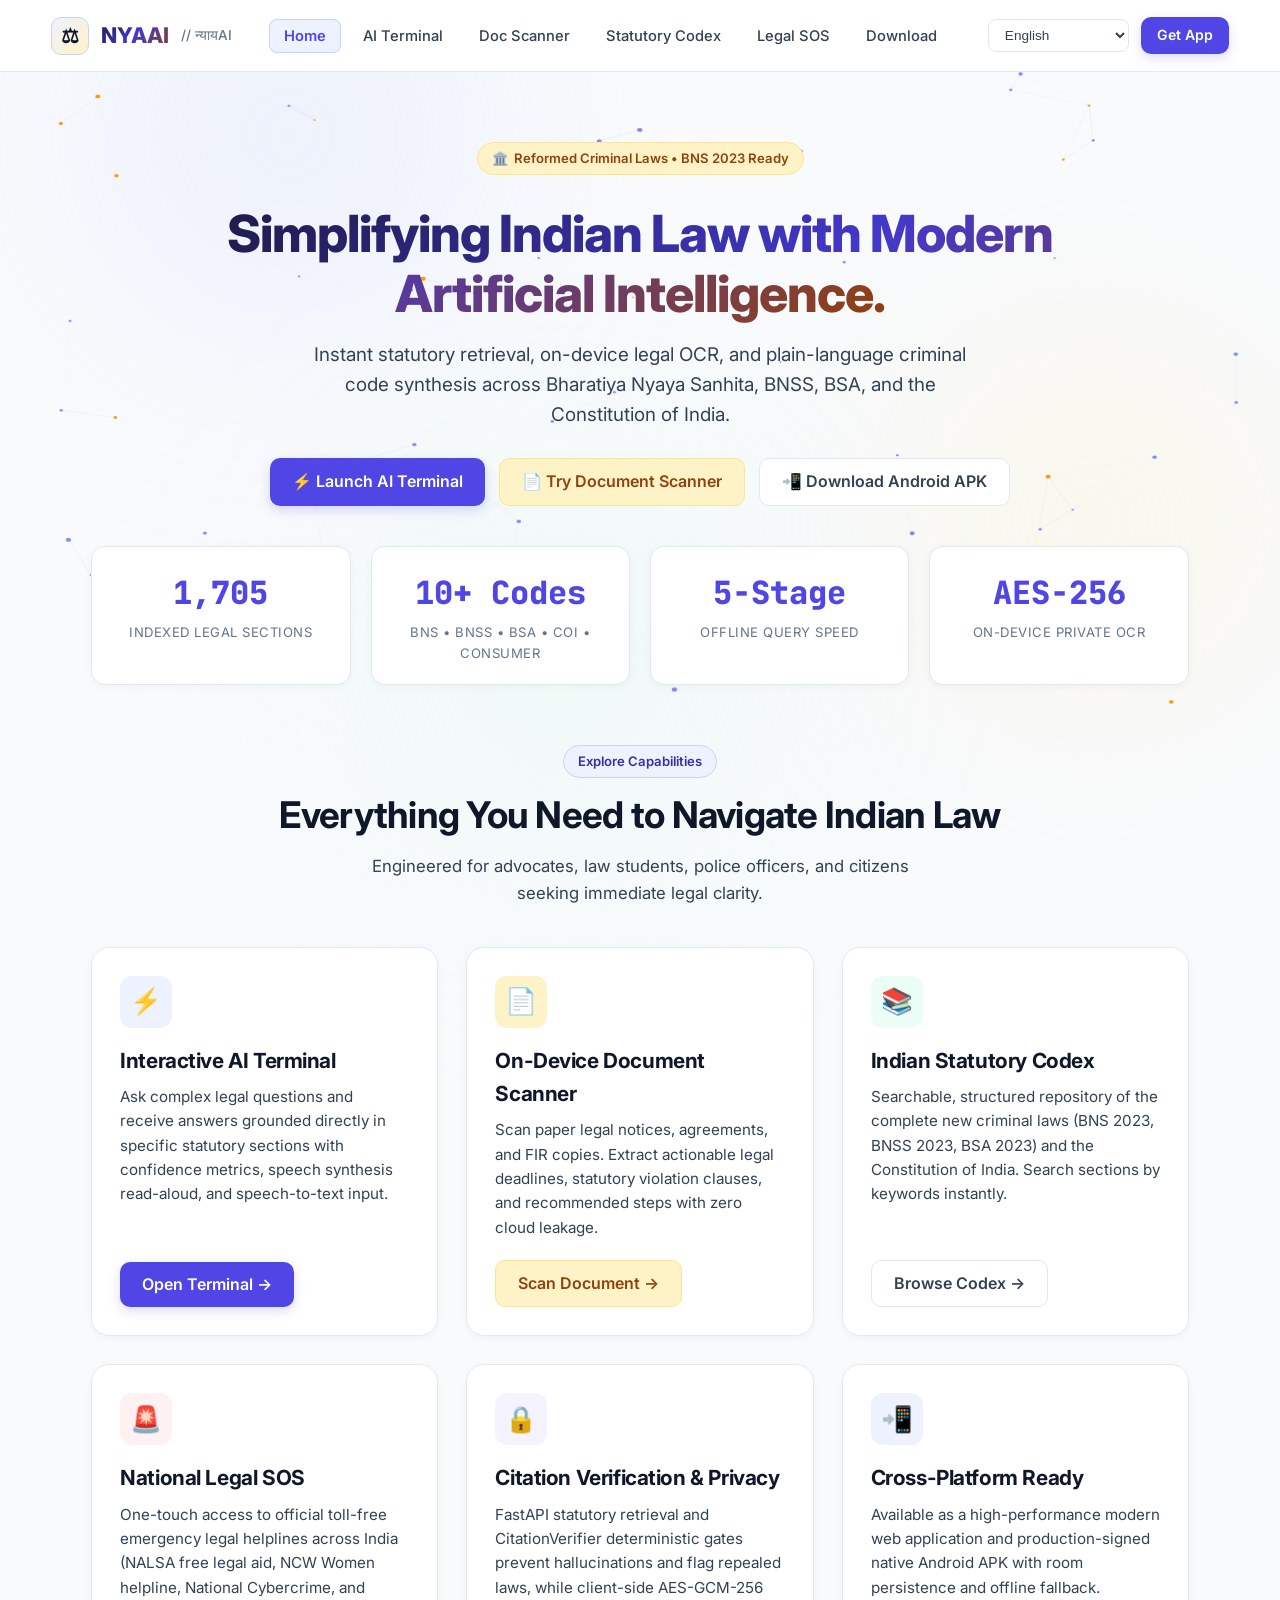
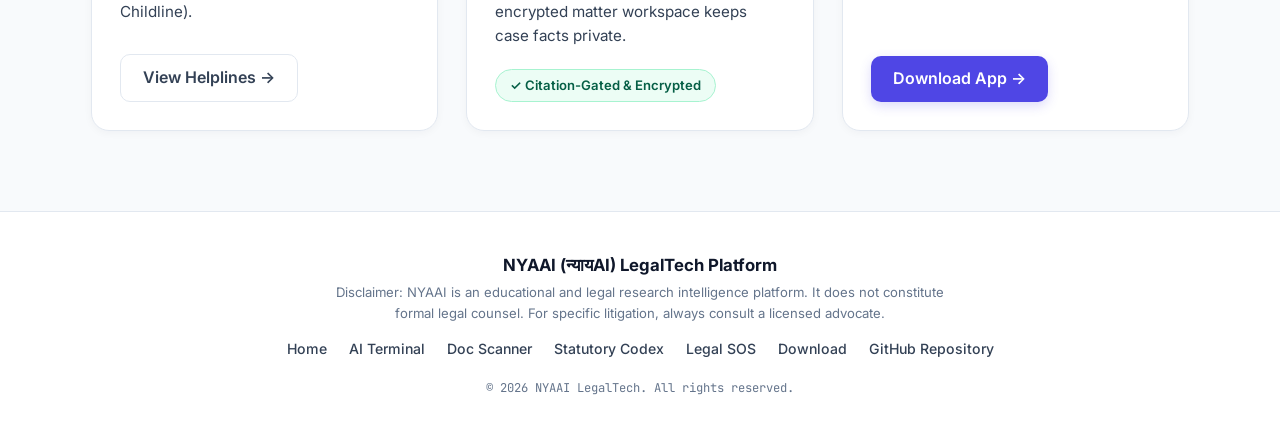
==== commit 50b94ba2: "docs: align web client and documentation with V2 architecture, hybrid retrieval, and CitationVerifie" ====
--- a/docs/index.html
+++ b/docs/index.html
@@ -60,7 +60,7 @@
     </h1>
 
     <p class="hero-subtitle">
-      Instant statutory retrieval, on-device legal OCR, and plain-language criminal code synthesis across Bharatiya Nyaya Sanhita, BNSS, BSA, and the Constitution of India.
+      Hybrid statutory retrieval (BM25 + dense semantic embeddings), deterministic CitationVerifier gating, client-side encrypted matter management, and plain-language legal synthesis across reformed Indian criminal and civil codes.
     </p>
 
     <div class="hero-buttons">
@@ -72,20 +72,20 @@
     <!-- Live Telemetry Strip -->
     <div class="metrics-row">
       <div class="metric-card">
-        <div class="metric-number">1,838+</div>
-        <div class="metric-label">Indexed Legal Sections</div>
-      </div>
-      <div class="metric-card">
-        <div class="metric-number">4 Acts</div>
-        <div class="metric-label">BNS • BNSS • BSA • COI</div>
-      </div>
-      <div class="metric-card">
-        <div class="metric-number">&lt; 100ms</div>
-        <div class="metric-label">Offline Query Speed</div>
-      </div>
-      <div class="metric-card">
-        <div class="metric-number">100%</div>
-        <div class="metric-label">On-Device Private OCR</div>
+        <div class="metric-number">1,705</div>
+        <div class="metric-label">Substantive Provisions</div>
+      </div>
+      <div class="metric-card">
+        <div class="metric-number">10+ Codes</div>
+        <div class="metric-label">BNS • BNSS • BSA • COI • Consumer</div>
+      </div>
+      <div class="metric-card">
+        <div class="metric-number">5-Stage</div>
+        <div class="metric-label">CitationVerifier Gate</div>
+      </div>
+      <div class="metric-card">
+        <div class="metric-number">AES-256</div>
+        <div class="metric-label">Client-Side Encrypted Matters</div>
       </div>
     </div>
   </header>
@@ -105,7 +105,7 @@
           <div class="showcase-icon" style="background: var(--pastel-blue-bg); color: var(--primary-blue);">⚡</div>
           <h3 style="font-size: 1.3rem; margin-bottom: 8px;">Interactive AI Terminal</h3>
           <p style="color: var(--text-secondary); font-size: 0.95rem; line-height: 1.6; margin-bottom: 20px;">
-            Ask complex legal questions and receive answers grounded directly in specific statutory sections with confidence metrics, speech synthesis read-aloud, and speech-to-text input.
+            Ask complex legal questions and receive answers synthesized by FastAPI, grounded via BM25 + dense hybrid retrieval, and strictly gated by CitationVerifier with confidence scoring.
           </p>
         </div>
         <a href="terminal.html" class="btn-primary" style="align-self: flex-start;">Open Terminal →</a>
@@ -117,7 +117,7 @@
           <div class="showcase-icon" style="background: var(--pastel-gold-bg); color: var(--primary-gold);">📄</div>
           <h3 style="font-size: 1.3rem; margin-bottom: 8px;">On-Device Document Scanner</h3>
           <p style="color: var(--text-secondary); font-size: 0.95rem; line-height: 1.6; margin-bottom: 20px;">
-            Scan paper legal notices, agreements, and FIR copies. Extract actionable legal deadlines, statutory violation clauses, and recommended steps with zero cloud leakage.
+            Scan paper legal notices, agreements, and FIR copies. Extract actionable legal deadlines, statutory violation clauses, and recommended steps using client-side OCR without unauthorized cloud storage.
           </p>
         </div>
         <a href="scanner.html" class="btn-honey" style="align-self: flex-start;">Scan Document →</a>
@@ -129,7 +129,7 @@
           <div class="showcase-icon" style="background: var(--pastel-sage-bg); color: var(--primary-emerald);">📚</div>
           <h3 style="font-size: 1.3rem; margin-bottom: 8px;">Indian Statutory Codex</h3>
           <p style="color: var(--text-secondary); font-size: 0.95rem; line-height: 1.6; margin-bottom: 20px;">
-            Searchable, structured repository of the complete new criminal laws (BNS 2023, BNSS 2023, BSA 2023) and the Constitution of India. Search sections by keywords instantly.
+            Searchable repository of 1,705 substantive statutory provisions across BNS 2023, BNSS 2023, BSA 2023, the Constitution of India, Consumer Protection, and IT Act.
           </p>
         </div>
         <a href="codex.html" class="btn-secondary" style="align-self: flex-start;">Browse Codex →</a>
@@ -151,12 +151,12 @@
       <div class="showcase-card">
         <div>
           <div class="showcase-icon" style="background: var(--pastel-purple-bg); color: var(--pastel-purple-text);">🔒</div>
-          <h3 style="font-size: 1.3rem; margin-bottom: 8px;">Zero-Knowledge Privacy</h3>
-          <p style="color: var(--text-secondary); font-size: 0.95rem; line-height: 1.6; margin-bottom: 20px;">
-            Local SQLite FTS4 preloaded knowledge base and on-device ML Kit OCR guarantee that private legal consultations, photos, and voice data never leave your device.
-          </p>
-        </div>
-        <span class="badge-pastel-sage" style="align-self: flex-start;">✓ 100% On-Device</span>
+          <h3 style="font-size: 1.3rem; margin-bottom: 8px;">Citation Verification &amp; Privacy</h3>
+          <p style="color: var(--text-secondary); font-size: 0.95rem; line-height: 1.6; margin-bottom: 20px;">
+            Deterministic CitationVerifier hard gate prevents hallucinations and flags repealed pre-2024 laws (IPC, CrPC). Client-side AES-GCM-256 encrypted matter workspace keeps case facts private, with on-device SQLite fallback when offline.
+          </p>
+        </div>
+        <span class="badge-pastel-sage" style="align-self: flex-start;">✓ Citation-Gated &amp; Encrypted</span>
       </div>
 
       <!-- Feature 6 -->
@@ -165,7 +165,7 @@
           <div class="showcase-icon" style="background: var(--pastel-blue-bg); color: var(--primary-blue);">📲</div>
           <h3 style="font-size: 1.3rem; margin-bottom: 8px;">Production Android App</h3>
           <p style="color: var(--text-secondary); font-size: 0.95rem; line-height: 1.6; margin-bottom: 20px;">
-            Signed production APK (11.47 MB) with R8 minification, verified with APK Signature Scheme v2. Download and sideload directly on any Android 7.0+ device.
+            Signed production APK (11.97 MB) with Jetpack Compose, Room DB, encrypted matter management, and offline statutory fallback. Download directly for Android 7.0+.
           </p>
         </div>
         <a href="download.html" class="btn-primary" style="align-self: flex-start;">Download APK →</a>
